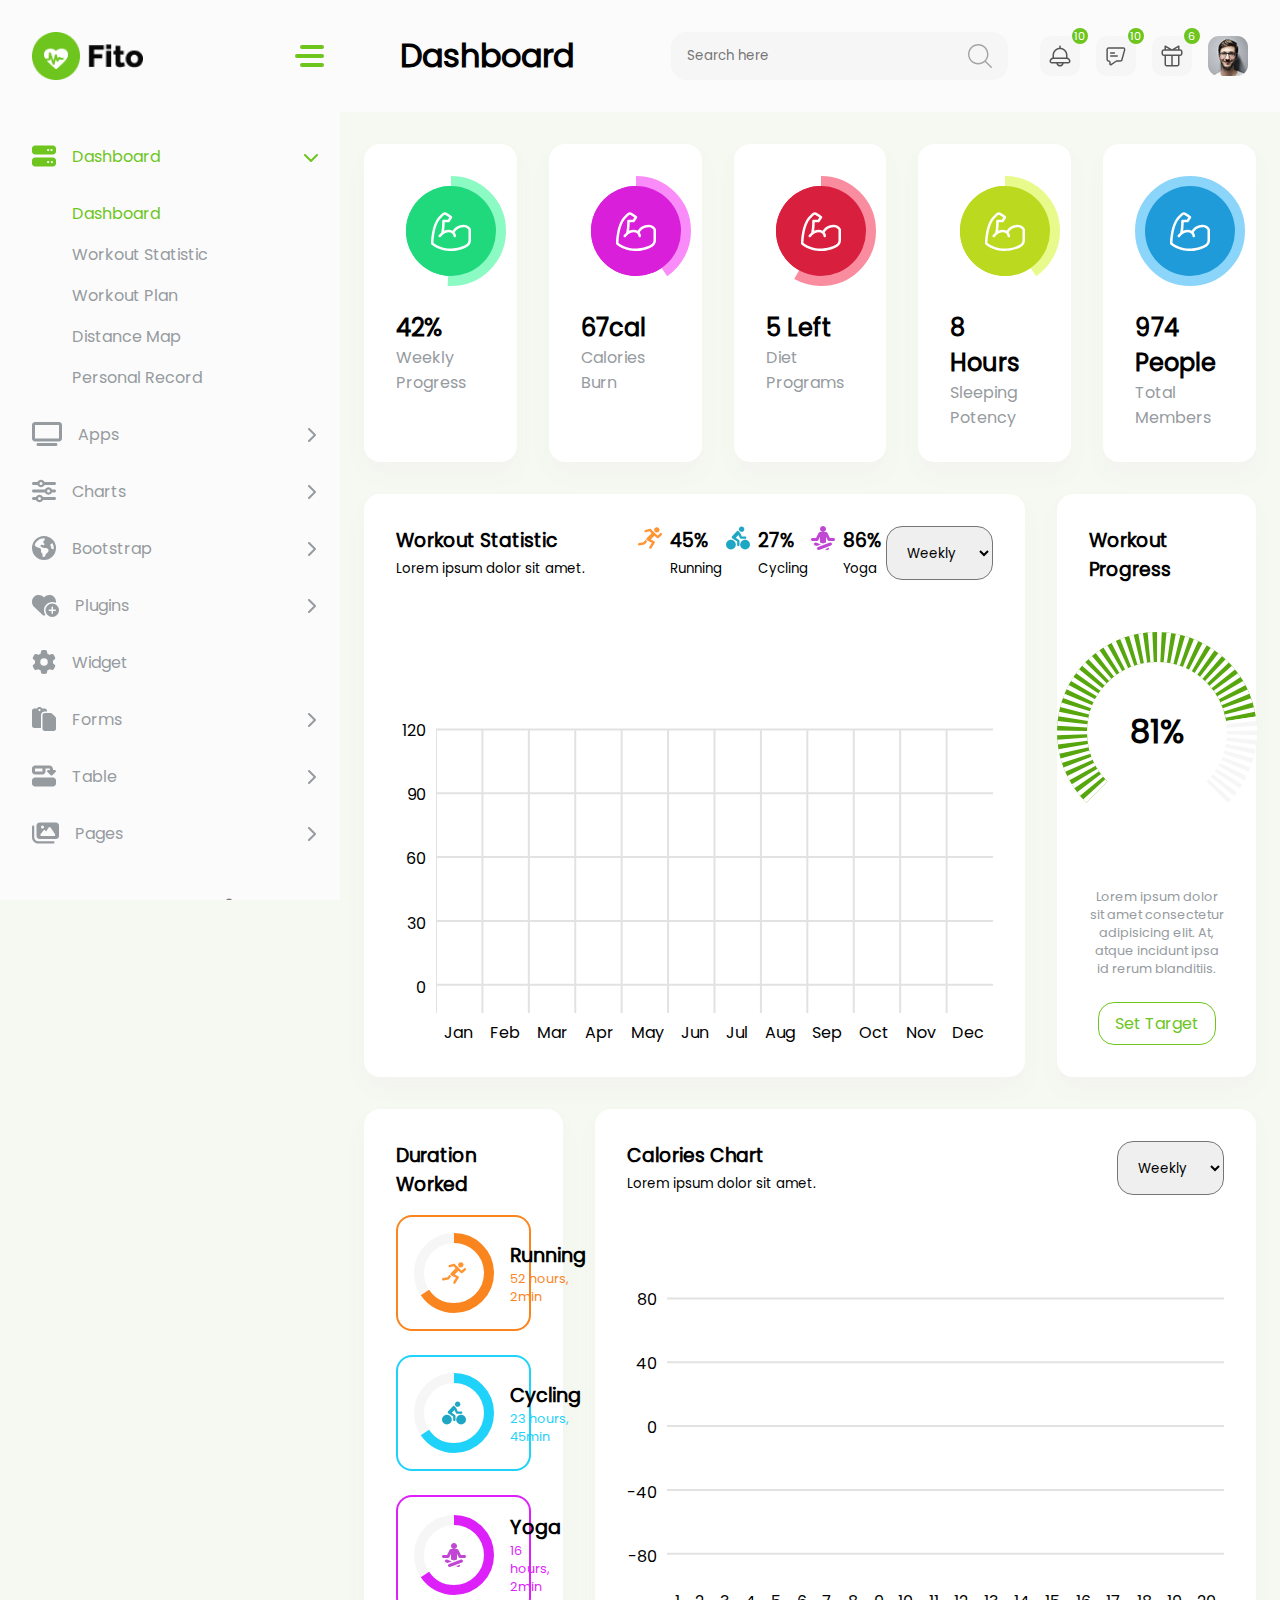
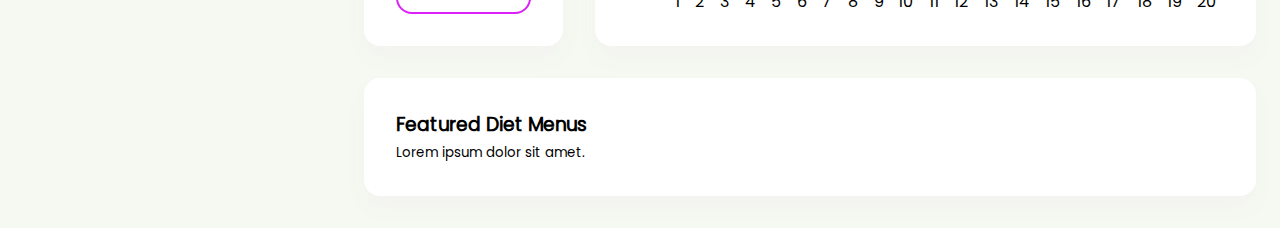
==== index.html @ cdbe14d0 "first commit" ====
<!DOCTYPE html>
<html lang="en">

<head>
    <meta charset="UTF-8">
    <meta name="viewport" content="width=device-width, initial-scale=1.0">
    <title>Dashboard</title>

    <link rel="stylesheet" href="/css/css_variables.css">
    <link rel="stylesheet" href="/css/styles.css">
    <link rel="stylesheet" href="/css/single_class_styles.css">
    <link rel="stylesheet" href="/css/side_menu.css">
    <link rel="stylesheet" href="/css/header.css">
    <link rel="stylesheet" href="/css/header_menus.css">
    <link rel="stylesheet" href="/css/chatbox.css">
    <link rel="stylesheet" href="/css/dashboard.css">
    <link rel="stylesheet" href="/css/small_card.css">
    <link rel="stylesheet" href="/css/long_card.css">
    <link rel="stylesheet" href="/css/progress_circle.css">
    <link rel="stylesheet" href="/css/grid.css">

    <link rel="stylesheet" href="https://cdnjs.cloudflare.com/ajax/libs/font-awesome/4.7.0/css/font-awesome.min.css">

    <link rel="shortcut icon" href="/images/logo.png" type="image/png">

    <script src="/js/script.js"></script>
</head>

<body>
    <div class="main">
        <div class="nav__header">
            <div class="header__logo">
                <img src="/images/logo.png" alt="">
                <img src="/images/logo-text.png" alt="">
            </div>
            <div class="nav__btn" id="nav__btn" onclick="toggleNavBtn()">
                <span class="navBtn__line"></span>
                <span class="navBtn__line"></span>
                <span class="navBtn__line"></span>
            </div>

        </div>

        <div class="side__menu scrollable__container" id="side__menu">
            <ul>
                <li class="menu__item active" id="menu__item1">
                    <button class="">
                        <div class="left">
                            <svg class="menu__itemIcon" xmlns="http://www.w3.org/2000/svg"
                                viewBox="0 0 512 512"><!--! Font Awesome Free 6.4.0 by @fontawesome - https://fontawesome.com License - https://fontawesome.com/license (Commercial License) Copyright 2023 Fonticons, Inc. -->
                                <path
                                    d="M64 32C28.7 32 0 60.7 0 96v64c0 35.3 28.7 64 64 64H448c35.3 0 64-28.7 64-64V96c0-35.3-28.7-64-64-64H64zm280 72a24 24 0 1 1 0 48 24 24 0 1 1 0-48zm48 24a24 24 0 1 1 48 0 24 24 0 1 1 -48 0zM64 288c-35.3 0-64 28.7-64 64v64c0 35.3 28.7 64 64 64H448c35.3 0 64-28.7 64-64V352c0-35.3-28.7-64-64-64H64zm280 72a24 24 0 1 1 0 48 24 24 0 1 1 0-48zm56 24a24 24 0 1 1 48 0 24 24 0 1 1 -48 0z"
                                    fill="currentColor" />
                            </svg>
                            <div class="nav__text">Dashboard</div>
                        </div>
                        <svg class="arrow__icon" xmlns="http://www.w3.org/2000/svg"
                            viewBox="0 0 320 512"><!--! Font Awesome Free 6.4.0 by @fontawesome - https://fontawesome.com License - https://fontawesome.com/license (Commercial License) Copyright 2023 Fonticons, Inc. -->
                            <path
                                d="M310.6 233.4c12.5 12.5 12.5 32.8 0 45.3l-192 192c-12.5 12.5-32.8 12.5-45.3 0s-12.5-32.8 0-45.3L242.7 256 73.4 86.6c-12.5-12.5-12.5-32.8 0-45.3s32.8-12.5 45.3 0l192 192z"
                                fill="currentColor" />
                        </svg>
                    </button>
                    <div class="sub__menu">
                        <a href="" class="active">dashboard</a>
                        <a href="" class="">Workout Statistic</a>
                        <a href="" class="">Workout plan</a>
                        <a href="" class="">distance map</a>
                        <a href="" class="">personal record</a>
                    </div>
                </li>
                <li class="menu__item">
                    <button>
                        <div class="left">
                            <svg class="menu__itemIcon" xmlns="http://www.w3.org/2000/svg" height="1em"
                                viewBox="0 0 640 512"><!--! Font Awesome Free 6.4.0 by @fontawesome - https://fontawesome.com License - https://fontawesome.com/license (Commercial License) Copyright 2023 Fonticons, Inc. -->
                                <path
                                    d="M64 64V352H576V64H64zM0 64C0 28.7 28.7 0 64 0H576c35.3 0 64 28.7 64 64V352c0 35.3-28.7 64-64 64H64c-35.3 0-64-28.7-64-64V64zM128 448H512c17.7 0 32 14.3 32 32s-14.3 32-32 32H128c-17.7 0-32-14.3-32-32s14.3-32 32-32z"
                                    fill="currentColor" />
                            </svg>
                            <div class="nav__text">Apps</div>
                        </div>
                        <svg class="arrow__icon" xmlns="http://www.w3.org/2000/svg"
                            viewBox="0 0 320 512"><!--! Font Awesome Free 6.4.0 by @fontawesome - https://fontawesome.com License - https://fontawesome.com/license (Commercial License) Copyright 2023 Fonticons, Inc. -->
                            <path
                                d="M310.6 233.4c12.5 12.5 12.5 32.8 0 45.3l-192 192c-12.5 12.5-32.8 12.5-45.3 0s-12.5-32.8 0-45.3L242.7 256 73.4 86.6c-12.5-12.5-12.5-32.8 0-45.3s32.8-12.5 45.3 0l192 192z"
                                fill="currentColor" />
                        </svg>
                    </button>
                    <div class="sub__menu">
                        <a href="" class="">dashboard</a>
                        <a href="" class="">Workout Statistic</a>
                        <a href="" class="">Workout plan</a>
                        <a href="" class="">distance map</a>
                        <a href="" class="">personal record</a>
                    </div>
                </li>
                <li class="menu__item">
                    <button>
                        <div class="left">
                            <svg class="menu__itemIcon" xmlns="http://www.w3.org/2000/svg" height="1em"
                                viewBox="0 0 512 512"><!--! Font Awesome Free 6.4.0 by @fontawesome - https://fontawesome.com License - https://fontawesome.com/license (Commercial License) Copyright 2023 Fonticons, Inc. -->
                                <path
                                    d="M0 416c0 17.7 14.3 32 32 32l54.7 0c12.3 28.3 40.5 48 73.3 48s61-19.7 73.3-48L480 448c17.7 0 32-14.3 32-32s-14.3-32-32-32l-246.7 0c-12.3-28.3-40.5-48-73.3-48s-61 19.7-73.3 48L32 384c-17.7 0-32 14.3-32 32zm128 0a32 32 0 1 1 64 0 32 32 0 1 1 -64 0zM320 256a32 32 0 1 1 64 0 32 32 0 1 1 -64 0zm32-80c-32.8 0-61 19.7-73.3 48L32 224c-17.7 0-32 14.3-32 32s14.3 32 32 32l246.7 0c12.3 28.3 40.5 48 73.3 48s61-19.7 73.3-48l54.7 0c17.7 0 32-14.3 32-32s-14.3-32-32-32l-54.7 0c-12.3-28.3-40.5-48-73.3-48zM192 128a32 32 0 1 1 0-64 32 32 0 1 1 0 64zm73.3-64C253 35.7 224.8 16 192 16s-61 19.7-73.3 48L32 64C14.3 64 0 78.3 0 96s14.3 32 32 32l86.7 0c12.3 28.3 40.5 48 73.3 48s61-19.7 73.3-48L480 128c17.7 0 32-14.3 32-32s-14.3-32-32-32L265.3 64z"
                                    fill="currentColor" />
                            </svg>
                            <div class="nav__text">Charts</div>
                        </div>
                        <svg class="arrow__icon" xmlns="http://www.w3.org/2000/svg"
                            viewBox="0 0 320 512"><!--! Font Awesome Free 6.4.0 by @fontawesome - https://fontawesome.com License - https://fontawesome.com/license (Commercial License) Copyright 2023 Fonticons, Inc. -->
                            <path
                                d="M310.6 233.4c12.5 12.5 12.5 32.8 0 45.3l-192 192c-12.5 12.5-32.8 12.5-45.3 0s-12.5-32.8 0-45.3L242.7 256 73.4 86.6c-12.5-12.5-12.5-32.8 0-45.3s32.8-12.5 45.3 0l192 192z"
                                fill="currentColor" />
                        </svg>
                    </button>
                    <div class="sub__menu">
                        <a href="" class="">dashboard</a>
                        <a href="" class="">Workout Statistic</a>
                        <a href="" class="">Workout plan</a>
                        <a href="" class="">distance map</a>
                        <a href="" class="">personal record</a>
                    </div>
                </li>
                <li class="menu__item">
                    <button>
                        <div class="left">
                            <svg class="menu__itemIcon" xmlns="http://www.w3.org/2000/svg" height="1em"
                                viewBox="0 0 512 512"><!--! Font Awesome Free 6.4.0 by @fontawesome - https://fontawesome.com License - https://fontawesome.com/license (Commercial License) Copyright 2023 Fonticons, Inc. -->
                                <path
                                    d="M57.7 193l9.4 16.4c8.3 14.5 21.9 25.2 38 29.8L163 255.7c17.2 4.9 29 20.6 29 38.5v39.9c0 11 6.2 21 16 25.9s16 14.9 16 25.9v39c0 15.6 14.9 26.9 29.9 22.6c16.1-4.6 28.6-17.5 32.7-33.8l2.8-11.2c4.2-16.9 15.2-31.4 30.3-40l8.1-4.6c15-8.5 24.2-24.5 24.2-41.7v-8.3c0-12.7-5.1-24.9-14.1-33.9l-3.9-3.9c-9-9-21.2-14.1-33.9-14.1H257c-11.1 0-22.1-2.9-31.8-8.4l-34.5-19.7c-4.3-2.5-7.6-6.5-9.2-11.2c-3.2-9.6 1.1-20 10.2-24.5l5.9-3c6.6-3.3 14.3-3.9 21.3-1.5l23.2 7.7c8.2 2.7 17.2-.4 21.9-7.5c4.7-7 4.2-16.3-1.2-22.8l-13.6-16.3c-10-12-9.9-29.5 .3-41.3l15.7-18.3c8.8-10.3 10.2-25 3.5-36.7l-2.4-4.2c-3.5-.2-6.9-.3-10.4-.3C163.1 48 84.4 108.9 57.7 193zM464 256c0-36.8-9.6-71.4-26.4-101.5L412 164.8c-15.7 6.3-23.8 23.8-18.5 39.8l16.9 50.7c3.5 10.4 12 18.3 22.6 20.9l29.1 7.3c1.2-9 1.8-18.2 1.8-27.5zM0 256a256 256 0 1 1 512 0A256 256 0 1 1 0 256z"
                                    fill="currentColor" />
                            </svg>
                            <div class="nav__text">Bootstrap</div>
                        </div>
                        <svg class="arrow__icon" xmlns="http://www.w3.org/2000/svg"
                            viewBox="0 0 320 512"><!--! Font Awesome Free 6.4.0 by @fontawesome - https://fontawesome.com License - https://fontawesome.com/license (Commercial License) Copyright 2023 Fonticons, Inc. -->
                            <path
                                d="M310.6 233.4c12.5 12.5 12.5 32.8 0 45.3l-192 192c-12.5 12.5-32.8 12.5-45.3 0s-12.5-32.8 0-45.3L242.7 256 73.4 86.6c-12.5-12.5-12.5-32.8 0-45.3s32.8-12.5 45.3 0l192 192z"
                                fill="currentColor" />
                        </svg>
                    </button>
                    <div class="sub__menu">
                        <a href="" class="">dashboard</a>
                        <a href="" class="">Workout Statistic</a>
                        <a href="" class="">Workout plan</a>
                        <a href="" class="">distance map</a>
                        <a href="" class="">personal record</a>
                    </div>
                </li>
                <li class="menu__item">
                    <button>
                        <div class="left">
                            <svg class="menu__itemIcon" xmlns="http://www.w3.org/2000/svg" height="1em"
                                viewBox="0 0 576 512"><!--! Font Awesome Free 6.4.0 by @fontawesome - https://fontawesome.com License - https://fontawesome.com/license (Commercial License) Copyright 2023 Fonticons, Inc. -->
                                <path
                                    d="M47.6 300.4L228.3 469.1c7.5 7 17.4 10.9 27.7 10.9s20.2-3.9 27.7-10.9l2.6-2.4C267.2 438.6 256 404.6 256 368c0-97.2 78.8-176 176-176c28.3 0 55 6.7 78.7 18.5c.9-6.5 1.3-13 1.3-19.6v-5.8c0-69.9-50.5-129.5-119.4-141C347 36.5 300.6 51.4 268 84L256 96 244 84c-32.6-32.6-79-47.5-124.6-39.9C50.5 55.6 0 115.2 0 185.1v5.8c0 41.5 17.2 81.2 47.6 109.5zM432 512a144 144 0 1 0 0-288 144 144 0 1 0 0 288zm16-208v48h48c8.8 0 16 7.2 16 16s-7.2 16-16 16H448v48c0 8.8-7.2 16-16 16s-16-7.2-16-16V384H368c-8.8 0-16-7.2-16-16s7.2-16 16-16h48V304c0-8.8 7.2-16 16-16s16 7.2 16 16z"
                                    fill="currentColor" />
                            </svg>
                            <div class="nav__text">Plugins</div>
                        </div>
                        <svg class="arrow__icon" xmlns="http://www.w3.org/2000/svg"
                            viewBox="0 0 320 512"><!--! Font Awesome Free 6.4.0 by @fontawesome - https://fontawesome.com License - https://fontawesome.com/license (Commercial License) Copyright 2023 Fonticons, Inc. -->
                            <path
                                d="M310.6 233.4c12.5 12.5 12.5 32.8 0 45.3l-192 192c-12.5 12.5-32.8 12.5-45.3 0s-12.5-32.8 0-45.3L242.7 256 73.4 86.6c-12.5-12.5-12.5-32.8 0-45.3s32.8-12.5 45.3 0l192 192z"
                                fill="currentColor" />
                        </svg>
                    </button>
                    <div class="sub__menu">
                        <a href="" class="">dashboard</a>
                        <a href="" class="">Workout Statistic</a>
                        <a href="" class="">Workout plan</a>
                        <a href="" class="">distance map</a>
                        <a href="" class="">personal record</a>
                    </div>
                </li>
                <li class="menu__item">
                    <button>
                        <div class="left">
                            <svg class="menu__itemIcon" xmlns="http://www.w3.org/2000/svg" height="1em"
                                viewBox="0 0 512 512"><!--! Font Awesome Free 6.4.0 by @fontawesome - https://fontawesome.com License - https://fontawesome.com/license (Commercial License) Copyright 2023 Fonticons, Inc. -->
                                <path
                                    d="M495.9 166.6c3.2 8.7 .5 18.4-6.4 24.6l-43.3 39.4c1.1 8.3 1.7 16.8 1.7 25.4s-.6 17.1-1.7 25.4l43.3 39.4c6.9 6.2 9.6 15.9 6.4 24.6c-4.4 11.9-9.7 23.3-15.8 34.3l-4.7 8.1c-6.6 11-14 21.4-22.1 31.2c-5.9 7.2-15.7 9.6-24.5 6.8l-55.7-17.7c-13.4 10.3-28.2 18.9-44 25.4l-12.5 57.1c-2 9.1-9 16.3-18.2 17.8c-13.8 2.3-28 3.5-42.5 3.5s-28.7-1.2-42.5-3.5c-9.2-1.5-16.2-8.7-18.2-17.8l-12.5-57.1c-15.8-6.5-30.6-15.1-44-25.4L83.1 425.9c-8.8 2.8-18.6 .3-24.5-6.8c-8.1-9.8-15.5-20.2-22.1-31.2l-4.7-8.1c-6.1-11-11.4-22.4-15.8-34.3c-3.2-8.7-.5-18.4 6.4-24.6l43.3-39.4C64.6 273.1 64 264.6 64 256s.6-17.1 1.7-25.4L22.4 191.2c-6.9-6.2-9.6-15.9-6.4-24.6c4.4-11.9 9.7-23.3 15.8-34.3l4.7-8.1c6.6-11 14-21.4 22.1-31.2c5.9-7.2 15.7-9.6 24.5-6.8l55.7 17.7c13.4-10.3 28.2-18.9 44-25.4l12.5-57.1c2-9.1 9-16.3 18.2-17.8C227.3 1.2 241.5 0 256 0s28.7 1.2 42.5 3.5c9.2 1.5 16.2 8.7 18.2 17.8l12.5 57.1c15.8 6.5 30.6 15.1 44 25.4l55.7-17.7c8.8-2.8 18.6-.3 24.5 6.8c8.1 9.8 15.5 20.2 22.1 31.2l4.7 8.1c6.1 11 11.4 22.4 15.8 34.3zM256 336a80 80 0 1 0 0-160 80 80 0 1 0 0 160z"
                                    fill="currentColor" />
                            </svg>
                            <div class="nav__text">Widget</div>
                        </div>
                    </button>
                </li>
                <li class="menu__item">
                    <button>
                        <div class="left">
                            <svg class="menu__itemIcon" xmlns="http://www.w3.org/2000/svg" height="1em"
                                viewBox="0 0 512 512"><!--! Font Awesome Free 6.4.0 by @fontawesome - https://fontawesome.com License - https://fontawesome.com/license (Commercial License) Copyright 2023 Fonticons, Inc. -->
                                <path
                                    d="M160 0c-23.7 0-44.4 12.9-55.4 32H48C21.5 32 0 53.5 0 80V400c0 26.5 21.5 48 48 48H192V176c0-44.2 35.8-80 80-80h48V80c0-26.5-21.5-48-48-48H215.4C204.4 12.9 183.7 0 160 0zM272 128c-26.5 0-48 21.5-48 48V448v16c0 26.5 21.5 48 48 48H464c26.5 0 48-21.5 48-48V243.9c0-12.7-5.1-24.9-14.1-33.9l-67.9-67.9c-9-9-21.2-14.1-33.9-14.1H320 272zM160 40a24 24 0 1 1 0 48 24 24 0 1 1 0-48z"
                                    fill="currentColor" />
                            </svg>
                            <div class="nav__text">Forms</div>
                        </div>
                        <svg class="arrow__icon" xmlns="http://www.w3.org/2000/svg"
                            viewBox="0 0 320 512"><!--! Font Awesome Free 6.4.0 by @fontawesome - https://fontawesome.com License - https://fontawesome.com/license (Commercial License) Copyright 2023 Fonticons, Inc. -->
                            <path
                                d="M310.6 233.4c12.5 12.5 12.5 32.8 0 45.3l-192 192c-12.5 12.5-32.8 12.5-45.3 0s-12.5-32.8 0-45.3L242.7 256 73.4 86.6c-12.5-12.5-12.5-32.8 0-45.3s32.8-12.5 45.3 0l192 192z"
                                fill="currentColor" />
                        </svg>
                    </button>
                    <div class="sub__menu">
                        <a href="" class="">dashboard</a>
                        <a href="" class="">Workout Statistic</a>
                        <a href="" class="">Workout plan</a>
                        <a href="" class="">distance map</a>
                        <a href="" class="">personal record</a>
                    </div>
                </li>
                <li class="menu__item">
                    <button>
                        <div class="left">
                            <svg class="menu__itemIcon" xmlns="http://www.w3.org/2000/svg" height="1em"
                                viewBox="0 0 512 512"><!--! Font Awesome Free 6.4.0 by @fontawesome - https://fontawesome.com License - https://fontawesome.com/license (Commercial License) Copyright 2023 Fonticons, Inc. -->
                                <path
                                    d="M512 416l0-64c0-35.3-28.7-64-64-64L64 288c-35.3 0-64 28.7-64 64l0 64c0 35.3 28.7 64 64 64l384 0c35.3 0 64-28.7 64-64zM64 160l0-64 144 0 16 0 0 64L64 160zm224 0l0-64 80 0c8.8 0 16 7.2 16 16l0 16-38.1 0c-21.4 0-32.1 25.9-17 41L399 239c9.4 9.4 24.6 9.4 33.9 0L503 169c15.1-15.1 4.4-41-17-41L448 128l0-16c0-44.2-35.8-80-80-80L224 32l-16 0L64 32C28.7 32 0 60.7 0 96l0 64c0 35.3 28.7 64 64 64l160 0c35.3 0 64-28.7 64-64z"
                                    fill="currentColor" />
                            </svg>
                            <div class="nav__text">Table</div>
                        </div>
                        <svg class="arrow__icon" xmlns="http://www.w3.org/2000/svg"
                            viewBox="0 0 320 512"><!--! Font Awesome Free 6.4.0 by @fontawesome - https://fontawesome.com License - https://fontawesome.com/license (Commercial License) Copyright 2023 Fonticons, Inc. -->
                            <path
                                d="M310.6 233.4c12.5 12.5 12.5 32.8 0 45.3l-192 192c-12.5 12.5-32.8 12.5-45.3 0s-12.5-32.8 0-45.3L242.7 256 73.4 86.6c-12.5-12.5-12.5-32.8 0-45.3s32.8-12.5 45.3 0l192 192z"
                                fill="currentColor" />
                        </svg>
                    </button>
                    <div class="sub__menu">
                        <a href="" class="">dashboard</a>
                        <a href="" class="">Workout Statistic</a>
                        <a href="" class="">Workout plan</a>
                        <a href="" class="">distance map</a>
                        <a href="" class="">personal record</a>
                    </div>
                </li>
                <li class="menu__item">
                    <button>
                        <div class="left">
                            <svg class="menu__itemIcon" xmlns="http://www.w3.org/2000/svg" height="1em"
                                viewBox="0 0 576 512"><!--! Font Awesome Free 6.4.0 by @fontawesome - https://fontawesome.com License - https://fontawesome.com/license (Commercial License) Copyright 2023 Fonticons, Inc. -->
                                <path
                                    d="M160 32c-35.3 0-64 28.7-64 64V320c0 35.3 28.7 64 64 64H512c35.3 0 64-28.7 64-64V96c0-35.3-28.7-64-64-64H160zM396 138.7l96 144c4.9 7.4 5.4 16.8 1.2 24.6S480.9 320 472 320H328 280 200c-9.2 0-17.6-5.3-21.6-13.6s-2.9-18.2 2.9-25.4l64-80c4.6-5.7 11.4-9 18.7-9s14.2 3.3 18.7 9l17.3 21.6 56-84C360.5 132 368 128 376 128s15.5 4 20 10.7zM192 128a32 32 0 1 1 64 0 32 32 0 1 1 -64 0zM48 120c0-13.3-10.7-24-24-24S0 106.7 0 120V344c0 75.1 60.9 136 136 136H456c13.3 0 24-10.7 24-24s-10.7-24-24-24H136c-48.6 0-88-39.4-88-88V120z"
                                    fill="currentColor" />
                            </svg>
                            <div class="nav__text">Pages</div>
                        </div>
                        <svg class="arrow__icon" xmlns="http://www.w3.org/2000/svg"
                            viewBox="0 0 320 512"><!--! Font Awesome Free 6.4.0 by @fontawesome - https://fontawesome.com License - https://fontawesome.com/license (Commercial License) Copyright 2023 Fonticons, Inc. -->
                            <path
                                d="M310.6 233.4c12.5 12.5 12.5 32.8 0 45.3l-192 192c-12.5 12.5-32.8 12.5-45.3 0s-12.5-32.8 0-45.3L242.7 256 73.4 86.6c-12.5-12.5-12.5-32.8 0-45.3s32.8-12.5 45.3 0l192 192z"
                                fill="currentColor" />
                        </svg>
                    </button>
                    <div class="sub__menu">
                        <a href="" class="">dashboard</a>
                        <a href="" class="">Workout Statistic</a>
                        <a href="" class="">Workout plan</a>
                        <a href="" class="">distance map</a>
                        <a href="" class="">personal record</a>
                    </div>
                </li>
            </ul>
            <script>
                document.querySelectorAll('.menu__item button').forEach((x, i) => {
                    x.addEventListener('click', () => {
                        document.querySelectorAll('.menu__item').forEach((y, j) => {
                            if (j != i) {
                                y.classList.remove('active')
                            }
                        })
                        x.parentElement.classList.toggle('active')
                    })
                })
            </script>
            <div class="side__menuOther">
                <div class="decorated__card">
                    <div class="card__title">
                        Start Plan Your Workout
                    </div>
                    <div class="card__cta">
                        <div class="cta__text">Check schedule</div>
                        <svg xmlns="http://www.w3.org/2000/svg" height="1em"
                            viewBox="0 0 256 512"><!--! Font Awesome Free 6.4.0 by @fontawesome - https://fontawesome.com License - https://fontawesome.com/license (Commercial License) Copyright 2023 Fonticons, Inc. -->
                            <path
                                d="M246.6 278.6c12.5-12.5 12.5-32.8 0-45.3l-128-128c-9.2-9.2-22.9-11.9-34.9-6.9s-19.8 16.6-19.8 29.6l0 256c0 12.9 7.8 24.6 19.8 29.6s25.7 2.2 34.9-6.9l128-128z"
                                fill="currentColor" />
                        </svg>
                    </div>
                    <img class="shape1" src="/images/shape1.png" alt="">
                    <img class="shape2" src="/images/shape2.svg" alt="">
                    <img class="gym-vector" src="/images/gym-vector.png" alt="">
                </div>
            </div>
            <div class="side__menuFooter">
                <div class="footer__text">
                    <strong>Fito Dashboard</strong><br>
                    ©All Rights Reserved<br><br>
                    by <a href="https://me.aftersite.lk">Aftersite</a>
                </div>
            </div>
        </div>  
        <script>
            function toggleNavBtn() {
                document.getElementById("nav__btn").classList.toggle("active");
                document.getElementById("side__menu").classList.toggle("active");
            }
        </script>

        <div class="chatbox" id="chatbox">
            <div class="chatbox__back" onclick="toggleChatBox()"></div>
            <div class="chatbox__front">
                <div class="chatbox__header">
                    <div class="item" onclick="selectChatBoxMenu('notes__btnBody', 3)" id="chatbox__headerBtn3">notes
                    </div>
                    <div class="item" onclick="selectChatBoxMenu('alerts__btnBody', 2)" id="chatbox__headerBtn2">alters
                    </div>
                    <div class="item active" onclick="selectChatBoxMenu('chat__btnBody', 1)" id="chatbox__headerBtn1">
                        chat</div>
                </div>
                <div class="chatbox__body active" id="chat__btnBody">
                    <div class="top">
                        <div class="chatbox__title">Chat List</div>
                        <div class="chatbox__sub">Show All</div>
                        <div class="plus__icon">
                            <div class="">
                                <svg class="" xmlns="http://www.w3.org/2000/svg" height="1em"
                                    viewBox="0 0 448 512"><!--! Font Awesome Free 6.4.0 by @fontawesome - https://fontawesome.com License - https://fontawesome.com/license (Commercial License) Copyright 2023 Fonticons, Inc. -->
                                    <path
                                        d="M256 80c0-17.7-14.3-32-32-32s-32 14.3-32 32V224H48c-17.7 0-32 14.3-32 32s14.3 32 32 32H192V432c0 17.7 14.3 32 32 32s32-14.3 32-32V288H400c17.7 0 32-14.3 32-32s-14.3-32-32-32H256V80z"
                                        fill="currentColor" />
                                </svg>
                            </div>
                        </div>
                        <div class="more__icon">
                            <div class="">
                                <svg class="" xmlns="http://www.w3.org/2000/svg" height="1em"
                                    viewBox="0 0 448 512"><!--! Font Awesome Free 6.4.0 by @fontawesome - https://fontawesome.com License - https://fontawesome.com/license (Commercial License) Copyright 2023 Fonticons, Inc. -->
                                    <path
                                        d="M8 256a56 56 0 1 1 112 0A56 56 0 1 1 8 256zm160 0a56 56 0 1 1 112 0 56 56 0 1 1 -112 0zm216-56a56 56 0 1 1 0 112 56 56 0 1 1 0-112z"
                                        fill="currentColor" />
                                </svg>
                            </div>
                        </div>
                    </div>
                    <div class="content scrollable__container">
                        <div class="group">A</div>
                        <div class="list">
                            <div class="item" style="--dot-color: green;">
                                <div class="left">
                                    <div class="item__icon">
                                        <img src="/images/1.7c3d5aa9189e7755c470.jpg" alt="">
                                    </div>
                                </div>
                                <div class="right">
                                    <div class="item__title">Archie Parke</div>
                                    <div class="item__time">Archie Parke is online</div>
                                </div>
                            </div>
                            <div class="item" style="--dot-color: green;">
                                <div class="left">
                                    <div class="item__icon">
                                        <img src="/images/1.7c3d5aa9189e7755c470.jpg" alt="">
                                    </div>
                                </div>
                                <div class="right">
                                    <div class="item__title">Archie Parke</div>
                                    <div class="item__time">Archie Parke is online</div>
                                </div>
                            </div>
                            <div class="item" style="--dot-color: red;">
                                <div class="left">
                                    <div class="item__icon">
                                        <img src="/images/1.7c3d5aa9189e7755c470.jpg" alt="">
                                    </div>
                                </div>
                                <div class="right">
                                    <div class="item__title">Archie Parke</div>
                                    <div class="item__time">Archie Parke is online</div>
                                </div>
                            </div>
                            <div class="item" style="--dot-color: red;">
                                <div class="left">
                                    <div class="item__icon">
                                        <img src="/images/1.7c3d5aa9189e7755c470.jpg" alt="">
                                    </div>
                                </div>
                                <div class="right">
                                    <div class="item__title">Archie Parke</div>
                                    <div class="item__time">Archie Parke is online</div>
                                </div>
                            </div>
                            <div class="item" style="--dot-color: green;">
                                <div class="left">
                                    <div class="item__icon">
                                        <img src="/images/1.7c3d5aa9189e7755c470.jpg" alt="">
                                    </div>
                                </div>
                                <div class="right">
                                    <div class="item__title">Archie Parke</div>
                                    <div class="item__time">Archie Parke is online</div>
                                </div>
                            </div>
                            <div class="item" style="--dot-color: red;">
                                <div class="left">
                                    <div class="item__icon">
                                        <img src="/images/1.7c3d5aa9189e7755c470.jpg" alt="">
                                    </div>
                                </div>
                                <div class="right">
                                    <div class="item__title">Archie Parke</div>
                                    <div class="item__time">Archie Parke is online</div>
                                </div>
                            </div>
                        </div>
                        <div class="group">B</div>
                        <div class="list">
                            <div class="item" style="--dot-color: green;">
                                <div class="left">
                                    <div class="item__icon">
                                        <img src="/images/1.7c3d5aa9189e7755c470.jpg" alt="">
                                    </div>
                                </div>
                                <div class="right">
                                    <div class="item__title">Bashid Parke</div>
                                    <div class="item__time">Bashid Parke is offline</div>
                                </div>
                            </div>
                            <div class="item" style="--dot-color: green;">
                                <div class="left">
                                    <div class="item__icon">
                                        <img src="/images/1.7c3d5aa9189e7755c470.jpg" alt="">
                                    </div>
                                </div>
                                <div class="right">
                                    <div class="item__title">Bashid Parke</div>
                                    <div class="item__time">Bashid Parke is offline</div>
                                </div>
                            </div>
                            <div class="item" style="--dot-color: red;">
                                <div class="left">
                                    <div class="item__icon">
                                        <img src="/images/1.7c3d5aa9189e7755c470.jpg" alt="">
                                    </div>
                                </div>
                                <div class="right">
                                    <div class="item__title">Bashid Parke</div>
                                    <div class="item__time">Bashid Parke is offline</div>
                                </div>
                            </div>
                        </div>
                        <div class="group">D</div>
                        <div class="list">
                            <div class="item" style="--dot-color: green;">
                                <div class="left">
                                    <div class="item__icon">
                                        <img src="/images/1.7c3d5aa9189e7755c470.jpg" alt="">
                                    </div>
                                </div>
                                <div class="right">
                                    <div class="item__title">Dashid Parke</div>
                                    <div class="item__time">Dashid Parke is offline</div>
                                </div>
                            </div>
                            <div class="item" style="--dot-color: green;">
                                <div class="left">
                                    <div class="item__icon">
                                        <img src="/images/1.7c3d5aa9189e7755c470.jpg" alt="">
                                    </div>
                                </div>
                                <div class="right">
                                    <div class="item__title">Dashid Parke</div>
                                    <div class="item__time">Dashid Parke is offline</div>
                                </div>
                            </div>
                            <div class="item" style="--dot-color: red;">
                                <div class="left">
                                    <div class="item__icon">
                                        <img src="/images/1.7c3d5aa9189e7755c470.jpg" alt="">
                                    </div>
                                </div>
                                <div class="right">
                                    <div class="item__title">Dashid Parke</div>
                                    <div class="item__time">Dashid Parke is offline</div>
                                </div>
                            </div>
                        </div>
                        <div class="group">E</div>
                        <div class="list">
                            <div class="item" style="--dot-color: green;">
                                <div class="left">
                                    <div class="item__icon">
                                        <img src="/images/1.7c3d5aa9189e7755c470.jpg" alt="">
                                    </div>
                                </div>
                                <div class="right">
                                    <div class="item__title">Dashid Parke</div>
                                    <div class="item__time">Dashid Parke is offline</div>
                                </div>
                            </div>
                            <div class="item" style="--dot-color: green;">
                                <div class="left">
                                    <div class="item__icon">
                                        <img src="/images/1.7c3d5aa9189e7755c470.jpg" alt="">
                                    </div>
                                </div>
                                <div class="right">
                                    <div class="item__title">Dashid Parke</div>
                                    <div class="item__time">Dashid Parke is offline</div>
                                </div>
                            </div>
                            <div class="item" style="--dot-color: red;">
                                <div class="left">
                                    <div class="item__icon">
                                        <img src="/images/1.7c3d5aa9189e7755c470.jpg" alt="">
                                    </div>
                                </div>
                                <div class="right">
                                    <div class="item__title">Dashid Parke</div>
                                    <div class="item__time">Dashid Parke is offline</div>
                                </div>
                            </div>
                        </div>
                    </div>
                </div>
                <div class="chatbox__body" id="alerts__btnBody">
                    <div class="top">
                        <div class="chatbox__title">Notifications</div>
                        <div class="chatbox__sub">Show All</div>
                        <div class="plus__icon">
                            <div class="">
                                <svg class="" xmlns="http://www.w3.org/2000/svg" height="1em"
                                    viewBox="0 0 448 512"><!--! Font Awesome Free 6.4.0 by @fontawesome - https://fontawesome.com License - https://fontawesome.com/license (Commercial License) Copyright 2023 Fonticons, Inc. -->
                                    <path
                                        d="M256 80c0-17.7-14.3-32-32-32s-32 14.3-32 32V224H48c-17.7 0-32 14.3-32 32s14.3 32 32 32H192V432c0 17.7 14.3 32 32 32s32-14.3 32-32V288H400c17.7 0 32-14.3 32-32s-14.3-32-32-32H256V80z"
                                        fill="currentColor" />
                                </svg>
                            </div>
                        </div>
                        <div class="more__icon">
                            <div class="">
                                <svg class="" xmlns="http://www.w3.org/2000/svg" height="1em"
                                    viewBox="0 0 448 512"><!--! Font Awesome Free 6.4.0 by @fontawesome - https://fontawesome.com License - https://fontawesome.com/license (Commercial License) Copyright 2023 Fonticons, Inc. -->
                                    <path
                                        d="M8 256a56 56 0 1 1 112 0A56 56 0 1 1 8 256zm160 0a56 56 0 1 1 112 0 56 56 0 1 1 -112 0zm216-56a56 56 0 1 1 0 112 56 56 0 1 1 0-112z"
                                        fill="currentColor" />
                                </svg>
                            </div>
                        </div>
                    </div>
                    <div class="content scrollable__container">
                        <div class="group">sever status</div>
                        <div class="list">
                            <div class="item" style="--dot-color: green;">
                                <div class="left">
                                    <div class="item__icon">
                                        <span>kk</span>
                                    </div>
                                </div>
                                <div class="right">
                                    <div class="item__title">Archie Parke</div>
                                    <div class="item__time">Archie Parke is online</div>
                                </div>
                            </div>
                        </div>
                        <div class="group">social</div>
                        <div class="list">
                            <div class="item" style="--dot-color: green;">
                                <div class="left">
                                    <div class="item__icon">
                                        <span>ru</span>
                                    </div>
                                </div>
                                <div class="right">
                                    <div class="item__title">Bashid Parke</div>
                                    <div class="item__time">Bashid Parke is offline</div>
                                </div>
                            </div>
                            <div class="item" style="--dot-color: green;">
                                <div class="left">
                                    <div class="item__icon">
                                        <img src="/images/1.7c3d5aa9189e7755c470.jpg" alt="">
                                    </div>
                                </div>
                                <div class="right">
                                    <div class="item__title">Bashid Parke</div>
                                    <div class="item__time">Bashid Parke is offline</div>
                                </div>
                            </div>
                            <div class="item" style="--dot-color: red;">
                                <div class="left">
                                    <div class="item__icon">
                                        <img src="/images/1.7c3d5aa9189e7755c470.jpg" alt="">
                                    </div>
                                </div>
                                <div class="right">
                                    <div class="item__title">Bashid Parke</div>
                                    <div class="item__time">Bashid Parke is offline</div>
                                </div>
                            </div>
                        </div>
                        <div class="group">sever status</div>
                        <div class="list">
                            <div class="item" style="--dot-color: green;">
                                <div class="left">
                                    <div class="item__icon">
                                        <span>mu</span>
                                    </div>
                                </div>
                                <div class="right">
                                    <div class="item__title">Dashid Parke</div>
                                    <div class="item__time">Dashid Parke is offline</div>
                                </div>
                            </div>
                            <div class="item" style="--dot-color: green;">
                                <div class="left">
                                    <div class="item__icon">
                                        <span>au</span>
                                    </div>
                                </div>
                                <div class="right">
                                    <div class="item__title">Dashid Parke</div>
                                    <div class="item__time">Dashid Parke is offline</div>
                                </div>
                            </div>
                        </div>
                    </div>
                </div>
                <div class="chatbox__body" id="notes__btnBody">
                    <div class="top">
                        <div class="chatbox__title">Nots</div>
                        <div class="chatbox__sub">Show All</div>
                        <div class="plus__icon">
                            <div class="">
                                <svg class="" xmlns="http://www.w3.org/2000/svg" height="1em"
                                    viewBox="0 0 448 512"><!--! Font Awesome Free 6.4.0 by @fontawesome - https://fontawesome.com License - https://fontawesome.com/license (Commercial License) Copyright 2023 Fonticons, Inc. -->
                                    <path
                                        d="M256 80c0-17.7-14.3-32-32-32s-32 14.3-32 32V224H48c-17.7 0-32 14.3-32 32s14.3 32 32 32H192V432c0 17.7 14.3 32 32 32s32-14.3 32-32V288H400c17.7 0 32-14.3 32-32s-14.3-32-32-32H256V80z"
                                        fill="currentColor" />
                                </svg>
                            </div>
                        </div>
                        <div class="more__icon">
                            <div class="">
                                <svg class="" xmlns="http://www.w3.org/2000/svg" height="1em"
                                    viewBox="0 0 448 512"><!--! Font Awesome Free 6.4.0 by @fontawesome - https://fontawesome.com License - https://fontawesome.com/license (Commercial License) Copyright 2023 Fonticons, Inc. -->
                                    <path
                                        d="M8 256a56 56 0 1 1 112 0A56 56 0 1 1 8 256zm160 0a56 56 0 1 1 112 0 56 56 0 1 1 -112 0zm216-56a56 56 0 1 1 0 112 56 56 0 1 1 0-112z"
                                        fill="currentColor" />
                                </svg>
                            </div>
                        </div>
                    </div>
                    <div class="content scrollable__container">
                        <div class="list">
                            <div class="item" style="--dot-color: green;">
                                <div class="left">
                                    <div class="item__icon">
                                        <img src="/images/1.7c3d5aa9189e7755c470.jpg" alt="">
                                    </div>
                                </div>
                                <div class="right">
                                    <div class="item__title">Archie Parke</div>
                                    <div class="item__time">Archie Parke is online</div>
                                </div>
                            </div>
                            <div class="item" style="--dot-color: green;">
                                <div class="left">
                                    <div class="item__icon">
                                        <img src="/images/1.7c3d5aa9189e7755c470.jpg" alt="">
                                    </div>
                                </div>
                                <div class="right">
                                    <div class="item__title">Archie Parke</div>
                                    <div class="item__time">Archie Parke is online</div>
                                </div>
                            </div>
                            <div class="item" style="--dot-color: red;">
                                <div class="left">
                                    <div class="item__icon">
                                        <img src="/images/1.7c3d5aa9189e7755c470.jpg" alt="">
                                    </div>
                                </div>
                                <div class="right">
                                    <div class="item__title">Archie Parke</div>
                                    <div class="item__time">Archie Parke is online</div>
                                </div>
                            </div>
                            <div class="item" style="--dot-color: red;">
                                <div class="left">
                                    <div class="item__icon">
                                        <img src="/images/1.7c3d5aa9189e7755c470.jpg" alt="">
                                    </div>
                                </div>
                                <div class="right">
                                    <div class="item__title">Archie Parke</div>
                                    <div class="item__time">Archie Parke is online</div>
                                </div>
                            </div>
                            <div class="item" style="--dot-color: green;">
                                <div class="left">
                                    <div class="item__icon">
                                        <img src="/images/1.7c3d5aa9189e7755c470.jpg" alt="">
                                    </div>
                                </div>
                                <div class="right">
                                    <div class="item__title">Archie Parke</div>
                                    <div class="item__time">Archie Parke is online</div>
                                </div>
                            </div>
                            <div class="item" style="--dot-color: red;">
                                <div class="left">
                                    <div class="item__icon">
                                        <img src="/images/1.7c3d5aa9189e7755c470.jpg" alt="">
                                    </div>
                                </div>
                                <div class="right">
                                    <div class="item__title">Archie Parke</div>
                                    <div class="item__time">Archie Parke is online</div>
                                </div>
                            </div>
                        </div>
                    </div>
                </div>
            </div>
        </div>
        <script>
            function toggleChatBox() {
                document.getElementById("chatbox").classList.toggle("active")
            }

            function selectChatBoxMenu(id, btnId) {
                document.querySelectorAll(".chatbox__body").forEach((x) => {
                    x.classList.remove('active');
                })
                document.querySelectorAll(".chatbox__header .item").forEach((x) => {
                    x.classList.remove("active")
                })
                document.getElementById(`chatbox__headerBtn${btnId}`).classList.add("active")

                document.getElementById(id).classList.add("active");
            }
        </script>

        <div class="body">
            <div class="body__wrapper">
                <div class="col col-md-6 col-xl-2-4">
                    <div class="card small__card">
                        <div class="progress__circle" style="--theme-color: 150;">
                            <svg class="circle" height="110" width="110">
                                <circle cx="55" cy="55" r="45" stroke-width="20" stroke="hwb(var(--theme-color) 55% 2%)"
                                    fill="hwb(var(--theme-color) 12% 10%)" stroke-dasharray="314"
                                    stroke-dashoffset="170" style="transform: rotateZ(-90deg); transform-origin: 50%;">
                                </circle>
                                <circle cx="55" cy="55" r="45" fill="hwb(var(--theme-color) 12% 10%)"></circle>
                            </svg>
                            <div class="icon">
                                <svg width="40" height="40" viewBox="0 0 40 40" fill="none"
                                    xmlns="http://www.w3.org/2000/svg">
                                    <path
                                        d="M39.9353 18.3544C39.8731 18.1666 38.3337 13.75 32.5 13.75C25.9703 13.75 22.8666 17.9659 21.795 19.8719C20.6306 19.1822 19.1838 18.75 17.5 18.75C15.7922 18.75 14.35 19.1375 13.1275 19.7072C13.5697 16.695 13.6987 13.1119 13.7353 11.25H17.5C17.9175 11.25 18.3081 11.0413 18.54 10.6934L21.04 6.94344C21.4075 6.39156 21.2806 5.64813 20.7494 5.25031C18.3166 3.42531 15.1269 1.25 13.75 1.25C11.6137 1.25 6.95688 6.24344 5.16469 9.38C0.0584378 18.3153 0 31.925 0 32.5C0 32.8797 0.172188 33.2391 0.46875 33.4759C7.56469 39.1522 15.7519 40 20 40C23.3716 40 29.9756 39.4391 36.3306 35.6834C38.5938 34.3456 40 31.8706 40 29.2244V18.75C40 18.6156 39.9781 18.4822 39.9353 18.3544ZM37.5 29.2244C37.5 30.9912 36.565 32.6419 35.0584 33.5316C29.2162 36.9844 23.1166 37.5 20 37.5C16.9178 37.5 9.15156 36.9453 2.51094 31.8981C2.58406 29.19 3.14094 17.96 7.33531 10.62C9.09187 7.54813 12.7112 4.16312 13.7722 3.76562C14.4606 3.96406 16.4566 5.23219 18.2972 6.55125L16.8309 8.75H12.5C11.8091 8.75 11.25 9.30969 11.25 10C11.25 10.0822 11.2344 17.9659 10.185 21.6878C9.46375 22.3391 8.88656 22.9872 8.43125 23.4994C8.2175 23.7403 8.02969 23.9522 7.86594 24.1166C7.3775 24.605 7.3775 25.3959 7.86594 25.8841C8.35437 26.3722 9.14531 26.3725 9.63344 25.8841C9.82625 25.6913 10.0472 25.4441 10.3 25.1603C11.6003 23.6975 13.7756 21.25 17.5 21.25C20.5884 21.25 22.5 23.1966 22.5 25C22.5 25.6903 23.0591 26.25 23.75 26.25C24.4409 26.25 25 25.6903 25 25C25 23.8181 24.5506 22.6022 23.7313 21.5581C24.1503 20.66 26.5119 16.25 32.5 16.25C35.99 16.25 37.2228 18.39 37.5 18.9922V29.2244Z"
                                        fill="white"></path>
                                </svg>
                            </div>
                        </div>
                        <div class="big__text">42%</div>
                        <div class="sub__text">Weekly Progress</div>
                    </div>
                </div>
                <div class="col col-sm-6 col-md-6 col-xl-2-4">
                    <div class="card small__card">
                        <div class="progress__circle" style="--theme-color: 300;">
                            <svg class="circle" height="110" width="110">
                                <circle cx="55" cy="55" r="45" stroke-width="20" stroke="hwb(var(--theme-color) 55% 2%)"
                                    fill="hwb(var(--theme-color) 12% 10%)" stroke-dasharray="314"
                                    stroke-dashoffset="200" style="transform: rotateZ(-90deg); transform-origin: 50%;">
                                </circle>
                                <circle cx="55" cy="55" r="45" fill="hwb(var(--theme-color) 12% 10%)"></circle>
                            </svg>
                            <div class="icon">
                                <svg width="40" height="40" viewBox="0 0 40 40" fill="none"
                                    xmlns="http://www.w3.org/2000/svg">
                                    <path
                                        d="M39.9353 18.3544C39.8731 18.1666 38.3337 13.75 32.5 13.75C25.9703 13.75 22.8666 17.9659 21.795 19.8719C20.6306 19.1822 19.1838 18.75 17.5 18.75C15.7922 18.75 14.35 19.1375 13.1275 19.7072C13.5697 16.695 13.6987 13.1119 13.7353 11.25H17.5C17.9175 11.25 18.3081 11.0413 18.54 10.6934L21.04 6.94344C21.4075 6.39156 21.2806 5.64813 20.7494 5.25031C18.3166 3.42531 15.1269 1.25 13.75 1.25C11.6137 1.25 6.95688 6.24344 5.16469 9.38C0.0584378 18.3153 0 31.925 0 32.5C0 32.8797 0.172188 33.2391 0.46875 33.4759C7.56469 39.1522 15.7519 40 20 40C23.3716 40 29.9756 39.4391 36.3306 35.6834C38.5938 34.3456 40 31.8706 40 29.2244V18.75C40 18.6156 39.9781 18.4822 39.9353 18.3544ZM37.5 29.2244C37.5 30.9912 36.565 32.6419 35.0584 33.5316C29.2162 36.9844 23.1166 37.5 20 37.5C16.9178 37.5 9.15156 36.9453 2.51094 31.8981C2.58406 29.19 3.14094 17.96 7.33531 10.62C9.09187 7.54813 12.7112 4.16312 13.7722 3.76562C14.4606 3.96406 16.4566 5.23219 18.2972 6.55125L16.8309 8.75H12.5C11.8091 8.75 11.25 9.30969 11.25 10C11.25 10.0822 11.2344 17.9659 10.185 21.6878C9.46375 22.3391 8.88656 22.9872 8.43125 23.4994C8.2175 23.7403 8.02969 23.9522 7.86594 24.1166C7.3775 24.605 7.3775 25.3959 7.86594 25.8841C8.35437 26.3722 9.14531 26.3725 9.63344 25.8841C9.82625 25.6913 10.0472 25.4441 10.3 25.1603C11.6003 23.6975 13.7756 21.25 17.5 21.25C20.5884 21.25 22.5 23.1966 22.5 25C22.5 25.6903 23.0591 26.25 23.75 26.25C24.4409 26.25 25 25.6903 25 25C25 23.8181 24.5506 22.6022 23.7313 21.5581C24.1503 20.66 26.5119 16.25 32.5 16.25C35.99 16.25 37.2228 18.39 37.5 18.9922V29.2244Z"
                                        fill="white"></path>
                                </svg>
                            </div>
                        </div>
                        <div class="big__text">67cal</div>
                        <div class="sub__text">Calories Burn</div>
                    </div>
                </div>
                <div class="col col-sm-6 col-md-4 col-xl-2-4">
                    <div class="card small__card">
                        <div class="progress__circle" style="--theme-color: 350;">
                            <svg class="circle" height="110" width="110">
                                <circle cx="55" cy="55" r="45" stroke-width="20" stroke="hwb(var(--theme-color) 55% 2%)"
                                    fill="hwb(var(--theme-color) 12% 10%)" stroke-dasharray="314"
                                    stroke-dashoffset="150" style="transform: rotateZ(-90deg); transform-origin: 50%;">
                                </circle>
                                <circle cx="55" cy="55" r="45" fill="hwb(var(--theme-color) 12% 10%)"></circle>
                            </svg>
                            <div class="icon">
                                <svg width="40" height="40" viewBox="0 0 40 40" fill="none"
                                    xmlns="http://www.w3.org/2000/svg">
                                    <path
                                        d="M39.9353 18.3544C39.8731 18.1666 38.3337 13.75 32.5 13.75C25.9703 13.75 22.8666 17.9659 21.795 19.8719C20.6306 19.1822 19.1838 18.75 17.5 18.75C15.7922 18.75 14.35 19.1375 13.1275 19.7072C13.5697 16.695 13.6987 13.1119 13.7353 11.25H17.5C17.9175 11.25 18.3081 11.0413 18.54 10.6934L21.04 6.94344C21.4075 6.39156 21.2806 5.64813 20.7494 5.25031C18.3166 3.42531 15.1269 1.25 13.75 1.25C11.6137 1.25 6.95688 6.24344 5.16469 9.38C0.0584378 18.3153 0 31.925 0 32.5C0 32.8797 0.172188 33.2391 0.46875 33.4759C7.56469 39.1522 15.7519 40 20 40C23.3716 40 29.9756 39.4391 36.3306 35.6834C38.5938 34.3456 40 31.8706 40 29.2244V18.75C40 18.6156 39.9781 18.4822 39.9353 18.3544ZM37.5 29.2244C37.5 30.9912 36.565 32.6419 35.0584 33.5316C29.2162 36.9844 23.1166 37.5 20 37.5C16.9178 37.5 9.15156 36.9453 2.51094 31.8981C2.58406 29.19 3.14094 17.96 7.33531 10.62C9.09187 7.54813 12.7112 4.16312 13.7722 3.76562C14.4606 3.96406 16.4566 5.23219 18.2972 6.55125L16.8309 8.75H12.5C11.8091 8.75 11.25 9.30969 11.25 10C11.25 10.0822 11.2344 17.9659 10.185 21.6878C9.46375 22.3391 8.88656 22.9872 8.43125 23.4994C8.2175 23.7403 8.02969 23.9522 7.86594 24.1166C7.3775 24.605 7.3775 25.3959 7.86594 25.8841C8.35437 26.3722 9.14531 26.3725 9.63344 25.8841C9.82625 25.6913 10.0472 25.4441 10.3 25.1603C11.6003 23.6975 13.7756 21.25 17.5 21.25C20.5884 21.25 22.5 23.1966 22.5 25C22.5 25.6903 23.0591 26.25 23.75 26.25C24.4409 26.25 25 25.6903 25 25C25 23.8181 24.5506 22.6022 23.7313 21.5581C24.1503 20.66 26.5119 16.25 32.5 16.25C35.99 16.25 37.2228 18.39 37.5 18.9922V29.2244Z"
                                        fill="white"></path>
                                </svg>
                            </div>
                        </div>
                        <div class="big__text">5 Left</div>
                        <div class="sub__text">Diet Programs</div>
                    </div>
                </div>
                <div class="col col-sm-6 col-md-4 col-xl-2-4">
                    <div class="card small__card">
                        <div class="progress__circle" style="--theme-color: 70;">
                            <svg class="circle" height="110" width="110">
                                <circle cx="55" cy="55" r="45" stroke-width="20" stroke="hwb(var(--theme-color) 55% 2%)"
                                    fill="hwb(var(--theme-color) 12% 10%)" stroke-dasharray="314"
                                    stroke-dashoffset="200" style="transform: rotateZ(-90deg); transform-origin: 50%;">
                                </circle>
                                <circle cx="55" cy="55" r="45" fill="hwb(var(--theme-color) 12% 10%)"></circle>
                            </svg>
                            <div class="icon">
                                <svg width="40" height="40" viewBox="0 0 40 40" fill="none"
                                    xmlns="http://www.w3.org/2000/svg">
                                    <path
                                        d="M39.9353 18.3544C39.8731 18.1666 38.3337 13.75 32.5 13.75C25.9703 13.75 22.8666 17.9659 21.795 19.8719C20.6306 19.1822 19.1838 18.75 17.5 18.75C15.7922 18.75 14.35 19.1375 13.1275 19.7072C13.5697 16.695 13.6987 13.1119 13.7353 11.25H17.5C17.9175 11.25 18.3081 11.0413 18.54 10.6934L21.04 6.94344C21.4075 6.39156 21.2806 5.64813 20.7494 5.25031C18.3166 3.42531 15.1269 1.25 13.75 1.25C11.6137 1.25 6.95688 6.24344 5.16469 9.38C0.0584378 18.3153 0 31.925 0 32.5C0 32.8797 0.172188 33.2391 0.46875 33.4759C7.56469 39.1522 15.7519 40 20 40C23.3716 40 29.9756 39.4391 36.3306 35.6834C38.5938 34.3456 40 31.8706 40 29.2244V18.75C40 18.6156 39.9781 18.4822 39.9353 18.3544ZM37.5 29.2244C37.5 30.9912 36.565 32.6419 35.0584 33.5316C29.2162 36.9844 23.1166 37.5 20 37.5C16.9178 37.5 9.15156 36.9453 2.51094 31.8981C2.58406 29.19 3.14094 17.96 7.33531 10.62C9.09187 7.54813 12.7112 4.16312 13.7722 3.76562C14.4606 3.96406 16.4566 5.23219 18.2972 6.55125L16.8309 8.75H12.5C11.8091 8.75 11.25 9.30969 11.25 10C11.25 10.0822 11.2344 17.9659 10.185 21.6878C9.46375 22.3391 8.88656 22.9872 8.43125 23.4994C8.2175 23.7403 8.02969 23.9522 7.86594 24.1166C7.3775 24.605 7.3775 25.3959 7.86594 25.8841C8.35437 26.3722 9.14531 26.3725 9.63344 25.8841C9.82625 25.6913 10.0472 25.4441 10.3 25.1603C11.6003 23.6975 13.7756 21.25 17.5 21.25C20.5884 21.25 22.5 23.1966 22.5 25C22.5 25.6903 23.0591 26.25 23.75 26.25C24.4409 26.25 25 25.6903 25 25C25 23.8181 24.5506 22.6022 23.7313 21.5581C24.1503 20.66 26.5119 16.25 32.5 16.25C35.99 16.25 37.2228 18.39 37.5 18.9922V29.2244Z"
                                        fill="white"></path>
                                </svg>
                            </div>
                        </div>
                        <div class="big__text">8 Hours</div>
                        <div class="sub__text">Sleeping Potency</div>
                    </div>
                </div>
                <div class="col col-sm-6 col-md-4 col-xl-2-4">
                    <div class="card small__card">
                        <div class="progress__circle" style="--theme-color: 200;">
                            <svg class="circle" height="110" width="110">
                                <circle cx="55" cy="55" r="45" stroke-width="20" stroke="hwb(var(--theme-color) 55% 2%)"
                                    fill="hwb(var(--theme-color) 12% 10%)" stroke-dasharray="314" stroke-dashoffset=""
                                    style="transform: rotateZ(-90deg); transform-origin: 50%;"></circle>
                                <circle cx="55" cy="55" r="45" fill="hwb(var(--theme-color) 12% 10%)"></circle>
                            </svg>
                            <div class="icon">
                                <svg width="40" height="40" viewBox="0 0 40 40" fill="none"
                                    xmlns="http://www.w3.org/2000/svg">
                                    <path
                                        d="M39.9353 18.3544C39.8731 18.1666 38.3337 13.75 32.5 13.75C25.9703 13.75 22.8666 17.9659 21.795 19.8719C20.6306 19.1822 19.1838 18.75 17.5 18.75C15.7922 18.75 14.35 19.1375 13.1275 19.7072C13.5697 16.695 13.6987 13.1119 13.7353 11.25H17.5C17.9175 11.25 18.3081 11.0413 18.54 10.6934L21.04 6.94344C21.4075 6.39156 21.2806 5.64813 20.7494 5.25031C18.3166 3.42531 15.1269 1.25 13.75 1.25C11.6137 1.25 6.95688 6.24344 5.16469 9.38C0.0584378 18.3153 0 31.925 0 32.5C0 32.8797 0.172188 33.2391 0.46875 33.4759C7.56469 39.1522 15.7519 40 20 40C23.3716 40 29.9756 39.4391 36.3306 35.6834C38.5938 34.3456 40 31.8706 40 29.2244V18.75C40 18.6156 39.9781 18.4822 39.9353 18.3544ZM37.5 29.2244C37.5 30.9912 36.565 32.6419 35.0584 33.5316C29.2162 36.9844 23.1166 37.5 20 37.5C16.9178 37.5 9.15156 36.9453 2.51094 31.8981C2.58406 29.19 3.14094 17.96 7.33531 10.62C9.09187 7.54813 12.7112 4.16312 13.7722 3.76562C14.4606 3.96406 16.4566 5.23219 18.2972 6.55125L16.8309 8.75H12.5C11.8091 8.75 11.25 9.30969 11.25 10C11.25 10.0822 11.2344 17.9659 10.185 21.6878C9.46375 22.3391 8.88656 22.9872 8.43125 23.4994C8.2175 23.7403 8.02969 23.9522 7.86594 24.1166C7.3775 24.605 7.3775 25.3959 7.86594 25.8841C8.35437 26.3722 9.14531 26.3725 9.63344 25.8841C9.82625 25.6913 10.0472 25.4441 10.3 25.1603C11.6003 23.6975 13.7756 21.25 17.5 21.25C20.5884 21.25 22.5 23.1966 22.5 25C22.5 25.6903 23.0591 26.25 23.75 26.25C24.4409 26.25 25 25.6903 25 25C25 23.8181 24.5506 22.6022 23.7313 21.5581C24.1503 20.66 26.5119 16.25 32.5 16.25C35.99 16.25 37.2228 18.39 37.5 18.9922V29.2244Z"
                                        fill="white"></path>
                                </svg>
                            </div>
                        </div>
                        <div class="big__text">974 People</div>
                        <div class="sub__text">Total Members</div>
                    </div>
                </div>
                <div class="col col-xl-9">
                    <div class="card long__card">
                        <div class="card__header">
                            <div class="left">
                                <h3>Workout Statistic</h3>
                                <small>Lorem ipsum dolor sit amet.</small>
                            </div>
                            <div class="icon__value">
                                <svg class="mr-2 mt-1" width="24" height="24" viewBox="0 0 24 24" fill="none"
                                    xmlns="http://www.w3.org/2000/svg">
                                    <g clip-path="url(#clip4)">
                                        <path
                                            d="M0.988941 17.074C0.32826 17.2006 -0.1046 17.8385 0.021967 18.4992C0.133346 19.0814 0.644678 19.4864 1.21676 19.4864C1.2927 19.4864 1.37117 19.4788 1.44712 19.4636L6.45918 18.5017C6.74522 18.446 7.00089 18.2916 7.18315 18.0638L9.33479 15.3502L8.61591 14.9832C8.08433 14.7148 7.71473 14.2288 7.58816 13.639L5.55802 16.1982L0.988941 17.074Z"
                                            fill="#FF9432" data-darkreader-inline-fill=""
                                            style="--darkreader-inline-fill: #ff993d;"></path>
                                        <path
                                            d="M18.84 6.493C20.3135 6.493 21.508 5.29848 21.508 3.82496C21.508 2.35144 20.3135 1.15692 18.84 1.15692C17.3664 1.15692 16.1719 2.35144 16.1719 3.82496C16.1719 5.29848 17.3664 6.493 18.84 6.493Z"
                                            fill="#FF9432" data-darkreader-inline-fill=""
                                            style="--darkreader-inline-fill: #ff993d;"></path>
                                        <path
                                            d="M13.0179 3.15671C12.7369 2.86813 12.4762 2.75422 12.1902 2.75422C12.0864 2.75422 11.9826 2.76941 11.8712 2.79472L7.29202 3.88067C6.65918 4.03002 6.26936 4.66539 6.4187 5.29569C6.5478 5.8374 7.02876 6.20192 7.56287 6.20192C7.65403 6.20192 7.74513 6.19179 7.83628 6.16901L11.7371 5.24507C11.9902 5.52605 13.2584 6.90057 13.4888 7.14358C11.8763 8.86996 10.2638 10.5938 8.65135 12.3202C8.62604 12.3481 8.60328 12.3759 8.58047 12.4037C8.10964 13.0036 8.25395 13.9453 8.96273 14.3022L13.9064 16.826L11.3396 20.985C10.9878 21.5571 11.165 22.3063 11.7371 22.6607C11.937 22.7848 12.1573 22.843 12.375 22.843C12.7825 22.843 13.1824 22.638 13.4128 22.2658L16.6732 16.9829C16.8529 16.6918 16.901 16.34 16.8073 16.0134C16.7137 15.6843 16.4884 15.411 16.1821 15.2565L12.8331 13.5529L16.3543 9.7863L19.0122 12.0392C19.2324 12.2265 19.5032 12.3176 19.7716 12.3176C20.0601 12.3176 20.3487 12.2113 20.574 12.0038L23.6243 9.16106C24.1002 8.71808 24.128 7.97386 23.685 7.49797C23.4521 7.24989 23.1382 7.12333 22.8243 7.12333C22.5383 7.12333 22.2497 7.22711 22.0244 7.43721L19.7412 9.56101C19.7386 9.56354 14.0178 4.1819 13.0179 3.15671Z"
                                            fill="#FF9432" data-darkreader-inline-fill=""
                                            style="--darkreader-inline-fill: #ff993d;"></path>
                                    </g>
                                    <defs>
                                        <clipPath id="clip4">
                                            <rect width="24" height="24" fill="white" data-darkreader-inline-fill=""
                                                style="--darkreader-inline-fill: #e8e6e3;"></rect>
                                        </clipPath>
                                    </defs>
                                </svg>
                                <div>
                                    <h3>45%</h3>
                                    <small>Running</small>
                                </div>
                            </div>
                            <div class="icon__value">
                                <svg class="mr-2 mt-1" width="24" height="24" viewBox="0 0 24 24" fill="none"
                                    xmlns="http://www.w3.org/2000/svg">
                                    <path
                                        d="M10.8586 5.22599L5.87121 10.5543C5.50758 11.0846 5.64394 11.8068 6.17172 12.1679L11.1945 15.6098V18.9558C11.1945 19.5921 11.6995 20.125 12.3359 20.1376C12.9874 20.1477 13.5177 19.625 13.5177 18.976V15.0013C13.5177 14.6174 13.3283 14.2588 13.0126 14.0442L9.79041 11.8346L12.5025 8.95836L13.8914 12.1225C14.0758 12.5442 14.4949 12.817 14.9546 12.817H19.1844C19.8207 12.817 20.3536 12.3119 20.3662 11.6755C20.3763 11.024 19.8536 10.4937 19.2046 10.4937H15.7172C15.2576 9.44824 14.7677 8.41288 14.3409 7.35228C14.1237 6.81693 14.0025 6.5846 13.6036 6.21592C13.5227 6.14016 12.9596 5.62501 12.4571 5.16541C11.995 4.74619 11.2828 4.77397 10.8586 5.22599Z"
                                        fill="#1EA7C5" data-darkreader-inline-fill=""
                                        style="--darkreader-inline-fill: #49c8e3;"></path>
                                    <path
                                        d="M15.6162 5.80681C17.0861 5.80681 18.2778 4.61517 18.2778 3.1452C18.2778 1.67523 17.0861 0.483582 15.6162 0.483582C14.1462 0.483582 12.9545 1.67523 12.9545 3.1452C12.9545 4.61517 14.1462 5.80681 15.6162 5.80681Z"
                                        fill="#1EA7C5" data-darkreader-inline-fill=""
                                        style="--darkreader-inline-fill: #49c8e3;"></path>
                                    <path
                                        d="M4.89899 23.5164C7.60463 23.5164 9.79798 21.3231 9.79798 18.6174C9.79798 15.9118 7.60463 13.7184 4.89899 13.7184C2.19335 13.7184 0 15.9118 0 18.6174C0 21.3231 2.19335 23.5164 4.89899 23.5164Z"
                                        fill="#1EA7C5" data-darkreader-inline-fill=""
                                        style="--darkreader-inline-fill: #49c8e3;"></path>
                                    <path
                                        d="M19.101 23.5164C21.8066 23.5164 24 21.3231 24 18.6174C24 15.9118 21.8066 13.7184 19.101 13.7184C16.3954 13.7184 14.202 15.9118 14.202 18.6174C14.202 21.3231 16.3954 23.5164 19.101 23.5164Z"
                                        fill="#1EA7C5" data-darkreader-inline-fill=""
                                        style="--darkreader-inline-fill: #49c8e3;"></path>
                                </svg>
                                <div>
                                    <h3>27%</h3>
                                    <small>Cycling</small>
                                </div>
                            </div>
                            <div class="icon__value">
                                <svg class="mr-2 mt-1" width="24" height="24" viewBox="0 0 24 24" fill="none"
                                    xmlns="http://www.w3.org/2000/svg">
                                    <g clip-path="url(#clip5)">
                                        <path
                                            d="M11.9997 5.9999C13.6566 5.9999 14.9997 4.65677 14.9997 2.99995C14.9997 1.34312 13.6566 0 11.9997 0C10.3429 0 8.9998 1.34312 8.9998 2.99995C8.9998 4.65677 10.3429 5.9999 11.9997 5.9999Z"
                                            fill="#C046D3" data-darkreader-inline-fill=""
                                            style="--darkreader-inline-fill: #c554d6;"></path>
                                        <path
                                            d="M17.8305 21.8297L14.1361 23.2153L15.9733 23.9042C16.764 24.1978 17.6171 23.791 17.9046 23.0261C18.0577 22.618 18.0124 22.1905 17.8305 21.8297Z"
                                            fill="#C046D3" data-darkreader-inline-fill=""
                                            style="--darkreader-inline-fill: #c554d6;"></path>
                                        <path
                                            d="M5.02677 16.5949C4.25263 16.3078 3.3869 16.6974 3.09543 17.473C2.80467 18.2486 3.19799 19.1128 3.97354 19.4043L5.5918 20.0111L9.86412 18.4088L5.02677 16.5949Z"
                                            fill="#C046D3" data-darkreader-inline-fill=""
                                            style="--darkreader-inline-fill: #c554d6;"></path>
                                        <path
                                            d="M20.9045 17.473C20.613 16.6974 19.7473 16.3078 18.9732 16.5949L6.97345 21.0948C6.19781 21.3863 5.80453 22.2505 6.0953 23.0262C6.38278 23.7908 7.23572 24.198 8.02664 23.9043L20.0264 19.4044C20.8021 19.1129 21.1953 18.2487 20.9045 17.473Z"
                                            fill="#C046D3" data-darkreader-inline-fill=""
                                            style="--darkreader-inline-fill: #c554d6;"></path>
                                        <path
                                            d="M22.4998 11.9998H18.9271L16.3417 6.82899C16.073 6.29213 15.5265 5.98627 14.9632 5.99991L11.9997 5.9999L9.03663 5.99991C8.47343 5.98627 7.92757 6.29217 7.65828 6.82899L5.07289 11.9998H1.50022C0.671898 11.9998 0.000274658 12.6714 0.000274658 13.4997C0.000274658 14.328 0.671898 14.9997 1.50022 14.9997H6.00012C6.56848 14.9997 7.08776 14.6789 7.34187 14.1706L9.00002 10.8543V16.483L11.9999 17.6079L14.9999 16.4827V10.8543L16.6581 14.1706C16.9122 14.6789 17.4315 14.9997 17.9998 14.9997H22.4997C23.328 14.9997 23.9997 14.328 23.9997 13.4997C23.9997 12.6714 23.3281 11.9998 22.4998 11.9998Z"
                                            fill="#C046D3" data-darkreader-inline-fill=""
                                            style="--darkreader-inline-fill: #c554d6;"></path>
                                    </g>
                                    <defs>
                                        <clipPath id="clip5">
                                            <rect width="24" height="24" fill="white" data-darkreader-inline-fill=""
                                                style="--darkreader-inline-fill: #e8e6e3;"></rect>
                                        </clipPath>
                                    </defs>
                                </svg>
                                <div>
                                    <h3>86%</h3>
                                    <small>Yoga</small>
                                </div>
                            </div>
                            <select name="period" id="">
                                <option value="" selected>Weekly</option>
                                <option value="">Monthly</option>
                                <option value="">Yearly</option>
                                <option value="">Daily</option>
                            </select>
                        </div>
                        <div class="chart">
                            <div class="vertical__f">
                                <span>120</span>
                                <span>90</span>
                                <span>60</span>
                                <span>30</span>
                                <span>0</span>
                            </div>
                            <div class="chart__box" style="--no-c: 12;" id="chart__box">
                                <svg id="chart" height="315px" width="100%">
                                    <g id="table_lines_group" style="transform: translateY(calc(100% / 10));"></g>
                                </svg>
                                <script>
                                    let chart_box = document.getElementById('chart__box');
                                    let width = chart_box.offsetWidth;
                                    let height = chart_box.offsetHeight;
                                    let svg = document.getElementById('chart');
                                    let no_c_h = 12;
                                    let no_c_v = 5;
                                    let line_gap = width / no_c_h;
                                    let line_gap_v = height / no_c_v;
                                    let table_lines_group = document.getElementById('table_lines_group');
                                    
                                    createVLines(no_c_h, table_lines_group, height, line_gap)
                                    createHLines(no_c_v, table_lines_group, width, line_gap_v)



                                </script>
                            </div>
                            <div class="horizontal__f">
                                <div>
                                    <span>Jan</span>
                                    <span>Feb</span>
                                    <span>Mar</span>
                                    <span>Apr</span>
                                    <span>May</span>
                                    <span>Jun</span>
                                    <span>Jul</span>
                                    <span>Aug</span>
                                    <span>Sep</span>
                                    <span>Oct</span>
                                    <span>Nov</span>
                                    <span>Dec</span>
                                </div>

                            </div>
                        </div>
                    </div>
                </div>
                <div class="col col-md-6 col-xl-3">
                    <div class="card card__style3">
                        <h3>Workout Progress</h3>
                        <div class="card__body">
                            <div class="progress">
                                <div class="progress__circle2" style="--theme-color: 91;">
                                    <svg class="circle" height="200" width="200">
                                        <circle cx="100" cy="100" r="85" stroke-width="30" stroke="var(--color-grey)"
                                            fill="transparent" stroke-dasharray="400, 400"
                                            style="transform: rotateZ(135deg); transform-origin: 50%;">
                                        </circle>
                                        <circle cx="100" cy="100" r="85" stroke-width="30"
                                            stroke="hwb(var(--theme-color) 5% 35%)" fill="transparent"
                                            stroke-dasharray="400" stroke-dashoffset="80"
                                            style="transform: rotateZ(135deg); transform-origin: 50%;">
                                        </circle>
                                        <circle cx="100" cy="100" r="85" stroke-width="30" stroke="#fff"
                                            fill="transparent" stroke-dasharray="4, 4" stroke-dashoffset="80"
                                            style="transform: rotateZ(135deg); transform-origin: 50%;">
                                        </circle>
                                    </svg>
                                    <div class="icon">
                                        81%
                                    </div>
                                </div>
                            </div>
                            <div class="card__des">Lorem ipsum dolor sit amet consectetur adipisicing elit. At, atque
                                incidunt ipsa id rerum blanditiis.</div>
                            <div class="btn btn__outline">Set Target</div>
                        </div>
                    </div>
                </div>
                <div class="col col-md-6 col-xl-3">
                    <div class="card card__style3">
                        <h3>Duration Worked</h3>
                        <div class="card__body">
                            <div class="small__progressCard"
                                style="--card-color: 28; border: solid 2px hwb(var(--card-color) 12% 2%);">
                                <div class="progress__circle2" style="--theme-color: var(--card-color);">
                                    <svg class="circle" height="80" width="80">
                                        <circle cx="40" cy="40" r="35" stroke-width="10" stroke="var(--color-grey)"
                                            fill="transparent"
                                            style="transform: rotateZ(-90deg); transform-origin: 50%;">
                                        </circle>
                                        <circle cx="40" cy="40" r="35" stroke-width="10"
                                            stroke="hwb(var(--theme-color) 12% 2%)" fill="transparent"
                                            stroke-dasharray="314" stroke-dashoffset="170"
                                            style="transform: rotateZ(-90deg); transform-origin: 50%;">
                                        </circle>

                                    </svg>
                                    <div class="icon">
                                        <svg width="24" height="24" viewBox="0 0 24 24" fill="none"
                                            xmlns="http://www.w3.org/2000/svg">
                                            <g clip-path="url(#clip6)">
                                                <path
                                                    d="M0.988926 17.074C0.328245 17.2006 -0.104616 17.8385 0.0219518 18.4992C0.133331 19.0814 0.644663 19.4864 1.21675 19.4864C1.29269 19.4864 1.37116 19.4788 1.4471 19.4636L6.45917 18.5017C6.74521 18.446 7.00087 18.2916 7.18313 18.0638L9.33478 15.3502L8.6159 14.9832C8.08432 14.7148 7.71471 14.2288 7.58815 13.639L5.55801 16.1982L0.988926 17.074Z"
                                                    fill="#FF9432" data-darkreader-inline-fill=""
                                                    style="--darkreader-inline-fill: hwb(28 24% 0%);"></path>
                                                <path
                                                    d="M18.84 6.493C20.3135 6.493 21.508 5.29848 21.508 3.82496C21.508 2.35144 20.3135 1.15692 18.84 1.15692C17.3664 1.15692 16.1719 2.35144 16.1719 3.82496C16.1719 5.29848 17.3664 6.493 18.84 6.493Z"
                                                    fill="#FF9432" data-darkreader-inline-fill=""
                                                    style="--darkreader-inline-fill: #ff993d;"></path>
                                                <path
                                                    d="M13.0179 3.15671C12.7369 2.86813 12.4762 2.75422 12.1902 2.75422C12.0863 2.75422 11.9826 2.76941 11.8712 2.79472L7.292 3.88067C6.65917 4.03002 6.26934 4.66539 6.41869 5.29569C6.54779 5.8374 7.02874 6.20192 7.56286 6.20192C7.65401 6.20192 7.74511 6.19179 7.83627 6.16901L11.7371 5.24507C11.9902 5.52605 13.2584 6.90057 13.4888 7.14358C11.8763 8.86996 10.2638 10.5938 8.65134 12.3202C8.62602 12.3481 8.60326 12.3759 8.58046 12.4037C8.10963 13.0036 8.25394 13.9453 8.96272 14.3022L13.9064 16.826L11.3396 20.985C10.9878 21.5571 11.165 22.3063 11.737 22.6607C11.937 22.7848 12.1572 22.843 12.3749 22.843C12.7825 22.843 13.1824 22.638 13.4128 22.2658L16.6732 16.9829C16.8529 16.6918 16.901 16.34 16.8073 16.0134C16.7137 15.6843 16.4884 15.411 16.1821 15.2565L12.8331 13.5529L16.3542 9.7863L19.0122 12.0392C19.2324 12.2265 19.5032 12.3176 19.7716 12.3176C20.0601 12.3176 20.3487 12.2113 20.574 12.0038L23.6242 9.16106C24.1002 8.71808 24.128 7.97386 23.685 7.49797C23.4521 7.24989 23.1382 7.12333 22.8243 7.12333C22.5383 7.12333 22.2497 7.22711 22.0244 7.43721L19.7412 9.56101C19.7386 9.56354 14.0178 4.1819 13.0179 3.15671Z"
                                                    fill="#FF9432" data-darkreader-inline-fill=""
                                                    style="--darkreader-inline-fill: #ff993d;"></path>
                                            </g>
                                            <defs>
                                                <clipPath id="clip6">
                                                    <rect width="24" height="24"></rect>
                                                </clipPath>
                                            </defs>
                                        </svg>
                                    </div>
                                </div>
                                <div>
                                    <div class="progress__title">Running</div>
                                    <div class="time">52 hours, 2min</div>
                                </div>
                            </div>
                            <div class="small__progressCard"
                                style="--card-color: 191; border: solid 2px hwb(var(--card-color) 12% 2%);">
                                <div class="progress__circle2" style="--theme-color: var(--card-color);">
                                    <svg class="circle" height="80" width="80">
                                        <circle cx="40" cy="40" r="35" stroke-width="10" stroke="var(--color-grey)"
                                            fill="transparent"
                                            style="transform: rotateZ(-90deg); transform-origin: 50%;">
                                        </circle>
                                        <circle cx="40" cy="40" r="35" stroke-width="10"
                                            stroke="hwb(var(--theme-color) 12% 2%)" fill="transparent"
                                            stroke-dasharray="314" stroke-dashoffset="170"
                                            style="transform: rotateZ(-90deg); transform-origin: 50%;">
                                        </circle>

                                    </svg>
                                    <div class="icon">
                                        <svg width="24" height="24" viewBox="0 0 24 24" fill="none"
                                            xmlns="http://www.w3.org/2000/svg">
                                            <path
                                                d="M10.8586 5.22596L5.87121 10.5542C5.50758 11.0845 5.64394 11.8068 6.17172 12.1679L11.1945 15.6098V18.9558C11.1945 19.5921 11.6995 20.125 12.3359 20.1376C12.9874 20.1477 13.5177 19.6249 13.5177 18.976V15.0012C13.5177 14.6174 13.3283 14.2588 13.0126 14.0442L9.79041 11.8346L12.5025 8.95833L13.8914 12.1225C14.0758 12.5442 14.4949 12.8169 14.9546 12.8169H19.1844C19.8207 12.8169 20.3536 12.3119 20.3662 11.6755C20.3763 11.024 19.8536 10.4937 19.2046 10.4937H15.7172C15.2576 9.44821 14.7677 8.41285 14.3409 7.35225C14.1237 6.81689 14.0025 6.58457 13.6036 6.21588C13.5227 6.14013 12.9596 5.62498 12.4571 5.16538C11.995 4.74616 11.2828 4.77394 10.8586 5.22596Z"
                                                fill="#1EA7C5" data-darkreader-inline-fill=""
                                                style="--darkreader-inline-fill: #49c8e3;"></path>
                                            <path
                                                d="M15.6162 5.80678C17.0861 5.80678 18.2778 4.61514 18.2778 3.14517C18.2778 1.6752 17.0861 0.483551 15.6162 0.483551C14.1462 0.483551 12.9545 1.6752 12.9545 3.14517C12.9545 4.61514 14.1462 5.80678 15.6162 5.80678Z"
                                                fill="#1EA7C5" data-darkreader-inline-fill=""
                                                style="--darkreader-inline-fill: #49c8e3;"></path>
                                            <path
                                                d="M4.89899 23.5164C7.60463 23.5164 9.79798 21.323 9.79798 18.6174C9.79798 15.9117 7.60463 13.7184 4.89899 13.7184C2.19335 13.7184 0 15.9117 0 18.6174C0 21.323 2.19335 23.5164 4.89899 23.5164Z"
                                                fill="#1EA7C5" data-darkreader-inline-fill=""
                                                style="--darkreader-inline-fill: hwb(191 29% 11%);"></path>
                                            <path
                                                d="M19.101 23.5164C21.8066 23.5164 24 21.323 24 18.6174C24 15.9117 21.8066 13.7184 19.101 13.7184C16.3954 13.7184 14.202 15.9117 14.202 18.6174C14.202 21.323 16.3954 23.5164 19.101 23.5164Z"
                                                fill="#1EA7C5" data-darkreader-inline-fill=""
                                                style="--darkreader-inline-fill: #49c8e3;"></path>
                                        </svg>
                                    </div>
                                </div>
                                <div>
                                    <div class="progress__title">Cycling</div>
                                    <div class="time">23 hours, 45min</div>
                                </div>
                            </div>
                            <div class="small__progressCard"
                                style="--card-color: 292; border: solid 2px hwb(var(--card-color) 12% 2%);">
                                <div class="progress__circle2" style="--theme-color: var(--card-color);">
                                    <svg class="circle" height="80" width="80">
                                        <circle cx="40" cy="40" r="35" stroke-width="10" stroke="var(--color-grey)"
                                            fill="transparent"
                                            style="transform: rotateZ(-90deg); transform-origin: 50%;">
                                        </circle>
                                        <circle cx="40" cy="40" r="35" stroke-width="10"
                                            stroke="hwb(var(--theme-color) 12% 2%)" fill="transparent"
                                            stroke-dasharray="314" stroke-dashoffset="170"
                                            style="transform: rotateZ(-90deg); transform-origin: 50%;">
                                        </circle>

                                    </svg>
                                    <div class="icon">
                                        <svg width="24" height="24" viewBox="0 0 24 24" fill="none"
                                            xmlns="http://www.w3.org/2000/svg">
                                            <g clip-path="url(#clip7)">
                                                <path
                                                    d="M11.9997 5.9999C13.6566 5.9999 14.9997 4.65677 14.9997 2.99995C14.9997 1.34312 13.6566 0 11.9997 0C10.3429 0 8.9998 1.34312 8.9998 2.99995C8.9998 4.65677 10.3429 5.9999 11.9997 5.9999Z"
                                                    fill="#C046D3" data-darkreader-inline-fill=""
                                                    style="--darkreader-inline-fill: #c554d6;"></path>
                                                <path
                                                    d="M17.8305 21.8297L14.1361 23.2153L15.9733 23.9042C16.764 24.1978 17.6171 23.791 17.9046 23.0261C18.0577 22.618 18.0124 22.1905 17.8305 21.8297Z"
                                                    fill="#C046D3" data-darkreader-inline-fill=""
                                                    style="--darkreader-inline-fill: #c554d6;"></path>
                                                <path
                                                    d="M5.02677 16.5949C4.25263 16.3078 3.3869 16.6974 3.09543 17.473C2.80467 18.2486 3.19799 19.1128 3.97354 19.4043L5.5918 20.0111L9.86412 18.4088L5.02677 16.5949Z"
                                                    fill="#C046D3" data-darkreader-inline-fill=""
                                                    style="--darkreader-inline-fill: hwb(292 33% 16%);"></path>
                                                <path
                                                    d="M20.9045 17.473C20.613 16.6974 19.7473 16.3078 18.9732 16.5949L6.97345 21.0948C6.19781 21.3863 5.80453 22.2505 6.0953 23.0262C6.38278 23.7908 7.23572 24.198 8.02664 23.9043L20.0264 19.4044C20.8021 19.1129 21.1953 18.2487 20.9045 17.473Z"
                                                    fill="#C046D3" data-darkreader-inline-fill=""
                                                    style="--darkreader-inline-fill: #c554d6;"></path>
                                                <path
                                                    d="M22.4998 11.9998H18.9271L16.3417 6.82899C16.073 6.29213 15.5265 5.98627 14.9632 5.99991L11.9997 5.9999L9.03663 5.99991C8.47343 5.98627 7.92757 6.29217 7.65828 6.82899L5.07289 11.9998H1.50022C0.671898 11.9998 0.000274658 12.6714 0.000274658 13.4997C0.000274658 14.328 0.671898 14.9997 1.50022 14.9997H6.00012C6.56848 14.9997 7.08776 14.6789 7.34187 14.1706L9.00002 10.8543V16.483L11.9999 17.6079L14.9999 16.4827V10.8543L16.6581 14.1706C16.9122 14.6789 17.4315 14.9997 17.9998 14.9997H22.4997C23.328 14.9997 23.9997 14.328 23.9997 13.4997C23.9997 12.6714 23.3281 11.9998 22.4998 11.9998Z"
                                                    fill="#C046D3" data-darkreader-inline-fill=""
                                                    style="--darkreader-inline-fill: #c554d6;"></path>
                                            </g>
                                            <defs>
                                                <clipPath id="clip7">
                                                    <rect width="24" height="24" fill="white"
                                                        data-darkreader-inline-fill=""
                                                        style="--darkreader-inline-fill: #e8e6e3;"></rect>
                                                </clipPath>
                                            </defs>
                                        </svg>
                                    </div>
                                </div>
                                <div>
                                    <div class="progress__title">Yoga</div>
                                    <div class="time">16 hours, 2min</div>
                                </div>
                            </div>
                        </div>
                    </div>
                </div>
                <div class="col col-xl-9">
                    <div class="card long__card">
                        <div class="card__header">
                            <div class="left">
                                <h3>Calories Chart</h3>
                                <small>Lorem ipsum dolor sit amet.</small>
                            </div>
                            <select name="period" id="">
                                <option value="" selected>Weekly</option>
                                <option value="">Monthly</option>
                                <option value="">Yearly</option>
                                <option value="">Daily</option>
                            </select>
                        </div>
                        <div class="chart">
                            <div class="vertical__f">
                                <span>80</span>
                                <span>40</span>
                                <span>0</span>
                                <span>-40</span>
                                <span>-80</span>
                            </div>
                            <div class="chart__box" style="--no-c: 12;" id="chart__box2">
                                <svg id="chart2" height="315px" width="100%">
                                    <g class="table_lines_group" style="transform: translateY(calc(100% / 10));"></g>
                                </svg>
                                <script>
                                    chart_box = document.getElementById('chart__box2');
                                    width = chart_box.offsetWidth;
                                    height = chart_box.offsetHeight;
                                    svg = document.getElementById('chart2');
                                    no_c_h = 20;
                                    no_c_v = 5;
                                    line_gap = width / no_c_h;
                                    line_gap_v = height / no_c_v;
                                    table_lines_group = document.querySelector('#chart2 .table_lines_group');

                                    createHLines(no_c_v, table_lines_group, width, line_gap_v);



                                </script>
                            </div>
                            <div class="horizontal__f" id="chart2_horizontal_f">
                                <div></div>
                            </div>
                            <script>
                                var h = document.querySelector('#chart2_horizontal_f div');

                                for (let i = 1; i <= 20; i++) {
                                    n = document.createElement('span');
                                    n.innerHTML = i;
                                    h.appendChild(n);
                                }
                            </script>
                        </div>
                    </div>
                </div>
                <div class="col">
                    <div class="card long__card">
                        <div class="card__header">
                            <div class="left">
                                <h3>Featured Diet Menus</h3>
                                <small>Lorem ipsum dolor sit amet.</small>
                            </div>
                        </div>
                    </div>
                </div>

            </div>
        </div>

        <div class="header">
            <div class="header__title">Dashboard</div>
            <div class="header__controls">
                <div class="header__search">
                    <input type="search" name="search" id="" placeholder="Search here">
                    <div class="icon__btn">
                        <svg width="20" height="20" viewBox="0 0 24 24" fill="none" xmlns="http://www.w3.org/2000/svg">
                            <path
                                d="M23.7871 22.7761L17.9548 16.9437C19.5193 15.145 20.4665 12.7982 20.4665 10.2333C20.4665 4.58714 15.8741 0 10.2333 0C4.58714 0 0 4.59246 0 10.2333C0 15.8741 4.59246 20.4665 10.2333 20.4665C12.7982 20.4665 15.145 19.5193 16.9437 17.9548L22.7761 23.7871C22.9144 23.9255 23.1007 24 23.2816 24C23.4625 24 23.6488 23.9308 23.7871 23.7871C24.0639 23.5104 24.0639 23.0528 23.7871 22.7761ZM1.43149 10.2333C1.43149 5.38004 5.38004 1.43681 10.2279 1.43681C15.0812 1.43681 19.0244 5.38537 19.0244 10.2333C19.0244 15.0812 15.0812 19.035 10.2279 19.035C5.38004 19.035 1.43149 15.0865 1.43149 10.2333Z"
                                fill="#A4A4A4"></path>
                        </svg>
                    </div>
                </div>
                <div class="header__btns">
                    <div class="icon__btn" id="header__floatingCard1"
                        onclick="toggleHeaderFloatingCard('header__floatingCard1')">
                        <div class="notification__no">10</div>
                        <svg width="28" height="28" viewBox="0 0 28 28" fill="none" xmlns="http://www.w3.org/2000/svg">
                            <path
                                d="M22.75 15.8385V13.0463C22.7471 10.8855 21.9385 8.80353 20.4821 7.20735C19.0258 5.61116 17.0264 4.61555 14.875 4.41516V2.625C14.875 2.39294 14.7828 2.17038 14.6187 2.00628C14.4546 1.84219 14.2321 1.75 14 1.75C13.7679 1.75 13.5454 1.84219 13.3813 2.00628C13.2172 2.17038 13.125 2.39294 13.125 2.625V4.41534C10.9736 4.61572 8.97429 5.61131 7.51794 7.20746C6.06159 8.80361 5.25291 10.8855 5.25 13.0463V15.8383C4.26257 16.0412 3.37529 16.5784 2.73774 17.3593C2.10019 18.1401 1.75134 19.1169 1.75 20.125C1.75076 20.821 2.02757 21.4882 2.51969 21.9803C3.01181 22.4724 3.67904 22.7492 4.375 22.75H9.71346C9.91521 23.738 10.452 24.6259 11.2331 25.2636C12.0142 25.9013 12.9916 26.2497 14 26.2497C15.0084 26.2497 15.9858 25.9013 16.7669 25.2636C17.548 24.6259 18.0848 23.738 18.2865 22.75H23.625C24.321 22.7492 24.9882 22.4724 25.4803 21.9803C25.9724 21.4882 26.2492 20.821 26.25 20.125C26.2486 19.117 25.8998 18.1402 25.2622 17.3594C24.6247 16.5786 23.7374 16.0414 22.75 15.8385ZM7 13.0463C7.00232 11.2113 7.73226 9.45223 9.02974 8.15474C10.3272 6.85726 12.0863 6.12732 13.9212 6.125H14.0788C15.9137 6.12732 17.6728 6.85726 18.9703 8.15474C20.2677 9.45223 20.9977 11.2113 21 13.0463V15.75H7V13.0463ZM14 24.5C13.4589 24.4983 12.9316 24.3292 12.4905 24.0159C12.0493 23.7026 11.716 23.2604 11.5363 22.75H16.4637C16.284 23.2604 15.9507 23.7026 15.5095 24.0159C15.0684 24.3292 14.5411 24.4983 14 24.5ZM23.625 21H4.375C4.14298 20.9999 3.9205 20.9076 3.75644 20.7436C3.59237 20.5795 3.50014 20.357 3.5 20.125C3.50076 19.429 3.77757 18.7618 4.26969 18.2697C4.76181 17.7776 5.42904 17.5008 6.125 17.5H21.875C22.571 17.5008 23.2382 17.7776 23.7303 18.2697C24.2224 18.7618 24.4992 19.429 24.5 20.125C24.4999 20.357 24.4076 20.5795 24.2436 20.7436C24.0795 20.9076 23.857 20.9999 23.625 21Z"
                                fill="#555555"></path>
                        </svg>
                        <div class="header__floatingCard" style="right: auto;">
                            <div class="notifications scrollable__container">
                                <div class="item">
                                    <div class="left">
                                        <div class="item__icon">
                                            <img src="/images/1.7c3d5aa9189e7755c470.jpg" alt="">
                                        </div>
                                    </div>
                                    <div class="right">
                                        <div class="item__title">Dr sultads Send you Photo</div>
                                        <div class="item__time">29 July 2023 - 02:26 PM</div>
                                    </div>
                                </div>
                                <div class="item" style="--icon-color: 189;">
                                    <div class="left">
                                        <div class="item__icon">
                                            <span>kg</span>
                                        </div>
                                    </div>
                                    <div class="right">
                                        <div class="item__title">Resport created successfully</div>
                                        <div class="item__time">29 July 2023 - 02:26 PM</div>
                                    </div>
                                </div>
                                <div class="item" style="--icon-color: 150;">
                                    <div class="left">
                                        <div class="item__icon">
                                            <i class="fa fa-home"></i>
                                        </div>
                                    </div>
                                    <div class="right">
                                        <div class="item__title">Reminder : Treatment Time!</div>
                                        <div class="item__time">29 July 2023 - 02:26 PM</div>
                                    </div>
                                </div>
                                <div class="item">
                                    <div class="left">
                                        <div class="item__icon">
                                            <img src="/images/1.7c3d5aa9189e7755c470.jpg" alt="">
                                        </div>
                                    </div>
                                    <div class="right">
                                        <div class="item__title">Dr sultads Send you Photo</div>
                                        <div class="item__time">29 July 2023 - 02:26 PM</div>
                                    </div>
                                </div>
                                <div class="item" style="--icon-color: 100;">
                                    <div class="left">
                                        <div class="item__icon">
                                            <span>kg</span>
                                        </div>
                                    </div>
                                    <div class="right">
                                        <div class="item__title">Resport created successfully</div>
                                        <div class="item__time">29 July 2023 - 02:26 PM</div>
                                    </div>
                                </div>
                                <div class="item" style="--icon-color: 300;">
                                    <div class="left">
                                        <div class="item__icon">
                                            <i class="fa fa-home"></i>
                                        </div>
                                    </div>
                                    <div class="right">
                                        <div class="item__title">Reminder : Treatment Time!</div>
                                        <div class="item__time">29 July 2023 - 02:26 PM</div>
                                    </div>
                                </div>
                            </div>
                            <div class="card__footer">
                                <div class="text">
                                    See all notifications
                                </div>
                            </div>
                        </div>
                    </div>
                    <div class="icon__btn" id="chatbox__btn" onclick="toggleChatBox()">
                        <div class="notification__no">10</div>
                        <svg width="28" height="28" viewBox="0 0 28 28" fill="none" xmlns="http://www.w3.org/2000/svg">
                            <path
                                d="M22.4605 3.84888H5.31688C4.64748 3.84961 4.00571 4.11586 3.53237 4.58919C3.05903 5.06253 2.79279 5.7043 2.79205 6.3737V18.1562C2.79279 18.8256 3.05903 19.4674 3.53237 19.9407C4.00571 20.4141 4.64748 20.6803 5.31688 20.6811C5.54005 20.6812 5.75404 20.7699 5.91184 20.9277C6.06964 21.0855 6.15836 21.2995 6.15849 21.5227V23.3168C6.15849 23.6215 6.24118 23.9204 6.39774 24.1818C6.5543 24.4431 6.77886 24.6571 7.04747 24.8009C7.31608 24.9446 7.61867 25.0128 7.92298 24.9981C8.22729 24.9834 8.52189 24.8863 8.77539 24.7173L14.6173 20.8224C14.7554 20.7299 14.918 20.6807 15.0842 20.6811H19.187C19.7383 20.68 20.2743 20.4994 20.7137 20.1664C21.1531 19.8335 21.4721 19.3664 21.6222 18.8359L24.8966 7.05011C24.9999 6.67481 25.0152 6.28074 24.9414 5.89856C24.8675 5.51637 24.7064 5.15639 24.4707 4.84663C24.235 4.53687 23.931 4.28568 23.5823 4.11263C23.2336 3.93957 22.8497 3.84931 22.4605 3.84888ZM23.2733 6.60304L20.0006 18.3847C19.95 18.5614 19.8432 18.7168 19.6964 18.8275C19.5496 18.9381 19.3708 18.9979 19.187 18.9978H15.0842C14.5856 18.9972 14.0981 19.1448 13.6837 19.4219L7.84171 23.3168V21.5227C7.84097 20.8533 7.57473 20.2115 7.10139 19.7382C6.62805 19.2648 5.98628 18.9986 5.31688 18.9978C5.09371 18.9977 4.87972 18.909 4.72192 18.7512C4.56412 18.5934 4.4754 18.3794 4.47527 18.1562V6.3737C4.4754 6.15054 4.56412 5.93655 4.72192 5.77874C4.87972 5.62094 5.09371 5.53223 5.31688 5.5321H22.4605C22.5905 5.53243 22.7188 5.56277 22.8353 5.62076C22.9517 5.67875 23.0532 5.76283 23.1318 5.86646C23.2105 5.97008 23.2642 6.09045 23.2887 6.21821C23.3132 6.34597 23.308 6.47766 23.2733 6.60304Z"
                                fill="#555555"></path>
                            <path
                                d="M7.84173 11.4233H12.0498C12.273 11.4233 12.4871 11.3347 12.6449 11.1768C12.8027 11.019 12.8914 10.8049 12.8914 10.5817C12.8914 10.3585 12.8027 10.1444 12.6449 9.98661C12.4871 9.82878 12.273 9.74011 12.0498 9.74011H7.84173C7.61852 9.74011 7.40446 9.82878 7.24662 9.98661C7.08879 10.1444 7.00012 10.3585 7.00012 10.5817C7.00012 10.8049 7.08879 11.019 7.24662 11.1768C7.40446 11.3347 7.61852 11.4233 7.84173 11.4233Z"
                                fill="#555555"></path>
                            <path
                                d="M15.4162 13.1066H7.84173C7.61852 13.1066 7.40446 13.1952 7.24662 13.3531C7.08879 13.5109 7.00012 13.725 7.00012 13.9482C7.00012 14.1714 7.08879 14.3855 7.24662 14.5433C7.40446 14.7011 7.61852 14.7898 7.84173 14.7898H15.4162C15.6394 14.7898 15.8535 14.7011 16.0113 14.5433C16.1692 14.3855 16.2578 14.1714 16.2578 13.9482C16.2578 13.725 16.1692 13.5109 16.0113 13.3531C15.8535 13.1952 15.6394 13.1066 15.4162 13.1066Z"
                                fill="#555555"></path>
                        </svg>
                    </div>
                    <div class="icon__btn" id="header__floatingCard3"
                        onclick="toggleHeaderFloatingCard('header__floatingCard3')">
                        <div class="notification__no">6</div>
                        <svg width="28" height="28" viewBox="0 0 28 28" fill="none" xmlns="http://www.w3.org/2000/svg">
                            <path
                                d="M23.625 6.12506H22.75V2.62506C22.75 2.47268 22.7102 2.32295 22.6345 2.19068C22.5589 2.05841 22.45 1.94819 22.3186 1.87093C22.1873 1.79367 22.0381 1.75205 21.8857 1.75019C21.7333 1.74832 21.5831 1.78629 21.4499 1.86031L14 5.99915L6.55007 1.86031C6.41688 1.78629 6.26667 1.74832 6.11431 1.75019C5.96194 1.75205 5.8127 1.79367 5.68136 1.87093C5.55002 1.94819 5.44113 2.05841 5.36547 2.19068C5.28981 2.32295 5.25001 2.47268 5.25 2.62506V6.12506H4.375C3.67904 6.12582 3.01181 6.40263 2.51969 6.89475C2.02757 7.38687 1.75076 8.0541 1.75 8.75006V11.3751C1.75076 12.071 2.02757 12.7383 2.51969 13.2304C3.01181 13.7225 3.67904 13.9993 4.375 14.0001H5.25V23.6251C5.25076 24.321 5.52757 24.9882 6.01969 25.4804C6.51181 25.9725 7.17904 26.2493 7.875 26.2501H20.125C20.821 26.2493 21.4882 25.9725 21.9803 25.4804C22.4724 24.9882 22.7492 24.321 22.75 23.6251V14.0001H23.625C24.321 13.9993 24.9882 13.7225 25.4803 13.2304C25.9724 12.7383 26.2492 12.071 26.25 11.3751V8.75006C26.2492 8.0541 25.9724 7.38687 25.4803 6.89475C24.9882 6.40263 24.321 6.12582 23.625 6.12506ZM21 6.12506H17.3769L21 4.11256V6.12506ZM7 4.11256L10.6231 6.12506H7V4.11256ZM7 23.6251V14.0001H13.125V24.5001H7.875C7.64303 24.4998 7.42064 24.4075 7.25661 24.2434C7.09258 24.0794 7.0003 23.857 7 23.6251ZM21 23.6251C20.9997 23.857 20.9074 24.0794 20.7434 24.2434C20.5794 24.4075 20.357 24.4998 20.125 24.5001H14.875V14.0001H21V23.6251ZM24.5 11.3751C24.4997 11.607 24.4074 11.8294 24.2434 11.9934C24.0794 12.1575 23.857 12.2498 23.625 12.2501H4.375C4.14303 12.2498 3.92064 12.1575 3.75661 11.9934C3.59258 11.8294 3.5003 11.607 3.5 11.3751V8.75006C3.5003 8.51809 3.59258 8.2957 3.75661 8.13167C3.92064 7.96764 4.14303 7.87536 4.375 7.87506H23.625C23.857 7.87536 24.0794 7.96764 24.2434 8.13167C24.4074 8.2957 24.4997 8.51809 24.5 8.75006V11.3751Z"
                                fill="#555555"></path>
                        </svg>
                        <div class="header__floatingCard" x-placement="bottom-end">
                            <div class="payments__timeline scrollable__container">
                                <div class="item" style="--item-color: 345;">
                                    <div class="item__box">
                                        <div class="item__time">10 minutes ago</div>
                                        <div class="item__title">Youtube, a video-sharing website, goes live
                                            <span>$500</span>
                                        </div>
                                        <div class="item__circle">
                                            <div class="circle__big">
                                                <div class="circle__small"></div>
                                            </div>
                                        </div>
                                    </div>
                                </div>
                                <div class="item" style="--item-color: 145;">
                                    <div class="item__box">
                                        <div class="item__time">20 minutes ago</div>
                                        <div class="item__title">New order placed <span>#XF-2356</span></div>
                                        <div class="item__des">Lorem ipsum dolor sit amet, consectetur adipisicing...
                                        </div>
                                        <div class="item__circle">
                                            <div class="circle__big">
                                                <div class="circle__small"></div>
                                            </div>
                                        </div>
                                    </div>
                                </div>
                                <div class="item" style="--item-color: 100;">
                                    <div class="item__box">
                                        <div class="item__time">30 minutes ago</div>
                                        <div class="item__title">John just bought your product
                                            <span>Sell $250</span>
                                        </div>
                                        <div class="item__circle">
                                            <div class="circle__big">
                                                <div class="circle__small"></div>
                                            </div>
                                        </div>
                                    </div>
                                </div>
                                <div class="item" style="--item-color: 205;">
                                    <div class="item__box">
                                        <div class="item__time">10 minutes ago</div>
                                        <div class="item__title">StumbleUpon is acquired by eBay</div>
                                        <div class="item__circle">
                                            <div class="circle__big">
                                                <div class="circle__small"></div>
                                            </div>
                                        </div>
                                    </div>
                                </div>
                                <div class="item" style="--item-color: 55;">
                                    <div class="item__box">
                                        <div class="item__time">45 minutes ago</div>
                                        <div class="item__title">Mashable, a news website and blog, goes live</div>
                                        <div class="item__circle">
                                            <div class="circle__big">
                                                <div class="circle__small"></div>
                                            </div>
                                        </div>
                                    </div>
                                </div>
                                <div class="item" style="--item-color: 300;">
                                    <div class="item__box">
                                        <div class="item__time">50 minutes ago</div>
                                        <div class="item__title">Youtube, a video-sharing website, goes live
                                            <span>$500</span>
                                        </div>
                                        <div class="item__des">Lorem ipsum dolor sit amet, consectetur adipisicing...
                                        </div>
                                        <div class="item__circle">
                                            <div class="circle__big">
                                                <div class="circle__small"></div>
                                            </div>
                                        </div>
                                    </div>
                                </div>
                            </div>
                        </div>
                    </div>

                    <div class="icon__btn" id="header__floatingCard4"
                        onclick="toggleHeaderFloatingCard('header__floatingCard4')">
                        <img src="/images/17.d7f4d163bf65c49b1ee9.jpg" alt="">
                        <div class="header__floatingCard small">
                            <div class="profile__iconMenu">
                                <div class="item" style="--item-color: blue;">
                                    <svg xmlns="http://www.w3.org/2000/svg" height="1em"
                                        viewBox="0 0 448 512"><!--! Font Awesome Free 6.4.0 by @fontawesome - https://fontawesome.com License - https://fontawesome.com/license (Commercial License) Copyright 2023 Fonticons, Inc. -->
                                        <path
                                            d="M224 256A128 128 0 1 0 224 0a128 128 0 1 0 0 256zm-45.7 48C79.8 304 0 383.8 0 482.3C0 498.7 13.3 512 29.7 512H418.3c16.4 0 29.7-13.3 29.7-29.7C448 383.8 368.2 304 269.7 304H178.3z"
                                            fill="currentColor" />
                                    </svg>
                                    <div class="item__text">Profile</div>
                                </div>
                                <div class="item" style="--item-color: green;">
                                    <svg xmlns="http://www.w3.org/2000/svg" height="1em"
                                        viewBox="0 0 512 512"><!--! Font Awesome Free 6.4.0 by @fontawesome - https://fontawesome.com License - https://fontawesome.com/license (Commercial License) Copyright 2023 Fonticons, Inc. -->
                                        <path
                                            d="M121 32C91.6 32 66 52 58.9 80.5L1.9 308.4C.6 313.5 0 318.7 0 323.9V416c0 35.3 28.7 64 64 64H448c35.3 0 64-28.7 64-64V323.9c0-5.2-.6-10.4-1.9-15.5l-57-227.9C446 52 420.4 32 391 32H121zm0 64H391l48 192H387.8c-12.1 0-23.2 6.8-28.6 17.7l-14.3 28.6c-5.4 10.8-16.5 17.7-28.6 17.7H195.8c-12.1 0-23.2-6.8-28.6-17.7l-14.3-28.6c-5.4-10.8-16.5-17.7-28.6-17.7H73L121 96z"
                                            fill="currentColor" />
                                    </svg>
                                    <div class="item__text">Inbox</div>
                                </div>
                                <a href="/login.html" class="item" style="--item-color: red;">
                                    <svg xmlns="http://www.w3.org/2000/svg" height="1em"
                                        viewBox="0 0 512 512"><!--! Font Awesome Free 6.4.0 by @fontawesome - https://fontawesome.com License - https://fontawesome.com/license (Commercial License) Copyright 2023 Fonticons, Inc. -->
                                        <path
                                            d="M502.6 278.6c12.5-12.5 12.5-32.8 0-45.3l-128-128c-12.5-12.5-32.8-12.5-45.3 0s-12.5 32.8 0 45.3L402.7 224 192 224c-17.7 0-32 14.3-32 32s14.3 32 32 32l210.7 0-73.4 73.4c-12.5 12.5-12.5 32.8 0 45.3s32.8 12.5 45.3 0l128-128zM160 96c17.7 0 32-14.3 32-32s-14.3-32-32-32L96 32C43 32 0 75 0 128L0 384c0 53 43 96 96 96l64 0c17.7 0 32-14.3 32-32s-14.3-32-32-32l-64 0c-17.7 0-32-14.3-32-32l0-256c0-17.7 14.3-32 32-32l64 0z"
                                            fill="currentColor" />
                                    </svg>
                                    <div class="item__text">Logout</div>
                                </a>
                            </div>
                        </div>
                    </div>
                </div>
                <script>
                    function toggleHeaderFloatingCard(id) {
                        document.querySelector(`#${id} .header__floatingCard`).classList.toggle("active");
                    }
                </script>
            </div>
        </div>
    </div>

</body>

</html>
---- css/css_variables.css ----
:root {
  --color-1: #6EC51E;
  --color-2: #f5f9f1;
  --color-grey: #f6f6f6;
  --color-grey-1: #e2e2e2;
  --color-grey-2: #969ba0;
  --color-bg: #fbfbfb;
  --shadow: 0 12px 23px 0 rgba(192,70,211,.04);
  --inner-shadow: inset 0 12px 23px 0 rgba(192,70,211,.04);
}/*# sourceMappingURL=css_variables.css.map */
---- css/styles.css ----
@font-face {
  font-family: poppins;
  src: url("/fonts/Poppins-Regular.ttf");
}
* {
  margin: 0;
  padding: 0;
  box-sizing: border-box;
  font-family: poppins;
}

body {
  display: flex;
  width: 100%;
  height: 100%;
  min-height: 100vh;
}
body .main {
  display: flex;
  width: 100%;
  height: 100%;
  min-height: 100vh;
  background-color: var(--color-2);
}/*# sourceMappingURL=styles.css.map */
---- css/single_class_styles.css ----
@font-face {
  font-family: poppins;
  src: url("/fonts/Poppins-Regular.ttf");
}
.row {
  width: 100%;
  display: flex;
  flex-wrap: wrap;
}

.container {
  width: 100%;
  height: 100%;
  min-height: 100vh;
  display: flex;
  align-items: center;
  justify-content: center;
}

.scrollable__container {
  overflow: auto;
}
.scrollable__container::-webkit-scrollbar {
  width: 5px;
}
.scrollable__container::-webkit-scrollbar-thumb {
  background-color: var(--color-grey);
  width: 3px;
  border-radius: 1rem;
}

.icon__btn {
  display: flex;
  align-items: center;
  justify-content: center;
  height: 2.5rem;
  width: 2.5rem;
  position: relative;
  border-radius: 0.7rem;
  background-color: var(--color-grey);
  cursor: pointer;
}
.icon__btn svg {
  height: 1.5rem;
  width: 1.5rem;
}
.icon__btn img {
  border-radius: 0.7rem;
  height: 100%;
  width: 100%;
  -o-object-fit: cover;
     object-fit: cover;
}
.icon__btn .notification__no {
  display: flex;
  align-items: center;
  justify-content: center;
  color: #fff;
  position: absolute;
  top: -0.5rem;
  right: -0.5rem;
  height: 1rem;
  width: 1rem;
  font-size: 0.7rem;
  border-radius: 50%;
  background-color: var(--color-1);
}

.card {
  display: flex;
  flex-direction: column;
  align-items: flex-start;
  justify-content: flex-start;
  padding-inline: 2rem;
  padding-block: 2rem;
  background-color: #fff;
  border-radius: 1rem;
  box-shadow: var(--shadow);
  width: 100%;
  height: 100%;
}

select {
  padding-inline: 1rem;
  padding-right: 1rem !important;
  border-radius: 1rem;
  outline: none;
}
select option {
  padding-block: 0.5rem;
}

a {
  text-decoration: none;
}

.btn {
  display: flex;
  align-items: center;
  justify-content: center;
  padding-inline: 1rem;
  padding-block: 0.5rem;
  border-radius: 1rem;
  border: none;
  background-color: var(--color-1);
  color: #fff;
  font-size: 1rem;
  text-decoration: none;
  cursor: pointer;
}
.btn.btn__primary:hover {
  background-color: #fff;
  border: 1px solid var(--color-1);
  color: var(--color-1);
}
.btn.btn__outline {
  background-color: transparent;
  color: var(--color-1);
  border: solid 1px var(--color-1);
}
.btn.btn__outline:hover {
  background-color: var(--color-1);
  border: none;
  color: #fff;
}/*# sourceMappingURL=single_class_styles.css.map */
---- css/side_menu.css ----
@font-face {
  font-family: poppins;
  src: url("/fonts/Poppins-Regular.ttf");
}
.side__menu {
  position: fixed;
  top: 7rem;
  bottom: 0;
  transform: translateX(-340px);
  left: 0;
  z-index: 12;
  width: 100%;
  max-width: 340px;
  background-color: var(--color-bg);
  display: flex;
  flex-direction: column;
  overflow: auto;
  padding-block: 1rem;
  padding-bottom: 2rem;
}
.side__menu.active {
  transition: transform 0.3s ease-out;
  transform: translateX(0);
}
.side__menu ul {
  text-decoration: none;
}
.side__menu ul li a,
.side__menu ul li > div,
.side__menu ul li button {
  width: 100%;
  outline: none;
  border: none;
  cursor: pointer;
  text-decoration: none;
  display: flex;
  align-items: center;
  justify-content: space-between;
  padding-block: 1rem;
  padding-inline: 1.5rem;
  padding-left: 2rem;
  color: var(--color-grey-2);
  background-color: transparent;
}
.side__menu ul li a .left,
.side__menu ul li > div .left,
.side__menu ul li button .left {
  display: flex;
}
.side__menu ul li a .left > * + *,
.side__menu ul li > div .left > * + *,
.side__menu ul li button .left > * + * {
  margin-left: 1rem;
}
.side__menu ul li a .left .nav__text,
.side__menu ul li > div .left .nav__text,
.side__menu ul li button .left .nav__text {
  font-size: 1rem;
}
.side__menu ul li a .left .menu__itemIcon,
.side__menu ul li > div .left .menu__itemIcon,
.side__menu ul li button .left .menu__itemIcon {
  height: 1.5rem;
}
.side__menu ul li a .arrow__icon,
.side__menu ul li > div .arrow__icon,
.side__menu ul li button .arrow__icon {
  height: 1rem;
}
.side__menu ul li .sub__menu {
  width: 100%;
  display: none;
  flex-direction: column;
}
.side__menu ul li .sub__menu > * + * {
  margin-top: 1rem;
}
.side__menu ul li .sub__menu > a {
  width: 100%;
  font-size: 1rem;
  padding: 0;
  padding-left: 2.5rem;
  text-transform: capitalize;
}
.side__menu ul li.active a,
.side__menu ul li.active > div,
.side__menu ul li.active button {
  color: var(--color-1);
}
.side__menu ul li.active a .arrow__icon,
.side__menu ul li.active > div .arrow__icon,
.side__menu ul li.active button .arrow__icon {
  transform: rotateZ(90deg);
}
.side__menu ul li.active .sub__menu {
  display: flex;
}
.side__menu ul li.active .sub__menu > a {
  color: var(--color-grey-2);
}
.side__menu ul li.active .sub__menu > a.active {
  color: var(--color-1);
}
.side__menu .side__menuOther {
  width: 100%;
  padding-top: 4rem;
  padding-inline: 2rem;
  display: flex;
  align-items: center;
}
.side__menu .side__menuOther .decorated__card {
  position: relative;
  background-image: linear-gradient(45deg, #5061ff, #31ceff);
  border-radius: 1rem;
  padding-top: 4rem;
  padding-left: 2rem;
  padding-bottom: 2rem;
  color: #fff;
  width: 100%;
  max-width: 250px;
}
.side__menu .side__menuOther .decorated__card > * + * {
  margin-top: 1rem;
}
.side__menu .side__menuOther .decorated__card .card__title {
  font-size: 1.5rem;
  max-width: 10ch;
}
.side__menu .side__menuOther .decorated__card .card__cta {
  display: flex;
  align-items: center;
  font-size: 1rem;
  cursor: pointer;
}
.side__menu .side__menuOther .decorated__card .card__cta .cta__text {
  margin-right: 1rem;
}
.side__menu .side__menuOther .decorated__card .gym-vector {
  position: absolute;
  top: -4rem;
  right: 0;
}
.side__menu .side__menuOther .decorated__card .shape1,
.side__menu .side__menuOther .decorated__card .shape2 {
  position: absolute;
}
.side__menu .side__menuOther .decorated__card .shape2 {
  bottom: 1rem;
  right: 1rem;
}
.side__menu .side__menuOther .decorated__card .shape1 {
  top: 0.5rem;
  left: 0.5rem;
}
.side__menu .side__menuFooter {
  width: 100%;
  padding-top: 4rem;
  padding-inline: 2rem;
  display: flex;
  align-items: center;
}

@media (min-width: 1200px) {
  .side__menu {
    transform: translateX(0);
  }
}/*# sourceMappingURL=side_menu.css.map */
---- css/header.css ----
@font-face {
  font-family: poppins;
  src: url("/fonts/Poppins-Regular.ttf");
}
.nav__header {
  position: fixed;
  display: flex;
  align-items: center;
  justify-content: space-between;
  top: 0;
  left: 0;
  z-index: 13;
  padding-inline: 2rem;
  height: 7rem;
  background-color: var(--color-bg);
}
.nav__header > * + * {
  margin-left: 1rem;
}
.nav__header .header__logo {
  display: flex;
  align-items: center;
  cursor: pointer;
}
.nav__header .header__logo > * + * {
  margin-left: 0.5rem;
}
.nav__header .header__logo img {
  width: auto;
  height: 3rem;
  -o-object-fit: contain;
     object-fit: contain;
}
.nav__header .header__logo :last-child {
  display: none;
  height: 1.5rem;
}
.nav__header .nav__btn {
  display: flex;
  flex-direction: column;
  align-items: flex-end;
  cursor: pointer;
}
.nav__header .nav__btn > * + * {
  margin-top: 0.3rem;
}
.nav__header .nav__btn .navBtn__line {
  height: 4px;
  width: 1.5rem;
  border-radius: 0.5rem;
  background-color: var(--color-1);
  transition: all 0.3s ease-out;
}
.nav__header .nav__btn :nth-child(2) {
  width: 1.8rem;
}
.nav__header .nav__btn.active .navBtn__line {
  height: 2px;
  width: 1.5rem;
  border-radius: 0;
}
.nav__header .nav__btn.active :nth-child(2) {
  border-top-right-radius: 50%;
  border-bottom-right-radius: 50%;
}
.nav__header .nav__btn.active :first-child,
.nav__header .nav__btn.active :last-child {
  transform-origin: 100;
  width: 0.6rem;
}
.nav__header .nav__btn.active :first-child {
  transform: translateY(2px) rotateZ(45deg);
}
.nav__header .nav__btn.active :last-child {
  transform: translateY(-2px) rotateZ(-45deg);
}

.header {
  position: fixed;
  display: flex;
  align-items: center;
  justify-content: flex-end;
  top: 0;
  right: 0;
  left: 9.5rem;
  height: 7rem;
  z-index: 12;
  padding-inline: 2rem;
  background-color: var(--color-bg);
}
.header .header__title {
  display: none;
  font-weight: 700;
  font-size: 2rem;
  margin-left: 2rem;
}
.header .header__controls {
  display: flex;
  align-items: center;
  justify-content: flex-end;
}
.header .header__controls > * + * {
  margin-left: 2rem;
}
.header .header__controls .header__search {
  display: flex;
  align-items: center;
  border-radius: 1rem;
  background-color: var(--color-grey);
  display: none;
  padding-right: 0.5rem;
}
.header .header__controls .header__search input {
  border: none;
  height: 3rem;
  padding-inline: 1rem;
  outline: none;
  background-color: var(--color-grey);
  border-radius: 1rem;
}
.header .header__controls .header__btns {
  display: flex;
}
.header .header__controls .header__btns > * + * {
  margin-left: 1rem;
}
.header .header__controls .header__btns .icon__btn {
  position: relative;
}

@media (min-width: 500px) {
  .header {
    justify-content: space-between;
  }
  .header .header__title {
    display: flex;
  }
}
@media (min-width: 1200px) {
  .nav__header {
    width: 340px;
  }
  .nav__header .header__logo :last-child {
    display: flex;
  }
  .nav__header .nav__btn {
    transform: translateX(1rem);
  }
  .header {
    left: 21rem;
  }
  .header .header__controls .header__search {
    display: flex;
  }
}/*# sourceMappingURL=header.css.map */
---- css/header_menus.css ----
@font-face {
  font-family: poppins;
  src: url("/fonts/Poppins-Regular.ttf");
}
.header__floatingCard {
  display: none;
  position: absolute;
  top: 0;
  right: 0;
  left: auto;
  bottom: auto;
  z-index: 1005;
  width: 300px;
  max-width: 300px;
  background-color: #fff;
  min-height: 200px;
  max-height: 420px;
  border-radius: 1rem;
  transform: translateY(4rem);
  flex-direction: column;
  -webkit-user-select: none;
     -moz-user-select: none;
          user-select: none;
  cursor: default;
}
.header__floatingCard.active {
  display: flex;
}
.header__floatingCard .card__footer {
  display: flex;
  width: 100%;
  align-items: center;
  justify-content: center;
  padding-block: 1rem;
  border-top: solid var(--color-grey) 1px;
  cursor: pointer;
}
.header__floatingCard.small {
  min-height: unset;
  width: unset;
}

.notifications {
  width: 100%;
  display: flex;
  flex-direction: column;
}
.notifications .item {
  margin-inline: 1rem;
  padding-block: 1rem;
  display: flex;
  flex-wrap: wrap;
  border-bottom: 1px solid var(--color-grey);
  --icon-color: 189;
}
.notifications .item .left {
  width: 20%;
}
.notifications .item .left .item__icon {
  display: flex;
  align-items: center;
  justify-content: center;
  height: 2.5rem;
  width: 2.5rem;
  overflow: hidden;
  border-radius: 0.7rem;
  background-color: hwb(var(--icon-color) 85% 2%);
  color: hwb(var(--icon-color) 12% 23%);
}
.notifications .item .left .item__icon img {
  height: 100%;
  width: 100%;
  -o-object-fit: cover;
     object-fit: cover;
}
.notifications .item .left .item__icon span {
  font-size: 1rem;
  text-transform: uppercase;
  font-weight: 700;
}
.notifications .item .left .item__icon i {
  font-size: 1rem;
}
.notifications .item .right {
  width: 80%;
  display: flex;
  flex-direction: column;
  align-items: flex-start;
  justify-content: center;
}
.notifications .item .right .item__title {
  font-size: 0.9rem;
  font-weight: 500;
}
.notifications .item .right .item__time {
  font-weight: 300;
  font-size: 0.7rem;
}

.payments__timeline {
  width: 100%;
  display: flex;
  flex-direction: column;
  padding: 1rem;
}
.payments__timeline .item {
  --item-color: 345;
}
.payments__timeline .item .item__box {
  position: relative;
  padding-inline: 1rem;
  padding-block: 1rem;
  margin-block: 0.5rem;
  margin-left: 3rem;
  border-left: solid hwb(var(--item-color) 16% 15%) 5px;
}
.payments__timeline .item .item__box::before {
  content: "";
  position: absolute;
  top: 1rem;
  left: -0.8rem;
  border-left: 0.4rem solid transparent;
  border-right: 0.4rem solid transparent;
  border-top: 0.4rem solid hwb(var(--item-color) 16% 15%);
  transform: rotateZ(90deg);
}
.payments__timeline .item .item__box::after {
  content: "";
  position: absolute;
  top: 0;
  bottom: -1rem;
  left: -2.15rem;
  width: 0.25rem;
  background-color: var(--color-grey-1);
  transform: translateY(1rem);
}
.payments__timeline .item .item__box .item__circle {
  position: absolute;
  top: 0.6rem;
  left: -2.6rem;
  z-index: 2;
  display: flex;
  align-items: center;
  justify-content: center;
}
.payments__timeline .item .item__box .item__circle .circle__big {
  display: flex;
  align-items: center;
  justify-content: center;
  padding: 0.3rem;
  border-radius: 50%;
  border: 1px solid hwb(var(--item-color) 65% 5%);
  background-color: #fff;
}
.payments__timeline .item .item__box .item__circle .circle__big .circle__small {
  width: 0.5rem;
  height: 0.5rem;
  border-radius: 50%;
  background-color: hwb(var(--item-color) 16% 15%);
}
.payments__timeline .item .item__box .item__time {
  font-size: 0.7rem;
  font-weight: 300;
  margin-bottom: 0.2rem;
  color: var(--color-grey-2);
}
.payments__timeline .item .item__box .item__title {
  font-size: 0.9rem;
  font-weight: 500;
  margin-bottom: 0.2rem;
}
.payments__timeline .item .item__box .item__title span {
  color: hwb(var(--item-color) 16% 15%);
  font-weight: 600;
}
.payments__timeline .item .item__box .item__des {
  font-size: 0.7rem;
  font-weight: 300;
  color: var(--color-grey-2);
}
.payments__timeline :last-child .item__box::after {
  background-color: transparent;
}

.profile__iconMenu {
  display: flex;
  flex-direction: column;
  padding-block: 1rem;
  width: 200px;
}
.profile__iconMenu .item {
  padding-inline: 1.5rem;
  padding-left: 2rem;
  padding-block: 0.5rem;
  cursor: pointer;
  display: flex;
  align-items: center;
  justify-content: flex-start;
  --item-color: blue;
}
.profile__iconMenu .item > * + * {
  margin-left: 0.5rem;
}
.profile__iconMenu .item svg {
  height: 1rem;
  width: auto;
  color: var(--item-color);
}
.profile__iconMenu .item .item__text {
  font-size: 0.9rem;
  color: var(--color-grey-2);
}
.profile__iconMenu .item:hover {
  background-color: var(--color-grey);
}/*# sourceMappingURL=header_menus.css.map */
---- css/chatbox.css ----
@font-face {
  font-family: poppins;
  src: url("/fonts/Poppins-Regular.ttf");
}
.chatbox .chatbox__back {
  position: fixed;
  transform: translateX(100%);
  top: 0;
  bottom: 0;
  left: 0;
  right: 0;
  z-index: 1000;
  transition: transform 0.2s ease-out;
  background-color: rgba(0, 0, 0, 0.1);
  cursor: pointer;
}
.chatbox .chatbox__front {
  position: fixed;
  transform: translateX(340px);
  top: 0;
  bottom: 0;
  right: 0;
  z-index: 1001;
  transition: transform 0.3s ease-in;
  background-color: #fff;
  width: 100%;
  max-width: 70vw;
  height: 100vh;
  max-height: 100vh;
}
.chatbox .chatbox__front .chatbox__header {
  width: 100%;
  display: flex;
  height: 6rem;
  justify-content: center;
  align-items: flex-end;
  background-color: var(--color-1);
  color: #fff;
}
.chatbox .chatbox__front .chatbox__header .item {
  padding-bottom: 1rem;
  padding-inline: 1rem;
  text-transform: uppercase;
  font-size: 1.1rem;
  cursor: pointer;
}
.chatbox .chatbox__front .chatbox__header .item.active, .chatbox .chatbox__front .chatbox__header .item:active {
  border-bottom: 2px solid #fff;
}
.chatbox .chatbox__front .chatbox__body {
  width: 100%;
  display: none;
  flex-direction: column;
  height: 100%;
  padding-bottom: 6rem;
  justify-content: flex-start;
}
.chatbox .chatbox__front .chatbox__body.active {
  display: flex;
}
.chatbox .chatbox__front .chatbox__body .top {
  width: 100%;
  display: flex;
  flex-direction: column;
  align-items: center;
  justify-content: center;
  padding-block: 1.5rem;
  background-color: #fff;
  position: relative;
}
.chatbox .chatbox__front .chatbox__body .top .chatbox__title {
  font-weight: 500;
}
.chatbox .chatbox__front .chatbox__body .top .chatbox__sub {
  color: var(--color-grey-2);
  font-size: 0.7rem;
}
.chatbox .chatbox__front .chatbox__body .top .plus__icon,
.chatbox .chatbox__front .chatbox__body .top .more__icon {
  position: absolute;
  top: 0;
  bottom: 0;
  display: flex;
  align-items: center;
  justify-content: center;
  padding-inline: 1rem;
}
.chatbox .chatbox__front .chatbox__body .top .plus__icon > *,
.chatbox .chatbox__front .chatbox__body .top .more__icon > * {
  height: 2rem;
  width: 2rem;
  background-color: var(--color-grey);
  border-radius: 0.5rem;
  display: flex;
  align-items: center;
  justify-content: center;
}
.chatbox .chatbox__front .chatbox__body .top .plus__icon > * svg,
.chatbox .chatbox__front .chatbox__body .top .more__icon > * svg {
  height: 1rem;
  width: 1rem;
}
.chatbox .chatbox__front .chatbox__body .top .plus__icon {
  left: 0;
}
.chatbox .chatbox__front .chatbox__body .top .more__icon {
  right: 0;
}
.chatbox .chatbox__front .chatbox__body .content {
  width: 100%;
  display: flex;
  flex-direction: column;
  background-color: #fff;
}
.chatbox .chatbox__front .chatbox__body .content .group {
  width: 100%;
  display: flex;
  align-items: center;
  justify-content: flex-start;
  padding-inline: 1rem;
  padding-block: 0.5rem;
  font-weight: 700;
  background-color: var(--color-2);
}
.chatbox .chatbox__front .chatbox__body .content .list {
  width: 100%;
  display: flex;
  flex-direction: column;
}
.chatbox .chatbox__front .chatbox__body .content .list .item {
  width: 100%;
  padding-inline: 1rem;
  padding-block: 0.5rem;
  display: flex;
  flex-wrap: wrap;
  border-bottom: 1px solid var(--color-grey);
  border-top: 1px solid var(--color-grey);
  --dot-color: green;
}
.chatbox .chatbox__front .chatbox__body .content .list .item .left {
  width: 20%;
}
.chatbox .chatbox__front .chatbox__body .content .list .item .left .item__icon {
  display: flex;
  align-items: center;
  justify-content: center;
  height: 2.5rem;
  width: 2.5rem;
  border-radius: 0.7rem;
  position: relative;
}
.chatbox .chatbox__front .chatbox__body .content .list .item .left .item__icon img {
  height: 100%;
  width: 100%;
  -o-object-fit: cover;
     object-fit: cover;
  border-radius: 50%;
}
.chatbox .chatbox__front .chatbox__body .content .list .item .left .item__icon::after {
  content: "";
  position: absolute;
  bottom: 0.1rem;
  right: 0.1rem;
  height: 0.5rem;
  width: 0.5rem;
  border-radius: 50%;
  background-color: var(--dot-color);
  border: 1px solid #fff;
}
.chatbox .chatbox__front .chatbox__body .content .list .item .right {
  width: 80%;
  display: flex;
  flex-direction: column;
  align-items: flex-start;
  justify-content: center;
}
.chatbox .chatbox__front .chatbox__body .content .list .item .right .item__title {
  font-size: 0.9rem;
  font-weight: 500;
}
.chatbox .chatbox__front .chatbox__body .content .list .item .right .item__time {
  font-weight: 300;
  font-size: 0.7rem;
}
.chatbox.active .chatbox__back,
.chatbox.active .chatbox__front {
  transform: translateX(0);
}

@media (min-width: 500px) {
  .chatbox .chatbox__front {
    max-width: 340px;
  }
}/*# sourceMappingURL=chatbox.css.map */
---- css/dashboard.css ----
@font-face {
  font-family: poppins;
  src: url("/fonts/Poppins-Regular.ttf");
}
.body {
  height: 100%;
  min-height: 100vh;
  background-color: var(--color-2);
  padding-top: 7rem;
}
.body .body__wrapper {
  width: 100%;
  padding-inline: 0.5rem;
  padding-block: 1rem;
  display: flex;
  flex-wrap: wrap;
}

.card__style3 {
  height: 100%;
  justify-content: flex-start;
}
.card__style3 h3 {
  padding-bottom: 1rem;
}
.card__style3 .card__body {
  width: 100%;
  display: flex;
  flex-direction: column;
  align-items: center;
  justify-content: center;
}
.card__style3 .card__body > * + * {
  margin-top: 1.5rem;
}
.card__style3 .card__body .card__des {
  text-align: center;
  font-size: 0.8rem;
  color: var(--color-grey-2);
  max-width: 65ch;
}
.card__style3 .card__body .small__progressCard {
  width: 100%;
  padding-inline: 1rem;
  padding-block: 1rem;
  display: flex;
  align-items: center;
  border-radius: 1rem;
}
.card__style3 .card__body .small__progressCard > * + * {
  margin-left: 1rem;
}
.card__style3 .card__body .small__progressCard > * .progress__title {
  font-size: 1.2rem;
  font-weight: 600;
}
.card__style3 .card__body .small__progressCard > * .time {
  color: hwb(var(--card-color) 12% 2%);
  font-size: 0.8rem;
}
.card__style3 .card__body .progress {
  padding-block: 2rem;
}

@media (min-width: 1200px) {
  .body {
    margin-left: 340px;
  }
}/*# sourceMappingURL=dashboard.css.map */
---- css/small_card.css ----
@font-face {
  font-family: poppins;
  src: url("/fonts/Poppins-Regular.ttf");
}
.small__card {
  --theme-color: 100;
  width: 100%;
}
.small__card .big__text {
  margin-top: 1.5rem;
  font-size: 1.5rem;
  font-weight: 600;
}
.small__card .sub__text {
  color: var(--color-grey-2);
}/*# sourceMappingURL=small_card.css.map */
---- css/long_card.css ----
@font-face {
  font-family: poppins;
  src: url("/fonts/Poppins-Regular.ttf");
}
.long__card {
  justify-content: space-between;
}
.long__card > * + * {
  margin-top: 2rem;
}
.long__card .card__header {
  width: 100%;
  display: flex;
  flex-wrap: wrap;
  justify-content: space-between;
}
.long__card .card__header .left {
  width: 40%;
}
.long__card .card__header .icon__value {
  display: flex;
}
.long__card .card__header .icon__value > * + * {
  margin-left: 0.5rem;
}
.long__card .chart {
  width: 100%;
  display: flex;
  flex-wrap: wrap;
}
.long__card .chart .vertical__f {
  width: 30px;
  display: flex;
  align-items: flex-end;
  flex-direction: column;
  justify-content: space-around;
  margin-right: 10px;
}
.long__card .chart .chart__box {
  width: calc(100% - 40px);
}
.long__card .chart .horizontal__f {
  width: 100%;
  display: flex;
  align-items: center;
  justify-content: flex-end;
}
.long__card .chart .horizontal__f > div {
  width: calc(100% - 40px);
  display: flex;
  justify-content: space-around;
  align-items: center;
}/*# sourceMappingURL=long_card.css.map */
---- css/progress_circle.css ----
@font-face {
  font-family: poppins;
  src: url("/fonts/Poppins-Regular.ttf");
}
.progress__circle {
  display: flex;
  position: relative;
}
.progress__circle svg.circle {
  z-index: 10;
}
.progress__circle svg.circle circle {
  fill: hwb(var(--theme-color) 12% 15%);
}
.progress__circle .icon {
  position: absolute;
  top: 0;
  bottom: 0;
  left: 0;
  right: 0;
  display: flex;
  align-items: center;
  justify-content: center;
  z-index: 11;
}
.progress__circle2 {
  display: flex;
  position: relative;
}
.progress__circle2 svg.circle {
  z-index: 10;
}
.progress__circle2 .icon {
  position: absolute;
  top: 0;
  bottom: 0;
  left: 0;
  right: 0;
  display: flex;
  align-items: center;
  justify-content: center;
  z-index: 11;
  font-size: 2rem;
  font-weight: 600;
}/*# sourceMappingURL=progress_circle.css.map */
---- css/grid.css ----
@font-face {
  font-family: poppins;
  src: url("/fonts/Poppins-Regular.ttf");
}
.col {
  width: 100%;
  padding: 1rem;
}

.col-1 {
  width: 8.3333333333%;
}

.col-2 {
  width: 16.6666666667%;
}

.col-2-4 {
  width: 20%;
}

.col-3 {
  width: 25%;
}

.col-4 {
  width: 33.3333333333%;
}

.col-5 {
  width: 41.6666666667%;
}

.col-6 {
  width: 50%;
}

.col-7 {
  width: 58.3333333333%;
}

.col-8 {
  width: 66.6666666667%;
}

.col-9 {
  width: 75%;
}

.col-10 {
  width: 83.3333333333%;
}

.col-11 {
  width: 91.6666666667%;
}

.col-12 {
  width: 100%;
}

@media (min-width: 500px) {
  .col-sm {
    width: 100%;
  }
  .col-sm-1 {
    width: 8.3333333333%;
  }
  .col-sm-2 {
    width: 16.6666666667%;
  }
  .col-sm-2-4 {
    width: 20%;
  }
  .col-sm-3 {
    width: 25%;
  }
  .col-sm-4 {
    width: 33.3333333333%;
  }
  .col-sm-5 {
    width: 41.6666666667%;
  }
  .col-sm-6 {
    width: 50%;
  }
  .col-sm-7 {
    width: 58.3333333333%;
  }
  .col-sm-8 {
    width: 66.6666666667%;
  }
  .col-sm-9 {
    width: 75%;
  }
  .col-sm-10 {
    width: 83.3333333333%;
  }
  .col-sm-11 {
    width: 91.6666666667%;
  }
  .col-sm-12 {
    width: 100%;
  }
}
@media (min-width: 768px) {
  .col-md {
    width: 100%;
  }
  .col-md-1 {
    width: 8.3333333333%;
  }
  .col-md-2 {
    width: 16.6666666667%;
  }
  .col-md-2-4 {
    width: 20%;
  }
  .col-md-3 {
    width: 25%;
  }
  .col-md-4 {
    width: 33.3333333333%;
  }
  .col-md-5 {
    width: 41.6666666667%;
  }
  .col-md-6 {
    width: 50%;
  }
  .col-md-7 {
    width: 58.3333333333%;
  }
  .col-md-8 {
    width: 66.6666666667%;
  }
  .col-md-9 {
    width: 75%;
  }
  .col-md-10 {
    width: 83.3333333333%;
  }
  .col-md-11 {
    width: 91.6666666667%;
  }
  .col-md-12 {
    width: 100%;
  }
}
@media (min-width: 900px) {
  .col-lg {
    width: 100%;
  }
  .col-lg-1 {
    width: 8.3333333333%;
  }
  .col-lg-2 {
    width: 16.6666666667%;
  }
  .col-lg-2-4 {
    width: 20%;
  }
  .col-lg-3 {
    width: 25%;
  }
  .col-lg-4 {
    width: 33.3333333333%;
  }
  .col-lg-5 {
    width: 41.6666666667%;
  }
  .col-lg-6 {
    width: 50%;
  }
  .col-lg-7 {
    width: 58.3333333333%;
  }
  .col-lg-8 {
    width: 66.6666666667%;
  }
  .col-lg-9 {
    width: 75%;
  }
  .col-lg-10 {
    width: 83.3333333333%;
  }
  .col-lg-11 {
    width: 91.6666666667%;
  }
  .col-lg-12 {
    width: 100%;
  }
}
@media (min-width: 1200px) {
  .col-xl {
    width: 100%;
  }
  .col-xl-1 {
    width: 8.3333333333%;
  }
  .col-xl-2 {
    width: 16.6666666667%;
  }
  .col-xl-2-4 {
    width: 20%;
  }
  .col-xl-3 {
    width: 25%;
  }
  .col-xl-4 {
    width: 33.3333333333%;
  }
  .col-xl-5 {
    width: 41.6666666667%;
  }
  .col-xl-6 {
    width: 50%;
  }
  .col-xl-7 {
    width: 58.3333333333%;
  }
  .col-xl-8 {
    width: 66.6666666667%;
  }
  .col-xl-9 {
    width: 75%;
  }
  .col-xl-10 {
    width: 83.3333333333%;
  }
  .col-xl-11 {
    width: 91.6666666667%;
  }
  .col-xl-12 {
    width: 100%;
  }
}
@media (min-width: 1400px) {
  .col-xxl {
    width: 100%;
  }
  .col-xxl-1 {
    width: 8.3333333333%;
  }
  .col-xxl-2 {
    width: 16.6666666667%;
  }
  .col-xxl-2-4 {
    width: 20%;
  }
  .col-xxl-3 {
    width: 25%;
  }
  .col-xxl-4 {
    width: 33.3333333333%;
  }
  .col-xxl-5 {
    width: 41.6666666667%;
  }
  .col-xxl-6 {
    width: 50%;
  }
  .col-xxl-7 {
    width: 58.3333333333%;
  }
  .col-xxl-8 {
    width: 66.6666666667%;
  }
  .col-xxl-9 {
    width: 75%;
  }
  .col-xxl-10 {
    width: 83.3333333333%;
  }
  .col-xxl-11 {
    width: 91.6666666667%;
  }
  .col-xxl-12 {
    width: 100%;
  }
}/*# sourceMappingURL=grid.css.map */
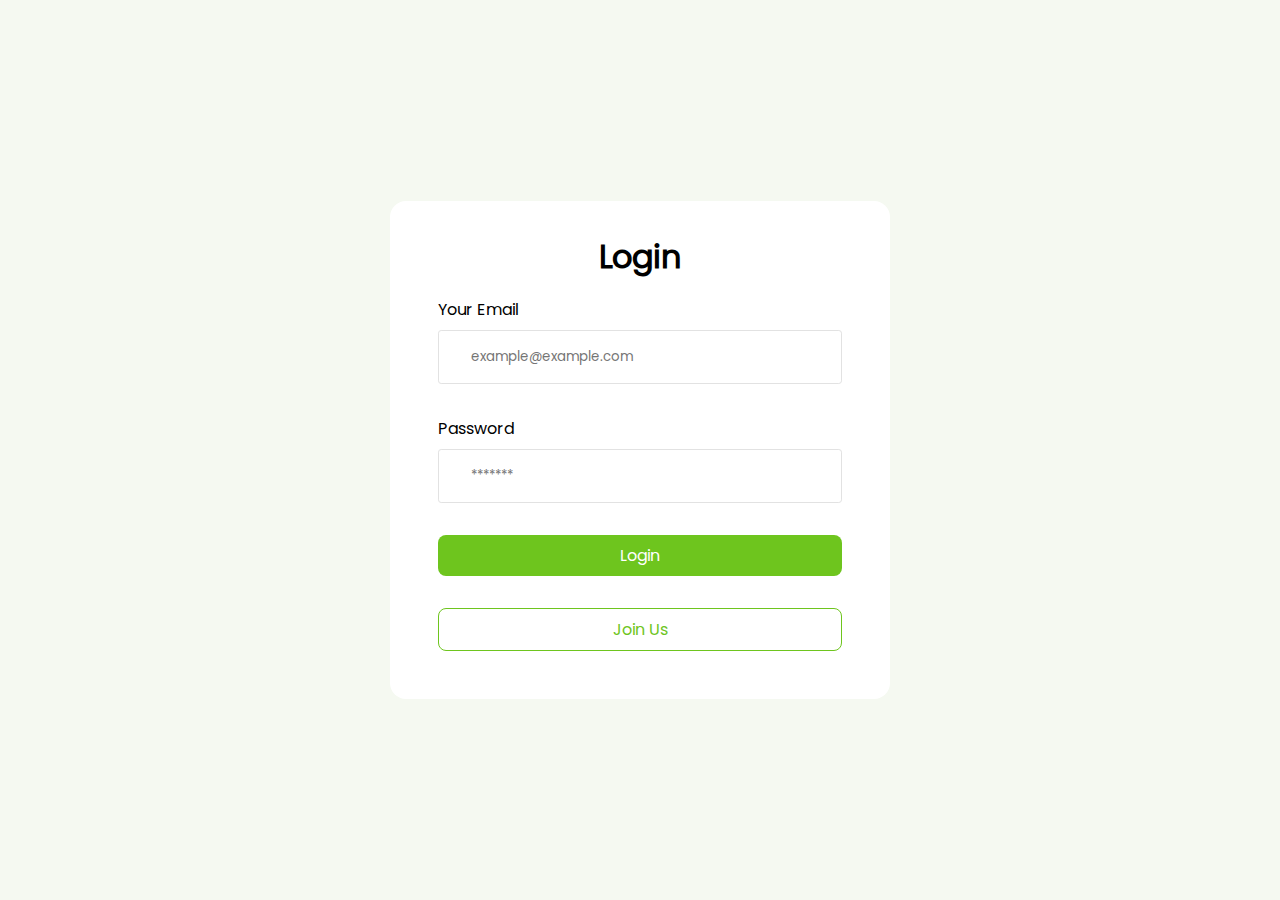
==== commit d513183a: "changed dashboard and login file names" ====
--- a/index.html
+++ b/index.html
@@ -4,1519 +4,55 @@
 <head>
     <meta charset="UTF-8">
     <meta name="viewport" content="width=device-width, initial-scale=1.0">
-    <title>Dashboard</title>
+    <title>Fito | Login</title>
 
     <link rel="stylesheet" href="/css/css_variables.css">
     <link rel="stylesheet" href="/css/styles.css">
     <link rel="stylesheet" href="/css/single_class_styles.css">
-    <link rel="stylesheet" href="/css/side_menu.css">
-    <link rel="stylesheet" href="/css/header.css">
-    <link rel="stylesheet" href="/css/header_menus.css">
-    <link rel="stylesheet" href="/css/chatbox.css">
-    <link rel="stylesheet" href="/css/dashboard.css">
-    <link rel="stylesheet" href="/css/small_card.css">
-    <link rel="stylesheet" href="/css/long_card.css">
-    <link rel="stylesheet" href="/css/progress_circle.css">
+    <link rel="stylesheet" href="/css/forms.css">
     <link rel="stylesheet" href="/css/grid.css">
-
-    <link rel="stylesheet" href="https://cdnjs.cloudflare.com/ajax/libs/font-awesome/4.7.0/css/font-awesome.min.css">
 
     <link rel="shortcut icon" href="/images/logo.png" type="image/png">
 
-    <script src="/js/script.js"></script>
+    <script src="/js/validations.js"></script>
 </head>
 
 <body>
     <div class="main">
-        <div class="nav__header">
-            <div class="header__logo">
-                <img src="/images/logo.png" alt="">
-                <img src="/images/logo-text.png" alt="">
-            </div>
-            <div class="nav__btn" id="nav__btn" onclick="toggleNavBtn()">
-                <span class="navBtn__line"></span>
-                <span class="navBtn__line"></span>
-                <span class="navBtn__line"></span>
-            </div>
-
-        </div>
-
-        <div class="side__menu scrollable__container" id="side__menu">
-            <ul>
-                <li class="menu__item active" id="menu__item1">
-                    <button class="">
-                        <div class="left">
-                            <svg class="menu__itemIcon" xmlns="http://www.w3.org/2000/svg"
-                                viewBox="0 0 512 512"><!--! Font Awesome Free 6.4.0 by @fontawesome - https://fontawesome.com License - https://fontawesome.com/license (Commercial License) Copyright 2023 Fonticons, Inc. -->
-                                <path
-                                    d="M64 32C28.7 32 0 60.7 0 96v64c0 35.3 28.7 64 64 64H448c35.3 0 64-28.7 64-64V96c0-35.3-28.7-64-64-64H64zm280 72a24 24 0 1 1 0 48 24 24 0 1 1 0-48zm48 24a24 24 0 1 1 48 0 24 24 0 1 1 -48 0zM64 288c-35.3 0-64 28.7-64 64v64c0 35.3 28.7 64 64 64H448c35.3 0 64-28.7 64-64V352c0-35.3-28.7-64-64-64H64zm280 72a24 24 0 1 1 0 48 24 24 0 1 1 0-48zm56 24a24 24 0 1 1 48 0 24 24 0 1 1 -48 0z"
-                                    fill="currentColor" />
-                            </svg>
-                            <div class="nav__text">Dashboard</div>
-                        </div>
-                        <svg class="arrow__icon" xmlns="http://www.w3.org/2000/svg"
-                            viewBox="0 0 320 512"><!--! Font Awesome Free 6.4.0 by @fontawesome - https://fontawesome.com License - https://fontawesome.com/license (Commercial License) Copyright 2023 Fonticons, Inc. -->
-                            <path
-                                d="M310.6 233.4c12.5 12.5 12.5 32.8 0 45.3l-192 192c-12.5 12.5-32.8 12.5-45.3 0s-12.5-32.8 0-45.3L242.7 256 73.4 86.6c-12.5-12.5-12.5-32.8 0-45.3s32.8-12.5 45.3 0l192 192z"
-                                fill="currentColor" />
-                        </svg>
-                    </button>
-                    <div class="sub__menu">
-                        <a href="" class="active">dashboard</a>
-                        <a href="" class="">Workout Statistic</a>
-                        <a href="" class="">Workout plan</a>
-                        <a href="" class="">distance map</a>
-                        <a href="" class="">personal record</a>
-                    </div>
-                </li>
-                <li class="menu__item">
-                    <button>
-                        <div class="left">
-                            <svg class="menu__itemIcon" xmlns="http://www.w3.org/2000/svg" height="1em"
-                                viewBox="0 0 640 512"><!--! Font Awesome Free 6.4.0 by @fontawesome - https://fontawesome.com License - https://fontawesome.com/license (Commercial License) Copyright 2023 Fonticons, Inc. -->
-                                <path
-                                    d="M64 64V352H576V64H64zM0 64C0 28.7 28.7 0 64 0H576c35.3 0 64 28.7 64 64V352c0 35.3-28.7 64-64 64H64c-35.3 0-64-28.7-64-64V64zM128 448H512c17.7 0 32 14.3 32 32s-14.3 32-32 32H128c-17.7 0-32-14.3-32-32s14.3-32 32-32z"
-                                    fill="currentColor" />
-                            </svg>
-                            <div class="nav__text">Apps</div>
-                        </div>
-                        <svg class="arrow__icon" xmlns="http://www.w3.org/2000/svg"
-                            viewBox="0 0 320 512"><!--! Font Awesome Free 6.4.0 by @fontawesome - https://fontawesome.com License - https://fontawesome.com/license (Commercial License) Copyright 2023 Fonticons, Inc. -->
-                            <path
-                                d="M310.6 233.4c12.5 12.5 12.5 32.8 0 45.3l-192 192c-12.5 12.5-32.8 12.5-45.3 0s-12.5-32.8 0-45.3L242.7 256 73.4 86.6c-12.5-12.5-12.5-32.8 0-45.3s32.8-12.5 45.3 0l192 192z"
-                                fill="currentColor" />
-                        </svg>
-                    </button>
-                    <div class="sub__menu">
-                        <a href="" class="">dashboard</a>
-                        <a href="" class="">Workout Statistic</a>
-                        <a href="" class="">Workout plan</a>
-                        <a href="" class="">distance map</a>
-                        <a href="" class="">personal record</a>
-                    </div>
-                </li>
-                <li class="menu__item">
-                    <button>
-                        <div class="left">
-                            <svg class="menu__itemIcon" xmlns="http://www.w3.org/2000/svg" height="1em"
-                                viewBox="0 0 512 512"><!--! Font Awesome Free 6.4.0 by @fontawesome - https://fontawesome.com License - https://fontawesome.com/license (Commercial License) Copyright 2023 Fonticons, Inc. -->
-                                <path
-                                    d="M0 416c0 17.7 14.3 32 32 32l54.7 0c12.3 28.3 40.5 48 73.3 48s61-19.7 73.3-48L480 448c17.7 0 32-14.3 32-32s-14.3-32-32-32l-246.7 0c-12.3-28.3-40.5-48-73.3-48s-61 19.7-73.3 48L32 384c-17.7 0-32 14.3-32 32zm128 0a32 32 0 1 1 64 0 32 32 0 1 1 -64 0zM320 256a32 32 0 1 1 64 0 32 32 0 1 1 -64 0zm32-80c-32.8 0-61 19.7-73.3 48L32 224c-17.7 0-32 14.3-32 32s14.3 32 32 32l246.7 0c12.3 28.3 40.5 48 73.3 48s61-19.7 73.3-48l54.7 0c17.7 0 32-14.3 32-32s-14.3-32-32-32l-54.7 0c-12.3-28.3-40.5-48-73.3-48zM192 128a32 32 0 1 1 0-64 32 32 0 1 1 0 64zm73.3-64C253 35.7 224.8 16 192 16s-61 19.7-73.3 48L32 64C14.3 64 0 78.3 0 96s14.3 32 32 32l86.7 0c12.3 28.3 40.5 48 73.3 48s61-19.7 73.3-48L480 128c17.7 0 32-14.3 32-32s-14.3-32-32-32L265.3 64z"
-                                    fill="currentColor" />
-                            </svg>
-                            <div class="nav__text">Charts</div>
-                        </div>
-                        <svg class="arrow__icon" xmlns="http://www.w3.org/2000/svg"
-                            viewBox="0 0 320 512"><!--! Font Awesome Free 6.4.0 by @fontawesome - https://fontawesome.com License - https://fontawesome.com/license (Commercial License) Copyright 2023 Fonticons, Inc. -->
-                            <path
-                                d="M310.6 233.4c12.5 12.5 12.5 32.8 0 45.3l-192 192c-12.5 12.5-32.8 12.5-45.3 0s-12.5-32.8 0-45.3L242.7 256 73.4 86.6c-12.5-12.5-12.5-32.8 0-45.3s32.8-12.5 45.3 0l192 192z"
-                                fill="currentColor" />
-                        </svg>
-                    </button>
-                    <div class="sub__menu">
-                        <a href="" class="">dashboard</a>
-                        <a href="" class="">Workout Statistic</a>
-                        <a href="" class="">Workout plan</a>
-                        <a href="" class="">distance map</a>
-                        <a href="" class="">personal record</a>
-                    </div>
-                </li>
-                <li class="menu__item">
-                    <button>
-                        <div class="left">
-                            <svg class="menu__itemIcon" xmlns="http://www.w3.org/2000/svg" height="1em"
-                                viewBox="0 0 512 512"><!--! Font Awesome Free 6.4.0 by @fontawesome - https://fontawesome.com License - https://fontawesome.com/license (Commercial License) Copyright 2023 Fonticons, Inc. -->
-                                <path
-                                    d="M57.7 193l9.4 16.4c8.3 14.5 21.9 25.2 38 29.8L163 255.7c17.2 4.9 29 20.6 29 38.5v39.9c0 11 6.2 21 16 25.9s16 14.9 16 25.9v39c0 15.6 14.9 26.9 29.9 22.6c16.1-4.6 28.6-17.5 32.7-33.8l2.8-11.2c4.2-16.9 15.2-31.4 30.3-40l8.1-4.6c15-8.5 24.2-24.5 24.2-41.7v-8.3c0-12.7-5.1-24.9-14.1-33.9l-3.9-3.9c-9-9-21.2-14.1-33.9-14.1H257c-11.1 0-22.1-2.9-31.8-8.4l-34.5-19.7c-4.3-2.5-7.6-6.5-9.2-11.2c-3.2-9.6 1.1-20 10.2-24.5l5.9-3c6.6-3.3 14.3-3.9 21.3-1.5l23.2 7.7c8.2 2.7 17.2-.4 21.9-7.5c4.7-7 4.2-16.3-1.2-22.8l-13.6-16.3c-10-12-9.9-29.5 .3-41.3l15.7-18.3c8.8-10.3 10.2-25 3.5-36.7l-2.4-4.2c-3.5-.2-6.9-.3-10.4-.3C163.1 48 84.4 108.9 57.7 193zM464 256c0-36.8-9.6-71.4-26.4-101.5L412 164.8c-15.7 6.3-23.8 23.8-18.5 39.8l16.9 50.7c3.5 10.4 12 18.3 22.6 20.9l29.1 7.3c1.2-9 1.8-18.2 1.8-27.5zM0 256a256 256 0 1 1 512 0A256 256 0 1 1 0 256z"
-                                    fill="currentColor" />
-                            </svg>
-                            <div class="nav__text">Bootstrap</div>
-                        </div>
-                        <svg class="arrow__icon" xmlns="http://www.w3.org/2000/svg"
-                            viewBox="0 0 320 512"><!--! Font Awesome Free 6.4.0 by @fontawesome - https://fontawesome.com License - https://fontawesome.com/license (Commercial License) Copyright 2023 Fonticons, Inc. -->
-                            <path
-                                d="M310.6 233.4c12.5 12.5 12.5 32.8 0 45.3l-192 192c-12.5 12.5-32.8 12.5-45.3 0s-12.5-32.8 0-45.3L242.7 256 73.4 86.6c-12.5-12.5-12.5-32.8 0-45.3s32.8-12.5 45.3 0l192 192z"
-                                fill="currentColor" />
-                        </svg>
-                    </button>
-                    <div class="sub__menu">
-                        <a href="" class="">dashboard</a>
-                        <a href="" class="">Workout Statistic</a>
-                        <a href="" class="">Workout plan</a>
-                        <a href="" class="">distance map</a>
-                        <a href="" class="">personal record</a>
-                    </div>
-                </li>
-                <li class="menu__item">
-                    <button>
-                        <div class="left">
-                            <svg class="menu__itemIcon" xmlns="http://www.w3.org/2000/svg" height="1em"
-                                viewBox="0 0 576 512"><!--! Font Awesome Free 6.4.0 by @fontawesome - https://fontawesome.com License - https://fontawesome.com/license (Commercial License) Copyright 2023 Fonticons, Inc. -->
-                                <path
-                                    d="M47.6 300.4L228.3 469.1c7.5 7 17.4 10.9 27.7 10.9s20.2-3.9 27.7-10.9l2.6-2.4C267.2 438.6 256 404.6 256 368c0-97.2 78.8-176 176-176c28.3 0 55 6.7 78.7 18.5c.9-6.5 1.3-13 1.3-19.6v-5.8c0-69.9-50.5-129.5-119.4-141C347 36.5 300.6 51.4 268 84L256 96 244 84c-32.6-32.6-79-47.5-124.6-39.9C50.5 55.6 0 115.2 0 185.1v5.8c0 41.5 17.2 81.2 47.6 109.5zM432 512a144 144 0 1 0 0-288 144 144 0 1 0 0 288zm16-208v48h48c8.8 0 16 7.2 16 16s-7.2 16-16 16H448v48c0 8.8-7.2 16-16 16s-16-7.2-16-16V384H368c-8.8 0-16-7.2-16-16s7.2-16 16-16h48V304c0-8.8 7.2-16 16-16s16 7.2 16 16z"
-                                    fill="currentColor" />
-                            </svg>
-                            <div class="nav__text">Plugins</div>
-                        </div>
-                        <svg class="arrow__icon" xmlns="http://www.w3.org/2000/svg"
-                            viewBox="0 0 320 512"><!--! Font Awesome Free 6.4.0 by @fontawesome - https://fontawesome.com License - https://fontawesome.com/license (Commercial License) Copyright 2023 Fonticons, Inc. -->
-                            <path
-                                d="M310.6 233.4c12.5 12.5 12.5 32.8 0 45.3l-192 192c-12.5 12.5-32.8 12.5-45.3 0s-12.5-32.8 0-45.3L242.7 256 73.4 86.6c-12.5-12.5-12.5-32.8 0-45.3s32.8-12.5 45.3 0l192 192z"
-                                fill="currentColor" />
-                        </svg>
-                    </button>
-                    <div class="sub__menu">
-                        <a href="" class="">dashboard</a>
-                        <a href="" class="">Workout Statistic</a>
-                        <a href="" class="">Workout plan</a>
-                        <a href="" class="">distance map</a>
-                        <a href="" class="">personal record</a>
-                    </div>
-                </li>
-                <li class="menu__item">
-                    <button>
-                        <div class="left">
-                            <svg class="menu__itemIcon" xmlns="http://www.w3.org/2000/svg" height="1em"
-                                viewBox="0 0 512 512"><!--! Font Awesome Free 6.4.0 by @fontawesome - https://fontawesome.com License - https://fontawesome.com/license (Commercial License) Copyright 2023 Fonticons, Inc. -->
-                                <path
-                                    d="M495.9 166.6c3.2 8.7 .5 18.4-6.4 24.6l-43.3 39.4c1.1 8.3 1.7 16.8 1.7 25.4s-.6 17.1-1.7 25.4l43.3 39.4c6.9 6.2 9.6 15.9 6.4 24.6c-4.4 11.9-9.7 23.3-15.8 34.3l-4.7 8.1c-6.6 11-14 21.4-22.1 31.2c-5.9 7.2-15.7 9.6-24.5 6.8l-55.7-17.7c-13.4 10.3-28.2 18.9-44 25.4l-12.5 57.1c-2 9.1-9 16.3-18.2 17.8c-13.8 2.3-28 3.5-42.5 3.5s-28.7-1.2-42.5-3.5c-9.2-1.5-16.2-8.7-18.2-17.8l-12.5-57.1c-15.8-6.5-30.6-15.1-44-25.4L83.1 425.9c-8.8 2.8-18.6 .3-24.5-6.8c-8.1-9.8-15.5-20.2-22.1-31.2l-4.7-8.1c-6.1-11-11.4-22.4-15.8-34.3c-3.2-8.7-.5-18.4 6.4-24.6l43.3-39.4C64.6 273.1 64 264.6 64 256s.6-17.1 1.7-25.4L22.4 191.2c-6.9-6.2-9.6-15.9-6.4-24.6c4.4-11.9 9.7-23.3 15.8-34.3l4.7-8.1c6.6-11 14-21.4 22.1-31.2c5.9-7.2 15.7-9.6 24.5-6.8l55.7 17.7c13.4-10.3 28.2-18.9 44-25.4l12.5-57.1c2-9.1 9-16.3 18.2-17.8C227.3 1.2 241.5 0 256 0s28.7 1.2 42.5 3.5c9.2 1.5 16.2 8.7 18.2 17.8l12.5 57.1c15.8 6.5 30.6 15.1 44 25.4l55.7-17.7c8.8-2.8 18.6-.3 24.5 6.8c8.1 9.8 15.5 20.2 22.1 31.2l4.7 8.1c6.1 11 11.4 22.4 15.8 34.3zM256 336a80 80 0 1 0 0-160 80 80 0 1 0 0 160z"
-                                    fill="currentColor" />
-                            </svg>
-                            <div class="nav__text">Widget</div>
-                        </div>
-                    </button>
-                </li>
-                <li class="menu__item">
-                    <button>
-                        <div class="left">
-                            <svg class="menu__itemIcon" xmlns="http://www.w3.org/2000/svg" height="1em"
-                                viewBox="0 0 512 512"><!--! Font Awesome Free 6.4.0 by @fontawesome - https://fontawesome.com License - https://fontawesome.com/license (Commercial License) Copyright 2023 Fonticons, Inc. -->
-                                <path
-                                    d="M160 0c-23.7 0-44.4 12.9-55.4 32H48C21.5 32 0 53.5 0 80V400c0 26.5 21.5 48 48 48H192V176c0-44.2 35.8-80 80-80h48V80c0-26.5-21.5-48-48-48H215.4C204.4 12.9 183.7 0 160 0zM272 128c-26.5 0-48 21.5-48 48V448v16c0 26.5 21.5 48 48 48H464c26.5 0 48-21.5 48-48V243.9c0-12.7-5.1-24.9-14.1-33.9l-67.9-67.9c-9-9-21.2-14.1-33.9-14.1H320 272zM160 40a24 24 0 1 1 0 48 24 24 0 1 1 0-48z"
-                                    fill="currentColor" />
-                            </svg>
-                            <div class="nav__text">Forms</div>
-                        </div>
-                        <svg class="arrow__icon" xmlns="http://www.w3.org/2000/svg"
-                            viewBox="0 0 320 512"><!--! Font Awesome Free 6.4.0 by @fontawesome - https://fontawesome.com License - https://fontawesome.com/license (Commercial License) Copyright 2023 Fonticons, Inc. -->
-                            <path
-                                d="M310.6 233.4c12.5 12.5 12.5 32.8 0 45.3l-192 192c-12.5 12.5-32.8 12.5-45.3 0s-12.5-32.8 0-45.3L242.7 256 73.4 86.6c-12.5-12.5-12.5-32.8 0-45.3s32.8-12.5 45.3 0l192 192z"
-                                fill="currentColor" />
-                        </svg>
-                    </button>
-                    <div class="sub__menu">
-                        <a href="" class="">dashboard</a>
-                        <a href="" class="">Workout Statistic</a>
-                        <a href="" class="">Workout plan</a>
-                        <a href="" class="">distance map</a>
-                        <a href="" class="">personal record</a>
-                    </div>
-                </li>
-                <li class="menu__item">
-                    <button>
-                        <div class="left">
-                            <svg class="menu__itemIcon" xmlns="http://www.w3.org/2000/svg" height="1em"
-                                viewBox="0 0 512 512"><!--! Font Awesome Free 6.4.0 by @fontawesome - https://fontawesome.com License - https://fontawesome.com/license (Commercial License) Copyright 2023 Fonticons, Inc. -->
-                                <path
-                                    d="M512 416l0-64c0-35.3-28.7-64-64-64L64 288c-35.3 0-64 28.7-64 64l0 64c0 35.3 28.7 64 64 64l384 0c35.3 0 64-28.7 64-64zM64 160l0-64 144 0 16 0 0 64L64 160zm224 0l0-64 80 0c8.8 0 16 7.2 16 16l0 16-38.1 0c-21.4 0-32.1 25.9-17 41L399 239c9.4 9.4 24.6 9.4 33.9 0L503 169c15.1-15.1 4.4-41-17-41L448 128l0-16c0-44.2-35.8-80-80-80L224 32l-16 0L64 32C28.7 32 0 60.7 0 96l0 64c0 35.3 28.7 64 64 64l160 0c35.3 0 64-28.7 64-64z"
-                                    fill="currentColor" />
-                            </svg>
-                            <div class="nav__text">Table</div>
-                        </div>
-                        <svg class="arrow__icon" xmlns="http://www.w3.org/2000/svg"
-                            viewBox="0 0 320 512"><!--! Font Awesome Free 6.4.0 by @fontawesome - https://fontawesome.com License - https://fontawesome.com/license (Commercial License) Copyright 2023 Fonticons, Inc. -->
-                            <path
-                                d="M310.6 233.4c12.5 12.5 12.5 32.8 0 45.3l-192 192c-12.5 12.5-32.8 12.5-45.3 0s-12.5-32.8 0-45.3L242.7 256 73.4 86.6c-12.5-12.5-12.5-32.8 0-45.3s32.8-12.5 45.3 0l192 192z"
-                                fill="currentColor" />
-                        </svg>
-                    </button>
-                    <div class="sub__menu">
-                        <a href="" class="">dashboard</a>
-                        <a href="" class="">Workout Statistic</a>
-                        <a href="" class="">Workout plan</a>
-                        <a href="" class="">distance map</a>
-                        <a href="" class="">personal record</a>
-                    </div>
-                </li>
-                <li class="menu__item">
-                    <button>
-                        <div class="left">
-                            <svg class="menu__itemIcon" xmlns="http://www.w3.org/2000/svg" height="1em"
-                                viewBox="0 0 576 512"><!--! Font Awesome Free 6.4.0 by @fontawesome - https://fontawesome.com License - https://fontawesome.com/license (Commercial License) Copyright 2023 Fonticons, Inc. -->
-                                <path
-                                    d="M160 32c-35.3 0-64 28.7-64 64V320c0 35.3 28.7 64 64 64H512c35.3 0 64-28.7 64-64V96c0-35.3-28.7-64-64-64H160zM396 138.7l96 144c4.9 7.4 5.4 16.8 1.2 24.6S480.9 320 472 320H328 280 200c-9.2 0-17.6-5.3-21.6-13.6s-2.9-18.2 2.9-25.4l64-80c4.6-5.7 11.4-9 18.7-9s14.2 3.3 18.7 9l17.3 21.6 56-84C360.5 132 368 128 376 128s15.5 4 20 10.7zM192 128a32 32 0 1 1 64 0 32 32 0 1 1 -64 0zM48 120c0-13.3-10.7-24-24-24S0 106.7 0 120V344c0 75.1 60.9 136 136 136H456c13.3 0 24-10.7 24-24s-10.7-24-24-24H136c-48.6 0-88-39.4-88-88V120z"
-                                    fill="currentColor" />
-                            </svg>
-                            <div class="nav__text">Pages</div>
-                        </div>
-                        <svg class="arrow__icon" xmlns="http://www.w3.org/2000/svg"
-                            viewBox="0 0 320 512"><!--! Font Awesome Free 6.4.0 by @fontawesome - https://fontawesome.com License - https://fontawesome.com/license (Commercial License) Copyright 2023 Fonticons, Inc. -->
-                            <path
-                                d="M310.6 233.4c12.5 12.5 12.5 32.8 0 45.3l-192 192c-12.5 12.5-32.8 12.5-45.3 0s-12.5-32.8 0-45.3L242.7 256 73.4 86.6c-12.5-12.5-12.5-32.8 0-45.3s32.8-12.5 45.3 0l192 192z"
-                                fill="currentColor" />
-                        </svg>
-                    </button>
-                    <div class="sub__menu">
-                        <a href="" class="">dashboard</a>
-                        <a href="" class="">Workout Statistic</a>
-                        <a href="" class="">Workout plan</a>
-                        <a href="" class="">distance map</a>
-                        <a href="" class="">personal record</a>
-                    </div>
-                </li>
-            </ul>
-            <script>
-                document.querySelectorAll('.menu__item button').forEach((x, i) => {
-                    x.addEventListener('click', () => {
-                        document.querySelectorAll('.menu__item').forEach((y, j) => {
-                            if (j != i) {
-                                y.classList.remove('active')
-                            }
-                        })
-                        x.parentElement.classList.toggle('active')
-                    })
-                })
-            </script>
-            <div class="side__menuOther">
-                <div class="decorated__card">
-                    <div class="card__title">
-                        Start Plan Your Workout
-                    </div>
-                    <div class="card__cta">
-                        <div class="cta__text">Check schedule</div>
-                        <svg xmlns="http://www.w3.org/2000/svg" height="1em"
-                            viewBox="0 0 256 512"><!--! Font Awesome Free 6.4.0 by @fontawesome - https://fontawesome.com License - https://fontawesome.com/license (Commercial License) Copyright 2023 Fonticons, Inc. -->
-                            <path
-                                d="M246.6 278.6c12.5-12.5 12.5-32.8 0-45.3l-128-128c-9.2-9.2-22.9-11.9-34.9-6.9s-19.8 16.6-19.8 29.6l0 256c0 12.9 7.8 24.6 19.8 29.6s25.7 2.2 34.9-6.9l128-128z"
-                                fill="currentColor" />
-                        </svg>
-                    </div>
-                    <img class="shape1" src="/images/shape1.png" alt="">
-                    <img class="shape2" src="/images/shape2.svg" alt="">
-                    <img class="gym-vector" src="/images/gym-vector.png" alt="">
-                </div>
-            </div>
-            <div class="side__menuFooter">
-                <div class="footer__text">
-                    <strong>Fito Dashboard</strong><br>
-                    ©All Rights Reserved<br><br>
-                    by <a href="https://me.aftersite.lk">Aftersite</a>
-                </div>
-            </div>
-        </div>  
-        <script>
-            function toggleNavBtn() {
-                document.getElementById("nav__btn").classList.toggle("active");
-                document.getElementById("side__menu").classList.toggle("active");
-            }
-        </script>
-
-        <div class="chatbox" id="chatbox">
-            <div class="chatbox__back" onclick="toggleChatBox()"></div>
-            <div class="chatbox__front">
-                <div class="chatbox__header">
-                    <div class="item" onclick="selectChatBoxMenu('notes__btnBody', 3)" id="chatbox__headerBtn3">notes
-                    </div>
-                    <div class="item" onclick="selectChatBoxMenu('alerts__btnBody', 2)" id="chatbox__headerBtn2">alters
-                    </div>
-                    <div class="item active" onclick="selectChatBoxMenu('chat__btnBody', 1)" id="chatbox__headerBtn1">
-                        chat</div>
-                </div>
-                <div class="chatbox__body active" id="chat__btnBody">
-                    <div class="top">
-                        <div class="chatbox__title">Chat List</div>
-                        <div class="chatbox__sub">Show All</div>
-                        <div class="plus__icon">
-                            <div class="">
-                                <svg class="" xmlns="http://www.w3.org/2000/svg" height="1em"
-                                    viewBox="0 0 448 512"><!--! Font Awesome Free 6.4.0 by @fontawesome - https://fontawesome.com License - https://fontawesome.com/license (Commercial License) Copyright 2023 Fonticons, Inc. -->
-                                    <path
-                                        d="M256 80c0-17.7-14.3-32-32-32s-32 14.3-32 32V224H48c-17.7 0-32 14.3-32 32s14.3 32 32 32H192V432c0 17.7 14.3 32 32 32s32-14.3 32-32V288H400c17.7 0 32-14.3 32-32s-14.3-32-32-32H256V80z"
-                                        fill="currentColor" />
-                                </svg>
-                            </div>
-                        </div>
-                        <div class="more__icon">
-                            <div class="">
-                                <svg class="" xmlns="http://www.w3.org/2000/svg" height="1em"
-                                    viewBox="0 0 448 512"><!--! Font Awesome Free 6.4.0 by @fontawesome - https://fontawesome.com License - https://fontawesome.com/license (Commercial License) Copyright 2023 Fonticons, Inc. -->
-                                    <path
-                                        d="M8 256a56 56 0 1 1 112 0A56 56 0 1 1 8 256zm160 0a56 56 0 1 1 112 0 56 56 0 1 1 -112 0zm216-56a56 56 0 1 1 0 112 56 56 0 1 1 0-112z"
-                                        fill="currentColor" />
-                                </svg>
-                            </div>
+        <div class="container">
+            <div class="form__box">
+                <h1>Login</h1>
+                <div class="row">
+                    <div class="col">
+                        <div class="form__control">
+                            <label for="email">Your Email</label>
+                            <input type="email" name="email" id="email" placeholder="example@example.com" required>
                         </div>
                     </div>
-                    <div class="content scrollable__container">
-                        <div class="group">A</div>
-                        <div class="list">
-                            <div class="item" style="--dot-color: green;">
-                                <div class="left">
-                                    <div class="item__icon">
-                                        <img src="/images/1.7c3d5aa9189e7755c470.jpg" alt="">
-                                    </div>
-                                </div>
-                                <div class="right">
-                                    <div class="item__title">Archie Parke</div>
-                                    <div class="item__time">Archie Parke is online</div>
-                                </div>
-                            </div>
-                            <div class="item" style="--dot-color: green;">
-                                <div class="left">
-                                    <div class="item__icon">
-                                        <img src="/images/1.7c3d5aa9189e7755c470.jpg" alt="">
-                                    </div>
-                                </div>
-                                <div class="right">
-                                    <div class="item__title">Archie Parke</div>
-                                    <div class="item__time">Archie Parke is online</div>
-                                </div>
-                            </div>
-                            <div class="item" style="--dot-color: red;">
-                                <div class="left">
-                                    <div class="item__icon">
-                                        <img src="/images/1.7c3d5aa9189e7755c470.jpg" alt="">
-                                    </div>
-                                </div>
-                                <div class="right">
-                                    <div class="item__title">Archie Parke</div>
-                                    <div class="item__time">Archie Parke is online</div>
-                                </div>
-                            </div>
-                            <div class="item" style="--dot-color: red;">
-                                <div class="left">
-                                    <div class="item__icon">
-                                        <img src="/images/1.7c3d5aa9189e7755c470.jpg" alt="">
-                                    </div>
-                                </div>
-                                <div class="right">
-                                    <div class="item__title">Archie Parke</div>
-                                    <div class="item__time">Archie Parke is online</div>
-                                </div>
-                            </div>
-                            <div class="item" style="--dot-color: green;">
-                                <div class="left">
-                                    <div class="item__icon">
-                                        <img src="/images/1.7c3d5aa9189e7755c470.jpg" alt="">
-                                    </div>
-                                </div>
-                                <div class="right">
-                                    <div class="item__title">Archie Parke</div>
-                                    <div class="item__time">Archie Parke is online</div>
-                                </div>
-                            </div>
-                            <div class="item" style="--dot-color: red;">
-                                <div class="left">
-                                    <div class="item__icon">
-                                        <img src="/images/1.7c3d5aa9189e7755c470.jpg" alt="">
-                                    </div>
-                                </div>
-                                <div class="right">
-                                    <div class="item__title">Archie Parke</div>
-                                    <div class="item__time">Archie Parke is online</div>
-                                </div>
-                            </div>
-                        </div>
-                        <div class="group">B</div>
-                        <div class="list">
-                            <div class="item" style="--dot-color: green;">
-                                <div class="left">
-                                    <div class="item__icon">
-                                        <img src="/images/1.7c3d5aa9189e7755c470.jpg" alt="">
-                                    </div>
-                                </div>
-                                <div class="right">
-                                    <div class="item__title">Bashid Parke</div>
-                                    <div class="item__time">Bashid Parke is offline</div>
-                                </div>
-                            </div>
-                            <div class="item" style="--dot-color: green;">
-                                <div class="left">
-                                    <div class="item__icon">
-                                        <img src="/images/1.7c3d5aa9189e7755c470.jpg" alt="">
-                                    </div>
-                                </div>
-                                <div class="right">
-                                    <div class="item__title">Bashid Parke</div>
-                                    <div class="item__time">Bashid Parke is offline</div>
-                                </div>
-                            </div>
-                            <div class="item" style="--dot-color: red;">
-                                <div class="left">
-                                    <div class="item__icon">
-                                        <img src="/images/1.7c3d5aa9189e7755c470.jpg" alt="">
-                                    </div>
-                                </div>
-                                <div class="right">
-                                    <div class="item__title">Bashid Parke</div>
-                                    <div class="item__time">Bashid Parke is offline</div>
-                                </div>
-                            </div>
-                        </div>
-                        <div class="group">D</div>
-                        <div class="list">
-                            <div class="item" style="--dot-color: green;">
-                                <div class="left">
-                                    <div class="item__icon">
-                                        <img src="/images/1.7c3d5aa9189e7755c470.jpg" alt="">
-                                    </div>
-                                </div>
-                                <div class="right">
-                                    <div class="item__title">Dashid Parke</div>
-                                    <div class="item__time">Dashid Parke is offline</div>
-                                </div>
-                            </div>
-                            <div class="item" style="--dot-color: green;">
-                                <div class="left">
-                                    <div class="item__icon">
-                                        <img src="/images/1.7c3d5aa9189e7755c470.jpg" alt="">
-                                    </div>
-                                </div>
-                                <div class="right">
-                                    <div class="item__title">Dashid Parke</div>
-                                    <div class="item__time">Dashid Parke is offline</div>
-                                </div>
-                            </div>
-                            <div class="item" style="--dot-color: red;">
-                                <div class="left">
-                                    <div class="item__icon">
-                                        <img src="/images/1.7c3d5aa9189e7755c470.jpg" alt="">
-                                    </div>
-                                </div>
-                                <div class="right">
-                                    <div class="item__title">Dashid Parke</div>
-                                    <div class="item__time">Dashid Parke is offline</div>
-                                </div>
-                            </div>
-                        </div>
-                        <div class="group">E</div>
-                        <div class="list">
-                            <div class="item" style="--dot-color: green;">
-                                <div class="left">
-                                    <div class="item__icon">
-                                        <img src="/images/1.7c3d5aa9189e7755c470.jpg" alt="">
-                                    </div>
-                                </div>
-                                <div class="right">
-                                    <div class="item__title">Dashid Parke</div>
-                                    <div class="item__time">Dashid Parke is offline</div>
-                                </div>
-                            </div>
-                            <div class="item" style="--dot-color: green;">
-                                <div class="left">
-                                    <div class="item__icon">
-                                        <img src="/images/1.7c3d5aa9189e7755c470.jpg" alt="">
-                                    </div>
-                                </div>
-                                <div class="right">
-                                    <div class="item__title">Dashid Parke</div>
-                                    <div class="item__time">Dashid Parke is offline</div>
-                                </div>
-                            </div>
-                            <div class="item" style="--dot-color: red;">
-                                <div class="left">
-                                    <div class="item__icon">
-                                        <img src="/images/1.7c3d5aa9189e7755c470.jpg" alt="">
-                                    </div>
-                                </div>
-                                <div class="right">
-                                    <div class="item__title">Dashid Parke</div>
-                                    <div class="item__time">Dashid Parke is offline</div>
-                                </div>
-                            </div>
+                    <div class="col">
+                        <div class="form__control">
+                            <label for="password">Password</label>
+                            <input type="password" name="password" id="password" placeholder="*******" required>
                         </div>
                     </div>
-                </div>
-                <div class="chatbox__body" id="alerts__btnBody">
-                    <div class="top">
-                        <div class="chatbox__title">Notifications</div>
-                        <div class="chatbox__sub">Show All</div>
-                        <div class="plus__icon">
-                            <div class="">
-                                <svg class="" xmlns="http://www.w3.org/2000/svg" height="1em"
-                                    viewBox="0 0 448 512"><!--! Font Awesome Free 6.4.0 by @fontawesome - https://fontawesome.com License - https://fontawesome.com/license (Commercial License) Copyright 2023 Fonticons, Inc. -->
-                                    <path
-                                        d="M256 80c0-17.7-14.3-32-32-32s-32 14.3-32 32V224H48c-17.7 0-32 14.3-32 32s14.3 32 32 32H192V432c0 17.7 14.3 32 32 32s32-14.3 32-32V288H400c17.7 0 32-14.3 32-32s-14.3-32-32-32H256V80z"
-                                        fill="currentColor" />
-                                </svg>
-                            </div>
-                        </div>
-                        <div class="more__icon">
-                            <div class="">
-                                <svg class="" xmlns="http://www.w3.org/2000/svg" height="1em"
-                                    viewBox="0 0 448 512"><!--! Font Awesome Free 6.4.0 by @fontawesome - https://fontawesome.com License - https://fontawesome.com/license (Commercial License) Copyright 2023 Fonticons, Inc. -->
-                                    <path
-                                        d="M8 256a56 56 0 1 1 112 0A56 56 0 1 1 8 256zm160 0a56 56 0 1 1 112 0 56 56 0 1 1 -112 0zm216-56a56 56 0 1 1 0 112 56 56 0 1 1 0-112z"
-                                        fill="currentColor" />
-                                </svg>
-                            </div>
-                        </div>
+                    <div class="col">
+                        <button type="button" class="btn btn__primary" id="form_btn" style="width: 100%;">Login</button>
                     </div>
-                    <div class="content scrollable__container">
-                        <div class="group">sever status</div>
-                        <div class="list">
-                            <div class="item" style="--dot-color: green;">
-                                <div class="left">
-                                    <div class="item__icon">
-                                        <span>kk</span>
-                                    </div>
-                                </div>
-                                <div class="right">
-                                    <div class="item__title">Archie Parke</div>
-                                    <div class="item__time">Archie Parke is online</div>
-                                </div>
-                            </div>
-                        </div>
-                        <div class="group">social</div>
-                        <div class="list">
-                            <div class="item" style="--dot-color: green;">
-                                <div class="left">
-                                    <div class="item__icon">
-                                        <span>ru</span>
-                                    </div>
-                                </div>
-                                <div class="right">
-                                    <div class="item__title">Bashid Parke</div>
-                                    <div class="item__time">Bashid Parke is offline</div>
-                                </div>
-                            </div>
-                            <div class="item" style="--dot-color: green;">
-                                <div class="left">
-                                    <div class="item__icon">
-                                        <img src="/images/1.7c3d5aa9189e7755c470.jpg" alt="">
-                                    </div>
-                                </div>
-                                <div class="right">
-                                    <div class="item__title">Bashid Parke</div>
-                                    <div class="item__time">Bashid Parke is offline</div>
-                                </div>
-                            </div>
-                            <div class="item" style="--dot-color: red;">
-                                <div class="left">
-                                    <div class="item__icon">
-                                        <img src="/images/1.7c3d5aa9189e7755c470.jpg" alt="">
-                                    </div>
-                                </div>
-                                <div class="right">
-                                    <div class="item__title">Bashid Parke</div>
-                                    <div class="item__time">Bashid Parke is offline</div>
-                                </div>
-                            </div>
-                        </div>
-                        <div class="group">sever status</div>
-                        <div class="list">
-                            <div class="item" style="--dot-color: green;">
-                                <div class="left">
-                                    <div class="item__icon">
-                                        <span>mu</span>
-                                    </div>
-                                </div>
-                                <div class="right">
-                                    <div class="item__title">Dashid Parke</div>
-                                    <div class="item__time">Dashid Parke is offline</div>
-                                </div>
-                            </div>
-                            <div class="item" style="--dot-color: green;">
-                                <div class="left">
-                                    <div class="item__icon">
-                                        <span>au</span>
-                                    </div>
-                                </div>
-                                <div class="right">
-                                    <div class="item__title">Dashid Parke</div>
-                                    <div class="item__time">Dashid Parke is offline</div>
-                                </div>
-                            </div>
-                        </div>
+                    <div class="col">
+                        <a href="/register.html" class="btn btn__outline">Join Us</a>
                     </div>
                 </div>
-                <div class="chatbox__body" id="notes__btnBody">
-                    <div class="top">
-                        <div class="chatbox__title">Nots</div>
-                        <div class="chatbox__sub">Show All</div>
-                        <div class="plus__icon">
-                            <div class="">
-                                <svg class="" xmlns="http://www.w3.org/2000/svg" height="1em"
-                                    viewBox="0 0 448 512"><!--! Font Awesome Free 6.4.0 by @fontawesome - https://fontawesome.com License - https://fontawesome.com/license (Commercial License) Copyright 2023 Fonticons, Inc. -->
-                                    <path
-                                        d="M256 80c0-17.7-14.3-32-32-32s-32 14.3-32 32V224H48c-17.7 0-32 14.3-32 32s14.3 32 32 32H192V432c0 17.7 14.3 32 32 32s32-14.3 32-32V288H400c17.7 0 32-14.3 32-32s-14.3-32-32-32H256V80z"
-                                        fill="currentColor" />
-                                </svg>
-                            </div>
-                        </div>
-                        <div class="more__icon">
-                            <div class="">
-                                <svg class="" xmlns="http://www.w3.org/2000/svg" height="1em"
-                                    viewBox="0 0 448 512"><!--! Font Awesome Free 6.4.0 by @fontawesome - https://fontawesome.com License - https://fontawesome.com/license (Commercial License) Copyright 2023 Fonticons, Inc. -->
-                                    <path
-                                        d="M8 256a56 56 0 1 1 112 0A56 56 0 1 1 8 256zm160 0a56 56 0 1 1 112 0 56 56 0 1 1 -112 0zm216-56a56 56 0 1 1 0 112 56 56 0 1 1 0-112z"
-                                        fill="currentColor" />
-                                </svg>
-                            </div>
-                        </div>
-                    </div>
-                    <div class="content scrollable__container">
-                        <div class="list">
-                            <div class="item" style="--dot-color: green;">
-                                <div class="left">
-                                    <div class="item__icon">
-                                        <img src="/images/1.7c3d5aa9189e7755c470.jpg" alt="">
-                                    </div>
-                                </div>
-                                <div class="right">
-                                    <div class="item__title">Archie Parke</div>
-                                    <div class="item__time">Archie Parke is online</div>
-                                </div>
-                            </div>
-                            <div class="item" style="--dot-color: green;">
-                                <div class="left">
-                                    <div class="item__icon">
-                                        <img src="/images/1.7c3d5aa9189e7755c470.jpg" alt="">
-                                    </div>
-                                </div>
-                                <div class="right">
-                                    <div class="item__title">Archie Parke</div>
-                                    <div class="item__time">Archie Parke is online</div>
-                                </div>
-                            </div>
-                            <div class="item" style="--dot-color: red;">
-                                <div class="left">
-                                    <div class="item__icon">
-                                        <img src="/images/1.7c3d5aa9189e7755c470.jpg" alt="">
-                                    </div>
-                                </div>
-                                <div class="right">
-                                    <div class="item__title">Archie Parke</div>
-                                    <div class="item__time">Archie Parke is online</div>
-                                </div>
-                            </div>
-                            <div class="item" style="--dot-color: red;">
-                                <div class="left">
-                                    <div class="item__icon">
-                                        <img src="/images/1.7c3d5aa9189e7755c470.jpg" alt="">
-                                    </div>
-                                </div>
-                                <div class="right">
-                                    <div class="item__title">Archie Parke</div>
-                                    <div class="item__time">Archie Parke is online</div>
-                                </div>
-                            </div>
-                            <div class="item" style="--dot-color: green;">
-                                <div class="left">
-                                    <div class="item__icon">
-                                        <img src="/images/1.7c3d5aa9189e7755c470.jpg" alt="">
-                                    </div>
-                                </div>
-                                <div class="right">
-                                    <div class="item__title">Archie Parke</div>
-                                    <div class="item__time">Archie Parke is online</div>
-                                </div>
-                            </div>
-                            <div class="item" style="--dot-color: red;">
-                                <div class="left">
-                                    <div class="item__icon">
-                                        <img src="/images/1.7c3d5aa9189e7755c470.jpg" alt="">
-                                    </div>
-                                </div>
-                                <div class="right">
-                                    <div class="item__title">Archie Parke</div>
-                                    <div class="item__time">Archie Parke is online</div>
-                                </div>
-                            </div>
-                        </div>
-                    </div>
-                </div>
-            </div>
-        </div>
-        <script>
-            function toggleChatBox() {
-                document.getElementById("chatbox").classList.toggle("active")
-            }
-
-            function selectChatBoxMenu(id, btnId) {
-                document.querySelectorAll(".chatbox__body").forEach((x) => {
-                    x.classList.remove('active');
-                })
-                document.querySelectorAll(".chatbox__header .item").forEach((x) => {
-                    x.classList.remove("active")
-                })
-                document.getElementById(`chatbox__headerBtn${btnId}`).classList.add("active")
-
-                document.getElementById(id).classList.add("active");
-            }
-        </script>
-
-        <div class="body">
-            <div class="body__wrapper">
-                <div class="col col-md-6 col-xl-2-4">
-                    <div class="card small__card">
-                        <div class="progress__circle" style="--theme-color: 150;">
-                            <svg class="circle" height="110" width="110">
-                                <circle cx="55" cy="55" r="45" stroke-width="20" stroke="hwb(var(--theme-color) 55% 2%)"
-                                    fill="hwb(var(--theme-color) 12% 10%)" stroke-dasharray="314"
-                                    stroke-dashoffset="170" style="transform: rotateZ(-90deg); transform-origin: 50%;">
-                                </circle>
-                                <circle cx="55" cy="55" r="45" fill="hwb(var(--theme-color) 12% 10%)"></circle>
-                            </svg>
-                            <div class="icon">
-                                <svg width="40" height="40" viewBox="0 0 40 40" fill="none"
-                                    xmlns="http://www.w3.org/2000/svg">
-                                    <path
-                                        d="M39.9353 18.3544C39.8731 18.1666 38.3337 13.75 32.5 13.75C25.9703 13.75 22.8666 17.9659 21.795 19.8719C20.6306 19.1822 19.1838 18.75 17.5 18.75C15.7922 18.75 14.35 19.1375 13.1275 19.7072C13.5697 16.695 13.6987 13.1119 13.7353 11.25H17.5C17.9175 11.25 18.3081 11.0413 18.54 10.6934L21.04 6.94344C21.4075 6.39156 21.2806 5.64813 20.7494 5.25031C18.3166 3.42531 15.1269 1.25 13.75 1.25C11.6137 1.25 6.95688 6.24344 5.16469 9.38C0.0584378 18.3153 0 31.925 0 32.5C0 32.8797 0.172188 33.2391 0.46875 33.4759C7.56469 39.1522 15.7519 40 20 40C23.3716 40 29.9756 39.4391 36.3306 35.6834C38.5938 34.3456 40 31.8706 40 29.2244V18.75C40 18.6156 39.9781 18.4822 39.9353 18.3544ZM37.5 29.2244C37.5 30.9912 36.565 32.6419 35.0584 33.5316C29.2162 36.9844 23.1166 37.5 20 37.5C16.9178 37.5 9.15156 36.9453 2.51094 31.8981C2.58406 29.19 3.14094 17.96 7.33531 10.62C9.09187 7.54813 12.7112 4.16312 13.7722 3.76562C14.4606 3.96406 16.4566 5.23219 18.2972 6.55125L16.8309 8.75H12.5C11.8091 8.75 11.25 9.30969 11.25 10C11.25 10.0822 11.2344 17.9659 10.185 21.6878C9.46375 22.3391 8.88656 22.9872 8.43125 23.4994C8.2175 23.7403 8.02969 23.9522 7.86594 24.1166C7.3775 24.605 7.3775 25.3959 7.86594 25.8841C8.35437 26.3722 9.14531 26.3725 9.63344 25.8841C9.82625 25.6913 10.0472 25.4441 10.3 25.1603C11.6003 23.6975 13.7756 21.25 17.5 21.25C20.5884 21.25 22.5 23.1966 22.5 25C22.5 25.6903 23.0591 26.25 23.75 26.25C24.4409 26.25 25 25.6903 25 25C25 23.8181 24.5506 22.6022 23.7313 21.5581C24.1503 20.66 26.5119 16.25 32.5 16.25C35.99 16.25 37.2228 18.39 37.5 18.9922V29.2244Z"
-                                        fill="white"></path>
-                                </svg>
-                            </div>
-                        </div>
-                        <div class="big__text">42%</div>
-                        <div class="sub__text">Weekly Progress</div>
-                    </div>
-                </div>
-                <div class="col col-sm-6 col-md-6 col-xl-2-4">
-                    <div class="card small__card">
-                        <div class="progress__circle" style="--theme-color: 300;">
-                            <svg class="circle" height="110" width="110">
-                                <circle cx="55" cy="55" r="45" stroke-width="20" stroke="hwb(var(--theme-color) 55% 2%)"
-                                    fill="hwb(var(--theme-color) 12% 10%)" stroke-dasharray="314"
-                                    stroke-dashoffset="200" style="transform: rotateZ(-90deg); transform-origin: 50%;">
-                                </circle>
-                                <circle cx="55" cy="55" r="45" fill="hwb(var(--theme-color) 12% 10%)"></circle>
-                            </svg>
-                            <div class="icon">
-                                <svg width="40" height="40" viewBox="0 0 40 40" fill="none"
-                                    xmlns="http://www.w3.org/2000/svg">
-                                    <path
-                                        d="M39.9353 18.3544C39.8731 18.1666 38.3337 13.75 32.5 13.75C25.9703 13.75 22.8666 17.9659 21.795 19.8719C20.6306 19.1822 19.1838 18.75 17.5 18.75C15.7922 18.75 14.35 19.1375 13.1275 19.7072C13.5697 16.695 13.6987 13.1119 13.7353 11.25H17.5C17.9175 11.25 18.3081 11.0413 18.54 10.6934L21.04 6.94344C21.4075 6.39156 21.2806 5.64813 20.7494 5.25031C18.3166 3.42531 15.1269 1.25 13.75 1.25C11.6137 1.25 6.95688 6.24344 5.16469 9.38C0.0584378 18.3153 0 31.925 0 32.5C0 32.8797 0.172188 33.2391 0.46875 33.4759C7.56469 39.1522 15.7519 40 20 40C23.3716 40 29.9756 39.4391 36.3306 35.6834C38.5938 34.3456 40 31.8706 40 29.2244V18.75C40 18.6156 39.9781 18.4822 39.9353 18.3544ZM37.5 29.2244C37.5 30.9912 36.565 32.6419 35.0584 33.5316C29.2162 36.9844 23.1166 37.5 20 37.5C16.9178 37.5 9.15156 36.9453 2.51094 31.8981C2.58406 29.19 3.14094 17.96 7.33531 10.62C9.09187 7.54813 12.7112 4.16312 13.7722 3.76562C14.4606 3.96406 16.4566 5.23219 18.2972 6.55125L16.8309 8.75H12.5C11.8091 8.75 11.25 9.30969 11.25 10C11.25 10.0822 11.2344 17.9659 10.185 21.6878C9.46375 22.3391 8.88656 22.9872 8.43125 23.4994C8.2175 23.7403 8.02969 23.9522 7.86594 24.1166C7.3775 24.605 7.3775 25.3959 7.86594 25.8841C8.35437 26.3722 9.14531 26.3725 9.63344 25.8841C9.82625 25.6913 10.0472 25.4441 10.3 25.1603C11.6003 23.6975 13.7756 21.25 17.5 21.25C20.5884 21.25 22.5 23.1966 22.5 25C22.5 25.6903 23.0591 26.25 23.75 26.25C24.4409 26.25 25 25.6903 25 25C25 23.8181 24.5506 22.6022 23.7313 21.5581C24.1503 20.66 26.5119 16.25 32.5 16.25C35.99 16.25 37.2228 18.39 37.5 18.9922V29.2244Z"
-                                        fill="white"></path>
-                                </svg>
-                            </div>
-                        </div>
-                        <div class="big__text">67cal</div>
-                        <div class="sub__text">Calories Burn</div>
-                    </div>
-                </div>
-                <div class="col col-sm-6 col-md-4 col-xl-2-4">
-                    <div class="card small__card">
-                        <div class="progress__circle" style="--theme-color: 350;">
-                            <svg class="circle" height="110" width="110">
-                                <circle cx="55" cy="55" r="45" stroke-width="20" stroke="hwb(var(--theme-color) 55% 2%)"
-                                    fill="hwb(var(--theme-color) 12% 10%)" stroke-dasharray="314"
-                                    stroke-dashoffset="150" style="transform: rotateZ(-90deg); transform-origin: 50%;">
-                                </circle>
-                                <circle cx="55" cy="55" r="45" fill="hwb(var(--theme-color) 12% 10%)"></circle>
-                            </svg>
-                            <div class="icon">
-                                <svg width="40" height="40" viewBox="0 0 40 40" fill="none"
-                                    xmlns="http://www.w3.org/2000/svg">
-                                    <path
-                                        d="M39.9353 18.3544C39.8731 18.1666 38.3337 13.75 32.5 13.75C25.9703 13.75 22.8666 17.9659 21.795 19.8719C20.6306 19.1822 19.1838 18.75 17.5 18.75C15.7922 18.75 14.35 19.1375 13.1275 19.7072C13.5697 16.695 13.6987 13.1119 13.7353 11.25H17.5C17.9175 11.25 18.3081 11.0413 18.54 10.6934L21.04 6.94344C21.4075 6.39156 21.2806 5.64813 20.7494 5.25031C18.3166 3.42531 15.1269 1.25 13.75 1.25C11.6137 1.25 6.95688 6.24344 5.16469 9.38C0.0584378 18.3153 0 31.925 0 32.5C0 32.8797 0.172188 33.2391 0.46875 33.4759C7.56469 39.1522 15.7519 40 20 40C23.3716 40 29.9756 39.4391 36.3306 35.6834C38.5938 34.3456 40 31.8706 40 29.2244V18.75C40 18.6156 39.9781 18.4822 39.9353 18.3544ZM37.5 29.2244C37.5 30.9912 36.565 32.6419 35.0584 33.5316C29.2162 36.9844 23.1166 37.5 20 37.5C16.9178 37.5 9.15156 36.9453 2.51094 31.8981C2.58406 29.19 3.14094 17.96 7.33531 10.62C9.09187 7.54813 12.7112 4.16312 13.7722 3.76562C14.4606 3.96406 16.4566 5.23219 18.2972 6.55125L16.8309 8.75H12.5C11.8091 8.75 11.25 9.30969 11.25 10C11.25 10.0822 11.2344 17.9659 10.185 21.6878C9.46375 22.3391 8.88656 22.9872 8.43125 23.4994C8.2175 23.7403 8.02969 23.9522 7.86594 24.1166C7.3775 24.605 7.3775 25.3959 7.86594 25.8841C8.35437 26.3722 9.14531 26.3725 9.63344 25.8841C9.82625 25.6913 10.0472 25.4441 10.3 25.1603C11.6003 23.6975 13.7756 21.25 17.5 21.25C20.5884 21.25 22.5 23.1966 22.5 25C22.5 25.6903 23.0591 26.25 23.75 26.25C24.4409 26.25 25 25.6903 25 25C25 23.8181 24.5506 22.6022 23.7313 21.5581C24.1503 20.66 26.5119 16.25 32.5 16.25C35.99 16.25 37.2228 18.39 37.5 18.9922V29.2244Z"
-                                        fill="white"></path>
-                                </svg>
-                            </div>
-                        </div>
-                        <div class="big__text">5 Left</div>
-                        <div class="sub__text">Diet Programs</div>
-                    </div>
-                </div>
-                <div class="col col-sm-6 col-md-4 col-xl-2-4">
-                    <div class="card small__card">
-                        <div class="progress__circle" style="--theme-color: 70;">
-                            <svg class="circle" height="110" width="110">
-                                <circle cx="55" cy="55" r="45" stroke-width="20" stroke="hwb(var(--theme-color) 55% 2%)"
-                                    fill="hwb(var(--theme-color) 12% 10%)" stroke-dasharray="314"
-                                    stroke-dashoffset="200" style="transform: rotateZ(-90deg); transform-origin: 50%;">
-                                </circle>
-                                <circle cx="55" cy="55" r="45" fill="hwb(var(--theme-color) 12% 10%)"></circle>
-                            </svg>
-                            <div class="icon">
-                                <svg width="40" height="40" viewBox="0 0 40 40" fill="none"
-                                    xmlns="http://www.w3.org/2000/svg">
-                                    <path
-                                        d="M39.9353 18.3544C39.8731 18.1666 38.3337 13.75 32.5 13.75C25.9703 13.75 22.8666 17.9659 21.795 19.8719C20.6306 19.1822 19.1838 18.75 17.5 18.75C15.7922 18.75 14.35 19.1375 13.1275 19.7072C13.5697 16.695 13.6987 13.1119 13.7353 11.25H17.5C17.9175 11.25 18.3081 11.0413 18.54 10.6934L21.04 6.94344C21.4075 6.39156 21.2806 5.64813 20.7494 5.25031C18.3166 3.42531 15.1269 1.25 13.75 1.25C11.6137 1.25 6.95688 6.24344 5.16469 9.38C0.0584378 18.3153 0 31.925 0 32.5C0 32.8797 0.172188 33.2391 0.46875 33.4759C7.56469 39.1522 15.7519 40 20 40C23.3716 40 29.9756 39.4391 36.3306 35.6834C38.5938 34.3456 40 31.8706 40 29.2244V18.75C40 18.6156 39.9781 18.4822 39.9353 18.3544ZM37.5 29.2244C37.5 30.9912 36.565 32.6419 35.0584 33.5316C29.2162 36.9844 23.1166 37.5 20 37.5C16.9178 37.5 9.15156 36.9453 2.51094 31.8981C2.58406 29.19 3.14094 17.96 7.33531 10.62C9.09187 7.54813 12.7112 4.16312 13.7722 3.76562C14.4606 3.96406 16.4566 5.23219 18.2972 6.55125L16.8309 8.75H12.5C11.8091 8.75 11.25 9.30969 11.25 10C11.25 10.0822 11.2344 17.9659 10.185 21.6878C9.46375 22.3391 8.88656 22.9872 8.43125 23.4994C8.2175 23.7403 8.02969 23.9522 7.86594 24.1166C7.3775 24.605 7.3775 25.3959 7.86594 25.8841C8.35437 26.3722 9.14531 26.3725 9.63344 25.8841C9.82625 25.6913 10.0472 25.4441 10.3 25.1603C11.6003 23.6975 13.7756 21.25 17.5 21.25C20.5884 21.25 22.5 23.1966 22.5 25C22.5 25.6903 23.0591 26.25 23.75 26.25C24.4409 26.25 25 25.6903 25 25C25 23.8181 24.5506 22.6022 23.7313 21.5581C24.1503 20.66 26.5119 16.25 32.5 16.25C35.99 16.25 37.2228 18.39 37.5 18.9922V29.2244Z"
-                                        fill="white"></path>
-                                </svg>
-                            </div>
-                        </div>
-                        <div class="big__text">8 Hours</div>
-                        <div class="sub__text">Sleeping Potency</div>
-                    </div>
-                </div>
-                <div class="col col-sm-6 col-md-4 col-xl-2-4">
-                    <div class="card small__card">
-                        <div class="progress__circle" style="--theme-color: 200;">
-                            <svg class="circle" height="110" width="110">
-                                <circle cx="55" cy="55" r="45" stroke-width="20" stroke="hwb(var(--theme-color) 55% 2%)"
-                                    fill="hwb(var(--theme-color) 12% 10%)" stroke-dasharray="314" stroke-dashoffset=""
-                                    style="transform: rotateZ(-90deg); transform-origin: 50%;"></circle>
-                                <circle cx="55" cy="55" r="45" fill="hwb(var(--theme-color) 12% 10%)"></circle>
-                            </svg>
-                            <div class="icon">
-                                <svg width="40" height="40" viewBox="0 0 40 40" fill="none"
-                                    xmlns="http://www.w3.org/2000/svg">
-                                    <path
-                                        d="M39.9353 18.3544C39.8731 18.1666 38.3337 13.75 32.5 13.75C25.9703 13.75 22.8666 17.9659 21.795 19.8719C20.6306 19.1822 19.1838 18.75 17.5 18.75C15.7922 18.75 14.35 19.1375 13.1275 19.7072C13.5697 16.695 13.6987 13.1119 13.7353 11.25H17.5C17.9175 11.25 18.3081 11.0413 18.54 10.6934L21.04 6.94344C21.4075 6.39156 21.2806 5.64813 20.7494 5.25031C18.3166 3.42531 15.1269 1.25 13.75 1.25C11.6137 1.25 6.95688 6.24344 5.16469 9.38C0.0584378 18.3153 0 31.925 0 32.5C0 32.8797 0.172188 33.2391 0.46875 33.4759C7.56469 39.1522 15.7519 40 20 40C23.3716 40 29.9756 39.4391 36.3306 35.6834C38.5938 34.3456 40 31.8706 40 29.2244V18.75C40 18.6156 39.9781 18.4822 39.9353 18.3544ZM37.5 29.2244C37.5 30.9912 36.565 32.6419 35.0584 33.5316C29.2162 36.9844 23.1166 37.5 20 37.5C16.9178 37.5 9.15156 36.9453 2.51094 31.8981C2.58406 29.19 3.14094 17.96 7.33531 10.62C9.09187 7.54813 12.7112 4.16312 13.7722 3.76562C14.4606 3.96406 16.4566 5.23219 18.2972 6.55125L16.8309 8.75H12.5C11.8091 8.75 11.25 9.30969 11.25 10C11.25 10.0822 11.2344 17.9659 10.185 21.6878C9.46375 22.3391 8.88656 22.9872 8.43125 23.4994C8.2175 23.7403 8.02969 23.9522 7.86594 24.1166C7.3775 24.605 7.3775 25.3959 7.86594 25.8841C8.35437 26.3722 9.14531 26.3725 9.63344 25.8841C9.82625 25.6913 10.0472 25.4441 10.3 25.1603C11.6003 23.6975 13.7756 21.25 17.5 21.25C20.5884 21.25 22.5 23.1966 22.5 25C22.5 25.6903 23.0591 26.25 23.75 26.25C24.4409 26.25 25 25.6903 25 25C25 23.8181 24.5506 22.6022 23.7313 21.5581C24.1503 20.66 26.5119 16.25 32.5 16.25C35.99 16.25 37.2228 18.39 37.5 18.9922V29.2244Z"
-                                        fill="white"></path>
-                                </svg>
-                            </div>
-                        </div>
-                        <div class="big__text">974 People</div>
-                        <div class="sub__text">Total Members</div>
-                    </div>
-                </div>
-                <div class="col col-xl-9">
-                    <div class="card long__card">
-                        <div class="card__header">
-                            <div class="left">
-                                <h3>Workout Statistic</h3>
-                                <small>Lorem ipsum dolor sit amet.</small>
-                            </div>
-                            <div class="icon__value">
-                                <svg class="mr-2 mt-1" width="24" height="24" viewBox="0 0 24 24" fill="none"
-                                    xmlns="http://www.w3.org/2000/svg">
-                                    <g clip-path="url(#clip4)">
-                                        <path
-                                            d="M0.988941 17.074C0.32826 17.2006 -0.1046 17.8385 0.021967 18.4992C0.133346 19.0814 0.644678 19.4864 1.21676 19.4864C1.2927 19.4864 1.37117 19.4788 1.44712 19.4636L6.45918 18.5017C6.74522 18.446 7.00089 18.2916 7.18315 18.0638L9.33479 15.3502L8.61591 14.9832C8.08433 14.7148 7.71473 14.2288 7.58816 13.639L5.55802 16.1982L0.988941 17.074Z"
-                                            fill="#FF9432" data-darkreader-inline-fill=""
-                                            style="--darkreader-inline-fill: #ff993d;"></path>
-                                        <path
-                                            d="M18.84 6.493C20.3135 6.493 21.508 5.29848 21.508 3.82496C21.508 2.35144 20.3135 1.15692 18.84 1.15692C17.3664 1.15692 16.1719 2.35144 16.1719 3.82496C16.1719 5.29848 17.3664 6.493 18.84 6.493Z"
-                                            fill="#FF9432" data-darkreader-inline-fill=""
-                                            style="--darkreader-inline-fill: #ff993d;"></path>
-                                        <path
-                                            d="M13.0179 3.15671C12.7369 2.86813 12.4762 2.75422 12.1902 2.75422C12.0864 2.75422 11.9826 2.76941 11.8712 2.79472L7.29202 3.88067C6.65918 4.03002 6.26936 4.66539 6.4187 5.29569C6.5478 5.8374 7.02876 6.20192 7.56287 6.20192C7.65403 6.20192 7.74513 6.19179 7.83628 6.16901L11.7371 5.24507C11.9902 5.52605 13.2584 6.90057 13.4888 7.14358C11.8763 8.86996 10.2638 10.5938 8.65135 12.3202C8.62604 12.3481 8.60328 12.3759 8.58047 12.4037C8.10964 13.0036 8.25395 13.9453 8.96273 14.3022L13.9064 16.826L11.3396 20.985C10.9878 21.5571 11.165 22.3063 11.7371 22.6607C11.937 22.7848 12.1573 22.843 12.375 22.843C12.7825 22.843 13.1824 22.638 13.4128 22.2658L16.6732 16.9829C16.8529 16.6918 16.901 16.34 16.8073 16.0134C16.7137 15.6843 16.4884 15.411 16.1821 15.2565L12.8331 13.5529L16.3543 9.7863L19.0122 12.0392C19.2324 12.2265 19.5032 12.3176 19.7716 12.3176C20.0601 12.3176 20.3487 12.2113 20.574 12.0038L23.6243 9.16106C24.1002 8.71808 24.128 7.97386 23.685 7.49797C23.4521 7.24989 23.1382 7.12333 22.8243 7.12333C22.5383 7.12333 22.2497 7.22711 22.0244 7.43721L19.7412 9.56101C19.7386 9.56354 14.0178 4.1819 13.0179 3.15671Z"
-                                            fill="#FF9432" data-darkreader-inline-fill=""
-                                            style="--darkreader-inline-fill: #ff993d;"></path>
-                                    </g>
-                                    <defs>
-                                        <clipPath id="clip4">
-                                            <rect width="24" height="24" fill="white" data-darkreader-inline-fill=""
-                                                style="--darkreader-inline-fill: #e8e6e3;"></rect>
-                                        </clipPath>
-                                    </defs>
-                                </svg>
-                                <div>
-                                    <h3>45%</h3>
-                                    <small>Running</small>
-                                </div>
-                            </div>
-                            <div class="icon__value">
-                                <svg class="mr-2 mt-1" width="24" height="24" viewBox="0 0 24 24" fill="none"
-                                    xmlns="http://www.w3.org/2000/svg">
-                                    <path
-                                        d="M10.8586 5.22599L5.87121 10.5543C5.50758 11.0846 5.64394 11.8068 6.17172 12.1679L11.1945 15.6098V18.9558C11.1945 19.5921 11.6995 20.125 12.3359 20.1376C12.9874 20.1477 13.5177 19.625 13.5177 18.976V15.0013C13.5177 14.6174 13.3283 14.2588 13.0126 14.0442L9.79041 11.8346L12.5025 8.95836L13.8914 12.1225C14.0758 12.5442 14.4949 12.817 14.9546 12.817H19.1844C19.8207 12.817 20.3536 12.3119 20.3662 11.6755C20.3763 11.024 19.8536 10.4937 19.2046 10.4937H15.7172C15.2576 9.44824 14.7677 8.41288 14.3409 7.35228C14.1237 6.81693 14.0025 6.5846 13.6036 6.21592C13.5227 6.14016 12.9596 5.62501 12.4571 5.16541C11.995 4.74619 11.2828 4.77397 10.8586 5.22599Z"
-                                        fill="#1EA7C5" data-darkreader-inline-fill=""
-                                        style="--darkreader-inline-fill: #49c8e3;"></path>
-                                    <path
-                                        d="M15.6162 5.80681C17.0861 5.80681 18.2778 4.61517 18.2778 3.1452C18.2778 1.67523 17.0861 0.483582 15.6162 0.483582C14.1462 0.483582 12.9545 1.67523 12.9545 3.1452C12.9545 4.61517 14.1462 5.80681 15.6162 5.80681Z"
-                                        fill="#1EA7C5" data-darkreader-inline-fill=""
-                                        style="--darkreader-inline-fill: #49c8e3;"></path>
-                                    <path
-                                        d="M4.89899 23.5164C7.60463 23.5164 9.79798 21.3231 9.79798 18.6174C9.79798 15.9118 7.60463 13.7184 4.89899 13.7184C2.19335 13.7184 0 15.9118 0 18.6174C0 21.3231 2.19335 23.5164 4.89899 23.5164Z"
-                                        fill="#1EA7C5" data-darkreader-inline-fill=""
-                                        style="--darkreader-inline-fill: #49c8e3;"></path>
-                                    <path
-                                        d="M19.101 23.5164C21.8066 23.5164 24 21.3231 24 18.6174C24 15.9118 21.8066 13.7184 19.101 13.7184C16.3954 13.7184 14.202 15.9118 14.202 18.6174C14.202 21.3231 16.3954 23.5164 19.101 23.5164Z"
-                                        fill="#1EA7C5" data-darkreader-inline-fill=""
-                                        style="--darkreader-inline-fill: #49c8e3;"></path>
-                                </svg>
-                                <div>
-                                    <h3>27%</h3>
-                                    <small>Cycling</small>
-                                </div>
-                            </div>
-                            <div class="icon__value">
-                                <svg class="mr-2 mt-1" width="24" height="24" viewBox="0 0 24 24" fill="none"
-                                    xmlns="http://www.w3.org/2000/svg">
-                                    <g clip-path="url(#clip5)">
-                                        <path
-                                            d="M11.9997 5.9999C13.6566 5.9999 14.9997 4.65677 14.9997 2.99995C14.9997 1.34312 13.6566 0 11.9997 0C10.3429 0 8.9998 1.34312 8.9998 2.99995C8.9998 4.65677 10.3429 5.9999 11.9997 5.9999Z"
-                                            fill="#C046D3" data-darkreader-inline-fill=""
-                                            style="--darkreader-inline-fill: #c554d6;"></path>
-                                        <path
-                                            d="M17.8305 21.8297L14.1361 23.2153L15.9733 23.9042C16.764 24.1978 17.6171 23.791 17.9046 23.0261C18.0577 22.618 18.0124 22.1905 17.8305 21.8297Z"
-                                            fill="#C046D3" data-darkreader-inline-fill=""
-                                            style="--darkreader-inline-fill: #c554d6;"></path>
-                                        <path
-                                            d="M5.02677 16.5949C4.25263 16.3078 3.3869 16.6974 3.09543 17.473C2.80467 18.2486 3.19799 19.1128 3.97354 19.4043L5.5918 20.0111L9.86412 18.4088L5.02677 16.5949Z"
-                                            fill="#C046D3" data-darkreader-inline-fill=""
-                                            style="--darkreader-inline-fill: #c554d6;"></path>
-                                        <path
-                                            d="M20.9045 17.473C20.613 16.6974 19.7473 16.3078 18.9732 16.5949L6.97345 21.0948C6.19781 21.3863 5.80453 22.2505 6.0953 23.0262C6.38278 23.7908 7.23572 24.198 8.02664 23.9043L20.0264 19.4044C20.8021 19.1129 21.1953 18.2487 20.9045 17.473Z"
-                                            fill="#C046D3" data-darkreader-inline-fill=""
-                                            style="--darkreader-inline-fill: #c554d6;"></path>
-                                        <path
-                                            d="M22.4998 11.9998H18.9271L16.3417 6.82899C16.073 6.29213 15.5265 5.98627 14.9632 5.99991L11.9997 5.9999L9.03663 5.99991C8.47343 5.98627 7.92757 6.29217 7.65828 6.82899L5.07289 11.9998H1.50022C0.671898 11.9998 0.000274658 12.6714 0.000274658 13.4997C0.000274658 14.328 0.671898 14.9997 1.50022 14.9997H6.00012C6.56848 14.9997 7.08776 14.6789 7.34187 14.1706L9.00002 10.8543V16.483L11.9999 17.6079L14.9999 16.4827V10.8543L16.6581 14.1706C16.9122 14.6789 17.4315 14.9997 17.9998 14.9997H22.4997C23.328 14.9997 23.9997 14.328 23.9997 13.4997C23.9997 12.6714 23.3281 11.9998 22.4998 11.9998Z"
-                                            fill="#C046D3" data-darkreader-inline-fill=""
-                                            style="--darkreader-inline-fill: #c554d6;"></path>
-                                    </g>
-                                    <defs>
-                                        <clipPath id="clip5">
-                                            <rect width="24" height="24" fill="white" data-darkreader-inline-fill=""
-                                                style="--darkreader-inline-fill: #e8e6e3;"></rect>
-                                        </clipPath>
-                                    </defs>
-                                </svg>
-                                <div>
-                                    <h3>86%</h3>
-                                    <small>Yoga</small>
-                                </div>
-                            </div>
-                            <select name="period" id="">
-                                <option value="" selected>Weekly</option>
-                                <option value="">Monthly</option>
-                                <option value="">Yearly</option>
-                                <option value="">Daily</option>
-                            </select>
-                        </div>
-                        <div class="chart">
-                            <div class="vertical__f">
-                                <span>120</span>
-                                <span>90</span>
-                                <span>60</span>
-                                <span>30</span>
-                                <span>0</span>
-                            </div>
-                            <div class="chart__box" style="--no-c: 12;" id="chart__box">
-                                <svg id="chart" height="315px" width="100%">
-                                    <g id="table_lines_group" style="transform: translateY(calc(100% / 10));"></g>
-                                </svg>
-                                <script>
-                                    let chart_box = document.getElementById('chart__box');
-                                    let width = chart_box.offsetWidth;
-                                    let height = chart_box.offsetHeight;
-                                    let svg = document.getElementById('chart');
-                                    let no_c_h = 12;
-                                    let no_c_v = 5;
-                                    let line_gap = width / no_c_h;
-                                    let line_gap_v = height / no_c_v;
-                                    let table_lines_group = document.getElementById('table_lines_group');
-                                    
-                                    createVLines(no_c_h, table_lines_group, height, line_gap)
-                                    createHLines(no_c_v, table_lines_group, width, line_gap_v)
-
-
-
-                                </script>
-                            </div>
-                            <div class="horizontal__f">
-                                <div>
-                                    <span>Jan</span>
-                                    <span>Feb</span>
-                                    <span>Mar</span>
-                                    <span>Apr</span>
-                                    <span>May</span>
-                                    <span>Jun</span>
-                                    <span>Jul</span>
-                                    <span>Aug</span>
-                                    <span>Sep</span>
-                                    <span>Oct</span>
-                                    <span>Nov</span>
-                                    <span>Dec</span>
-                                </div>
-
-                            </div>
-                        </div>
-                    </div>
-                </div>
-                <div class="col col-md-6 col-xl-3">
-                    <div class="card card__style3">
-                        <h3>Workout Progress</h3>
-                        <div class="card__body">
-                            <div class="progress">
-                                <div class="progress__circle2" style="--theme-color: 91;">
-                                    <svg class="circle" height="200" width="200">
-                                        <circle cx="100" cy="100" r="85" stroke-width="30" stroke="var(--color-grey)"
-                                            fill="transparent" stroke-dasharray="400, 400"
-                                            style="transform: rotateZ(135deg); transform-origin: 50%;">
-                                        </circle>
-                                        <circle cx="100" cy="100" r="85" stroke-width="30"
-                                            stroke="hwb(var(--theme-color) 5% 35%)" fill="transparent"
-                                            stroke-dasharray="400" stroke-dashoffset="80"
-                                            style="transform: rotateZ(135deg); transform-origin: 50%;">
-                                        </circle>
-                                        <circle cx="100" cy="100" r="85" stroke-width="30" stroke="#fff"
-                                            fill="transparent" stroke-dasharray="4, 4" stroke-dashoffset="80"
-                                            style="transform: rotateZ(135deg); transform-origin: 50%;">
-                                        </circle>
-                                    </svg>
-                                    <div class="icon">
-                                        81%
-                                    </div>
-                                </div>
-                            </div>
-                            <div class="card__des">Lorem ipsum dolor sit amet consectetur adipisicing elit. At, atque
-                                incidunt ipsa id rerum blanditiis.</div>
-                            <div class="btn btn__outline">Set Target</div>
-                        </div>
-                    </div>
-                </div>
-                <div class="col col-md-6 col-xl-3">
-                    <div class="card card__style3">
-                        <h3>Duration Worked</h3>
-                        <div class="card__body">
-                            <div class="small__progressCard"
-                                style="--card-color: 28; border: solid 2px hwb(var(--card-color) 12% 2%);">
-                                <div class="progress__circle2" style="--theme-color: var(--card-color);">
-                                    <svg class="circle" height="80" width="80">
-                                        <circle cx="40" cy="40" r="35" stroke-width="10" stroke="var(--color-grey)"
-                                            fill="transparent"
-                                            style="transform: rotateZ(-90deg); transform-origin: 50%;">
-                                        </circle>
-                                        <circle cx="40" cy="40" r="35" stroke-width="10"
-                                            stroke="hwb(var(--theme-color) 12% 2%)" fill="transparent"
-                                            stroke-dasharray="314" stroke-dashoffset="170"
-                                            style="transform: rotateZ(-90deg); transform-origin: 50%;">
-                                        </circle>
-
-                                    </svg>
-                                    <div class="icon">
-                                        <svg width="24" height="24" viewBox="0 0 24 24" fill="none"
-                                            xmlns="http://www.w3.org/2000/svg">
-                                            <g clip-path="url(#clip6)">
-                                                <path
-                                                    d="M0.988926 17.074C0.328245 17.2006 -0.104616 17.8385 0.0219518 18.4992C0.133331 19.0814 0.644663 19.4864 1.21675 19.4864C1.29269 19.4864 1.37116 19.4788 1.4471 19.4636L6.45917 18.5017C6.74521 18.446 7.00087 18.2916 7.18313 18.0638L9.33478 15.3502L8.6159 14.9832C8.08432 14.7148 7.71471 14.2288 7.58815 13.639L5.55801 16.1982L0.988926 17.074Z"
-                                                    fill="#FF9432" data-darkreader-inline-fill=""
-                                                    style="--darkreader-inline-fill: hwb(28 24% 0%);"></path>
-                                                <path
-                                                    d="M18.84 6.493C20.3135 6.493 21.508 5.29848 21.508 3.82496C21.508 2.35144 20.3135 1.15692 18.84 1.15692C17.3664 1.15692 16.1719 2.35144 16.1719 3.82496C16.1719 5.29848 17.3664 6.493 18.84 6.493Z"
-                                                    fill="#FF9432" data-darkreader-inline-fill=""
-                                                    style="--darkreader-inline-fill: #ff993d;"></path>
-                                                <path
-                                                    d="M13.0179 3.15671C12.7369 2.86813 12.4762 2.75422 12.1902 2.75422C12.0863 2.75422 11.9826 2.76941 11.8712 2.79472L7.292 3.88067C6.65917 4.03002 6.26934 4.66539 6.41869 5.29569C6.54779 5.8374 7.02874 6.20192 7.56286 6.20192C7.65401 6.20192 7.74511 6.19179 7.83627 6.16901L11.7371 5.24507C11.9902 5.52605 13.2584 6.90057 13.4888 7.14358C11.8763 8.86996 10.2638 10.5938 8.65134 12.3202C8.62602 12.3481 8.60326 12.3759 8.58046 12.4037C8.10963 13.0036 8.25394 13.9453 8.96272 14.3022L13.9064 16.826L11.3396 20.985C10.9878 21.5571 11.165 22.3063 11.737 22.6607C11.937 22.7848 12.1572 22.843 12.3749 22.843C12.7825 22.843 13.1824 22.638 13.4128 22.2658L16.6732 16.9829C16.8529 16.6918 16.901 16.34 16.8073 16.0134C16.7137 15.6843 16.4884 15.411 16.1821 15.2565L12.8331 13.5529L16.3542 9.7863L19.0122 12.0392C19.2324 12.2265 19.5032 12.3176 19.7716 12.3176C20.0601 12.3176 20.3487 12.2113 20.574 12.0038L23.6242 9.16106C24.1002 8.71808 24.128 7.97386 23.685 7.49797C23.4521 7.24989 23.1382 7.12333 22.8243 7.12333C22.5383 7.12333 22.2497 7.22711 22.0244 7.43721L19.7412 9.56101C19.7386 9.56354 14.0178 4.1819 13.0179 3.15671Z"
-                                                    fill="#FF9432" data-darkreader-inline-fill=""
-                                                    style="--darkreader-inline-fill: #ff993d;"></path>
-                                            </g>
-                                            <defs>
-                                                <clipPath id="clip6">
-                                                    <rect width="24" height="24"></rect>
-                                                </clipPath>
-                                            </defs>
-                                        </svg>
-                                    </div>
-                                </div>
-                                <div>
-                                    <div class="progress__title">Running</div>
-                                    <div class="time">52 hours, 2min</div>
-                                </div>
-                            </div>
-                            <div class="small__progressCard"
-                                style="--card-color: 191; border: solid 2px hwb(var(--card-color) 12% 2%);">
-                                <div class="progress__circle2" style="--theme-color: var(--card-color);">
-                                    <svg class="circle" height="80" width="80">
-                                        <circle cx="40" cy="40" r="35" stroke-width="10" stroke="var(--color-grey)"
-                                            fill="transparent"
-                                            style="transform: rotateZ(-90deg); transform-origin: 50%;">
-                                        </circle>
-                                        <circle cx="40" cy="40" r="35" stroke-width="10"
-                                            stroke="hwb(var(--theme-color) 12% 2%)" fill="transparent"
-                                            stroke-dasharray="314" stroke-dashoffset="170"
-                                            style="transform: rotateZ(-90deg); transform-origin: 50%;">
-                                        </circle>
-
-                                    </svg>
-                                    <div class="icon">
-                                        <svg width="24" height="24" viewBox="0 0 24 24" fill="none"
-                                            xmlns="http://www.w3.org/2000/svg">
-                                            <path
-                                                d="M10.8586 5.22596L5.87121 10.5542C5.50758 11.0845 5.64394 11.8068 6.17172 12.1679L11.1945 15.6098V18.9558C11.1945 19.5921 11.6995 20.125 12.3359 20.1376C12.9874 20.1477 13.5177 19.6249 13.5177 18.976V15.0012C13.5177 14.6174 13.3283 14.2588 13.0126 14.0442L9.79041 11.8346L12.5025 8.95833L13.8914 12.1225C14.0758 12.5442 14.4949 12.8169 14.9546 12.8169H19.1844C19.8207 12.8169 20.3536 12.3119 20.3662 11.6755C20.3763 11.024 19.8536 10.4937 19.2046 10.4937H15.7172C15.2576 9.44821 14.7677 8.41285 14.3409 7.35225C14.1237 6.81689 14.0025 6.58457 13.6036 6.21588C13.5227 6.14013 12.9596 5.62498 12.4571 5.16538C11.995 4.74616 11.2828 4.77394 10.8586 5.22596Z"
-                                                fill="#1EA7C5" data-darkreader-inline-fill=""
-                                                style="--darkreader-inline-fill: #49c8e3;"></path>
-                                            <path
-                                                d="M15.6162 5.80678C17.0861 5.80678 18.2778 4.61514 18.2778 3.14517C18.2778 1.6752 17.0861 0.483551 15.6162 0.483551C14.1462 0.483551 12.9545 1.6752 12.9545 3.14517C12.9545 4.61514 14.1462 5.80678 15.6162 5.80678Z"
-                                                fill="#1EA7C5" data-darkreader-inline-fill=""
-                                                style="--darkreader-inline-fill: #49c8e3;"></path>
-                                            <path
-                                                d="M4.89899 23.5164C7.60463 23.5164 9.79798 21.323 9.79798 18.6174C9.79798 15.9117 7.60463 13.7184 4.89899 13.7184C2.19335 13.7184 0 15.9117 0 18.6174C0 21.323 2.19335 23.5164 4.89899 23.5164Z"
-                                                fill="#1EA7C5" data-darkreader-inline-fill=""
-                                                style="--darkreader-inline-fill: hwb(191 29% 11%);"></path>
-                                            <path
-                                                d="M19.101 23.5164C21.8066 23.5164 24 21.323 24 18.6174C24 15.9117 21.8066 13.7184 19.101 13.7184C16.3954 13.7184 14.202 15.9117 14.202 18.6174C14.202 21.323 16.3954 23.5164 19.101 23.5164Z"
-                                                fill="#1EA7C5" data-darkreader-inline-fill=""
-                                                style="--darkreader-inline-fill: #49c8e3;"></path>
-                                        </svg>
-                                    </div>
-                                </div>
-                                <div>
-                                    <div class="progress__title">Cycling</div>
-                                    <div class="time">23 hours, 45min</div>
-                                </div>
-                            </div>
-                            <div class="small__progressCard"
-                                style="--card-color: 292; border: solid 2px hwb(var(--card-color) 12% 2%);">
-                                <div class="progress__circle2" style="--theme-color: var(--card-color);">
-                                    <svg class="circle" height="80" width="80">
-                                        <circle cx="40" cy="40" r="35" stroke-width="10" stroke="var(--color-grey)"
-                                            fill="transparent"
-                                            style="transform: rotateZ(-90deg); transform-origin: 50%;">
-                                        </circle>
-                                        <circle cx="40" cy="40" r="35" stroke-width="10"
-                                            stroke="hwb(var(--theme-color) 12% 2%)" fill="transparent"
-                                            stroke-dasharray="314" stroke-dashoffset="170"
-                                            style="transform: rotateZ(-90deg); transform-origin: 50%;">
-                                        </circle>
-
-                                    </svg>
-                                    <div class="icon">
-                                        <svg width="24" height="24" viewBox="0 0 24 24" fill="none"
-                                            xmlns="http://www.w3.org/2000/svg">
-                                            <g clip-path="url(#clip7)">
-                                                <path
-                                                    d="M11.9997 5.9999C13.6566 5.9999 14.9997 4.65677 14.9997 2.99995C14.9997 1.34312 13.6566 0 11.9997 0C10.3429 0 8.9998 1.34312 8.9998 2.99995C8.9998 4.65677 10.3429 5.9999 11.9997 5.9999Z"
-                                                    fill="#C046D3" data-darkreader-inline-fill=""
-                                                    style="--darkreader-inline-fill: #c554d6;"></path>
-                                                <path
-                                                    d="M17.8305 21.8297L14.1361 23.2153L15.9733 23.9042C16.764 24.1978 17.6171 23.791 17.9046 23.0261C18.0577 22.618 18.0124 22.1905 17.8305 21.8297Z"
-                                                    fill="#C046D3" data-darkreader-inline-fill=""
-                                                    style="--darkreader-inline-fill: #c554d6;"></path>
-                                                <path
-                                                    d="M5.02677 16.5949C4.25263 16.3078 3.3869 16.6974 3.09543 17.473C2.80467 18.2486 3.19799 19.1128 3.97354 19.4043L5.5918 20.0111L9.86412 18.4088L5.02677 16.5949Z"
-                                                    fill="#C046D3" data-darkreader-inline-fill=""
-                                                    style="--darkreader-inline-fill: hwb(292 33% 16%);"></path>
-                                                <path
-                                                    d="M20.9045 17.473C20.613 16.6974 19.7473 16.3078 18.9732 16.5949L6.97345 21.0948C6.19781 21.3863 5.80453 22.2505 6.0953 23.0262C6.38278 23.7908 7.23572 24.198 8.02664 23.9043L20.0264 19.4044C20.8021 19.1129 21.1953 18.2487 20.9045 17.473Z"
-                                                    fill="#C046D3" data-darkreader-inline-fill=""
-                                                    style="--darkreader-inline-fill: #c554d6;"></path>
-                                                <path
-                                                    d="M22.4998 11.9998H18.9271L16.3417 6.82899C16.073 6.29213 15.5265 5.98627 14.9632 5.99991L11.9997 5.9999L9.03663 5.99991C8.47343 5.98627 7.92757 6.29217 7.65828 6.82899L5.07289 11.9998H1.50022C0.671898 11.9998 0.000274658 12.6714 0.000274658 13.4997C0.000274658 14.328 0.671898 14.9997 1.50022 14.9997H6.00012C6.56848 14.9997 7.08776 14.6789 7.34187 14.1706L9.00002 10.8543V16.483L11.9999 17.6079L14.9999 16.4827V10.8543L16.6581 14.1706C16.9122 14.6789 17.4315 14.9997 17.9998 14.9997H22.4997C23.328 14.9997 23.9997 14.328 23.9997 13.4997C23.9997 12.6714 23.3281 11.9998 22.4998 11.9998Z"
-                                                    fill="#C046D3" data-darkreader-inline-fill=""
-                                                    style="--darkreader-inline-fill: #c554d6;"></path>
-                                            </g>
-                                            <defs>
-                                                <clipPath id="clip7">
-                                                    <rect width="24" height="24" fill="white"
-                                                        data-darkreader-inline-fill=""
-                                                        style="--darkreader-inline-fill: #e8e6e3;"></rect>
-                                                </clipPath>
-                                            </defs>
-                                        </svg>
-                                    </div>
-                                </div>
-                                <div>
-                                    <div class="progress__title">Yoga</div>
-                                    <div class="time">16 hours, 2min</div>
-                                </div>
-                            </div>
-                        </div>
-                    </div>
-                </div>
-                <div class="col col-xl-9">
-                    <div class="card long__card">
-                        <div class="card__header">
-                            <div class="left">
-                                <h3>Calories Chart</h3>
-                                <small>Lorem ipsum dolor sit amet.</small>
-                            </div>
-                            <select name="period" id="">
-                                <option value="" selected>Weekly</option>
-                                <option value="">Monthly</option>
-                                <option value="">Yearly</option>
-                                <option value="">Daily</option>
-                            </select>
-                        </div>
-                        <div class="chart">
-                            <div class="vertical__f">
-                                <span>80</span>
-                                <span>40</span>
-                                <span>0</span>
-                                <span>-40</span>
-                                <span>-80</span>
-                            </div>
-                            <div class="chart__box" style="--no-c: 12;" id="chart__box2">
-                                <svg id="chart2" height="315px" width="100%">
-                                    <g class="table_lines_group" style="transform: translateY(calc(100% / 10));"></g>
-                                </svg>
-                                <script>
-                                    chart_box = document.getElementById('chart__box2');
-                                    width = chart_box.offsetWidth;
-                                    height = chart_box.offsetHeight;
-                                    svg = document.getElementById('chart2');
-                                    no_c_h = 20;
-                                    no_c_v = 5;
-                                    line_gap = width / no_c_h;
-                                    line_gap_v = height / no_c_v;
-                                    table_lines_group = document.querySelector('#chart2 .table_lines_group');
-
-                                    createHLines(no_c_v, table_lines_group, width, line_gap_v);
-
-
-
-                                </script>
-                            </div>
-                            <div class="horizontal__f" id="chart2_horizontal_f">
-                                <div></div>
-                            </div>
-                            <script>
-                                var h = document.querySelector('#chart2_horizontal_f div');
-
-                                for (let i = 1; i <= 20; i++) {
-                                    n = document.createElement('span');
-                                    n.innerHTML = i;
-                                    h.appendChild(n);
-                                }
-                            </script>
-                        </div>
-                    </div>
-                </div>
-                <div class="col">
-                    <div class="card long__card">
-                        <div class="card__header">
-                            <div class="left">
-                                <h3>Featured Diet Menus</h3>
-                                <small>Lorem ipsum dolor sit amet.</small>
-                            </div>
-                        </div>
-                    </div>
-                </div>
-
+                <script>
+                    var fields = ['email', 'password'];
+                    document.getElementById('form_btn').addEventListener('click', () => {
+                        check(fields, '/dashboard.html')
+                    })
+                    singleFieldCheck(fields)
+                </script>
             </div>
         </div>
 
-        <div class="header">
-            <div class="header__title">Dashboard</div>
-            <div class="header__controls">
-                <div class="header__search">
-                    <input type="search" name="search" id="" placeholder="Search here">
-                    <div class="icon__btn">
-                        <svg width="20" height="20" viewBox="0 0 24 24" fill="none" xmlns="http://www.w3.org/2000/svg">
-                            <path
-                                d="M23.7871 22.7761L17.9548 16.9437C19.5193 15.145 20.4665 12.7982 20.4665 10.2333C20.4665 4.58714 15.8741 0 10.2333 0C4.58714 0 0 4.59246 0 10.2333C0 15.8741 4.59246 20.4665 10.2333 20.4665C12.7982 20.4665 15.145 19.5193 16.9437 17.9548L22.7761 23.7871C22.9144 23.9255 23.1007 24 23.2816 24C23.4625 24 23.6488 23.9308 23.7871 23.7871C24.0639 23.5104 24.0639 23.0528 23.7871 22.7761ZM1.43149 10.2333C1.43149 5.38004 5.38004 1.43681 10.2279 1.43681C15.0812 1.43681 19.0244 5.38537 19.0244 10.2333C19.0244 15.0812 15.0812 19.035 10.2279 19.035C5.38004 19.035 1.43149 15.0865 1.43149 10.2333Z"
-                                fill="#A4A4A4"></path>
-                        </svg>
-                    </div>
-                </div>
-                <div class="header__btns">
-                    <div class="icon__btn" id="header__floatingCard1"
-                        onclick="toggleHeaderFloatingCard('header__floatingCard1')">
-                        <div class="notification__no">10</div>
-                        <svg width="28" height="28" viewBox="0 0 28 28" fill="none" xmlns="http://www.w3.org/2000/svg">
-                            <path
-                                d="M22.75 15.8385V13.0463C22.7471 10.8855 21.9385 8.80353 20.4821 7.20735C19.0258 5.61116 17.0264 4.61555 14.875 4.41516V2.625C14.875 2.39294 14.7828 2.17038 14.6187 2.00628C14.4546 1.84219 14.2321 1.75 14 1.75C13.7679 1.75 13.5454 1.84219 13.3813 2.00628C13.2172 2.17038 13.125 2.39294 13.125 2.625V4.41534C10.9736 4.61572 8.97429 5.61131 7.51794 7.20746C6.06159 8.80361 5.25291 10.8855 5.25 13.0463V15.8383C4.26257 16.0412 3.37529 16.5784 2.73774 17.3593C2.10019 18.1401 1.75134 19.1169 1.75 20.125C1.75076 20.821 2.02757 21.4882 2.51969 21.9803C3.01181 22.4724 3.67904 22.7492 4.375 22.75H9.71346C9.91521 23.738 10.452 24.6259 11.2331 25.2636C12.0142 25.9013 12.9916 26.2497 14 26.2497C15.0084 26.2497 15.9858 25.9013 16.7669 25.2636C17.548 24.6259 18.0848 23.738 18.2865 22.75H23.625C24.321 22.7492 24.9882 22.4724 25.4803 21.9803C25.9724 21.4882 26.2492 20.821 26.25 20.125C26.2486 19.117 25.8998 18.1402 25.2622 17.3594C24.6247 16.5786 23.7374 16.0414 22.75 15.8385ZM7 13.0463C7.00232 11.2113 7.73226 9.45223 9.02974 8.15474C10.3272 6.85726 12.0863 6.12732 13.9212 6.125H14.0788C15.9137 6.12732 17.6728 6.85726 18.9703 8.15474C20.2677 9.45223 20.9977 11.2113 21 13.0463V15.75H7V13.0463ZM14 24.5C13.4589 24.4983 12.9316 24.3292 12.4905 24.0159C12.0493 23.7026 11.716 23.2604 11.5363 22.75H16.4637C16.284 23.2604 15.9507 23.7026 15.5095 24.0159C15.0684 24.3292 14.5411 24.4983 14 24.5ZM23.625 21H4.375C4.14298 20.9999 3.9205 20.9076 3.75644 20.7436C3.59237 20.5795 3.50014 20.357 3.5 20.125C3.50076 19.429 3.77757 18.7618 4.26969 18.2697C4.76181 17.7776 5.42904 17.5008 6.125 17.5H21.875C22.571 17.5008 23.2382 17.7776 23.7303 18.2697C24.2224 18.7618 24.4992 19.429 24.5 20.125C24.4999 20.357 24.4076 20.5795 24.2436 20.7436C24.0795 20.9076 23.857 20.9999 23.625 21Z"
-                                fill="#555555"></path>
-                        </svg>
-                        <div class="header__floatingCard" style="right: auto;">
-                            <div class="notifications scrollable__container">
-                                <div class="item">
-                                    <div class="left">
-                                        <div class="item__icon">
-                                            <img src="/images/1.7c3d5aa9189e7755c470.jpg" alt="">
-                                        </div>
-                                    </div>
-                                    <div class="right">
-                                        <div class="item__title">Dr sultads Send you Photo</div>
-                                        <div class="item__time">29 July 2023 - 02:26 PM</div>
-                                    </div>
-                                </div>
-                                <div class="item" style="--icon-color: 189;">
-                                    <div class="left">
-                                        <div class="item__icon">
-                                            <span>kg</span>
-                                        </div>
-                                    </div>
-                                    <div class="right">
-                                        <div class="item__title">Resport created successfully</div>
-                                        <div class="item__time">29 July 2023 - 02:26 PM</div>
-                                    </div>
-                                </div>
-                                <div class="item" style="--icon-color: 150;">
-                                    <div class="left">
-                                        <div class="item__icon">
-                                            <i class="fa fa-home"></i>
-                                        </div>
-                                    </div>
-                                    <div class="right">
-                                        <div class="item__title">Reminder : Treatment Time!</div>
-                                        <div class="item__time">29 July 2023 - 02:26 PM</div>
-                                    </div>
-                                </div>
-                                <div class="item">
-                                    <div class="left">
-                                        <div class="item__icon">
-                                            <img src="/images/1.7c3d5aa9189e7755c470.jpg" alt="">
-                                        </div>
-                                    </div>
-                                    <div class="right">
-                                        <div class="item__title">Dr sultads Send you Photo</div>
-                                        <div class="item__time">29 July 2023 - 02:26 PM</div>
-                                    </div>
-                                </div>
-                                <div class="item" style="--icon-color: 100;">
-                                    <div class="left">
-                                        <div class="item__icon">
-                                            <span>kg</span>
-                                        </div>
-                                    </div>
-                                    <div class="right">
-                                        <div class="item__title">Resport created successfully</div>
-                                        <div class="item__time">29 July 2023 - 02:26 PM</div>
-                                    </div>
-                                </div>
-                                <div class="item" style="--icon-color: 300;">
-                                    <div class="left">
-                                        <div class="item__icon">
-                                            <i class="fa fa-home"></i>
-                                        </div>
-                                    </div>
-                                    <div class="right">
-                                        <div class="item__title">Reminder : Treatment Time!</div>
-                                        <div class="item__time">29 July 2023 - 02:26 PM</div>
-                                    </div>
-                                </div>
-                            </div>
-                            <div class="card__footer">
-                                <div class="text">
-                                    See all notifications
-                                </div>
-                            </div>
-                        </div>
-                    </div>
-                    <div class="icon__btn" id="chatbox__btn" onclick="toggleChatBox()">
-                        <div class="notification__no">10</div>
-                        <svg width="28" height="28" viewBox="0 0 28 28" fill="none" xmlns="http://www.w3.org/2000/svg">
-                            <path
-                                d="M22.4605 3.84888H5.31688C4.64748 3.84961 4.00571 4.11586 3.53237 4.58919C3.05903 5.06253 2.79279 5.7043 2.79205 6.3737V18.1562C2.79279 18.8256 3.05903 19.4674 3.53237 19.9407C4.00571 20.4141 4.64748 20.6803 5.31688 20.6811C5.54005 20.6812 5.75404 20.7699 5.91184 20.9277C6.06964 21.0855 6.15836 21.2995 6.15849 21.5227V23.3168C6.15849 23.6215 6.24118 23.9204 6.39774 24.1818C6.5543 24.4431 6.77886 24.6571 7.04747 24.8009C7.31608 24.9446 7.61867 25.0128 7.92298 24.9981C8.22729 24.9834 8.52189 24.8863 8.77539 24.7173L14.6173 20.8224C14.7554 20.7299 14.918 20.6807 15.0842 20.6811H19.187C19.7383 20.68 20.2743 20.4994 20.7137 20.1664C21.1531 19.8335 21.4721 19.3664 21.6222 18.8359L24.8966 7.05011C24.9999 6.67481 25.0152 6.28074 24.9414 5.89856C24.8675 5.51637 24.7064 5.15639 24.4707 4.84663C24.235 4.53687 23.931 4.28568 23.5823 4.11263C23.2336 3.93957 22.8497 3.84931 22.4605 3.84888ZM23.2733 6.60304L20.0006 18.3847C19.95 18.5614 19.8432 18.7168 19.6964 18.8275C19.5496 18.9381 19.3708 18.9979 19.187 18.9978H15.0842C14.5856 18.9972 14.0981 19.1448 13.6837 19.4219L7.84171 23.3168V21.5227C7.84097 20.8533 7.57473 20.2115 7.10139 19.7382C6.62805 19.2648 5.98628 18.9986 5.31688 18.9978C5.09371 18.9977 4.87972 18.909 4.72192 18.7512C4.56412 18.5934 4.4754 18.3794 4.47527 18.1562V6.3737C4.4754 6.15054 4.56412 5.93655 4.72192 5.77874C4.87972 5.62094 5.09371 5.53223 5.31688 5.5321H22.4605C22.5905 5.53243 22.7188 5.56277 22.8353 5.62076C22.9517 5.67875 23.0532 5.76283 23.1318 5.86646C23.2105 5.97008 23.2642 6.09045 23.2887 6.21821C23.3132 6.34597 23.308 6.47766 23.2733 6.60304Z"
-                                fill="#555555"></path>
-                            <path
-                                d="M7.84173 11.4233H12.0498C12.273 11.4233 12.4871 11.3347 12.6449 11.1768C12.8027 11.019 12.8914 10.8049 12.8914 10.5817C12.8914 10.3585 12.8027 10.1444 12.6449 9.98661C12.4871 9.82878 12.273 9.74011 12.0498 9.74011H7.84173C7.61852 9.74011 7.40446 9.82878 7.24662 9.98661C7.08879 10.1444 7.00012 10.3585 7.00012 10.5817C7.00012 10.8049 7.08879 11.019 7.24662 11.1768C7.40446 11.3347 7.61852 11.4233 7.84173 11.4233Z"
-                                fill="#555555"></path>
-                            <path
-                                d="M15.4162 13.1066H7.84173C7.61852 13.1066 7.40446 13.1952 7.24662 13.3531C7.08879 13.5109 7.00012 13.725 7.00012 13.9482C7.00012 14.1714 7.08879 14.3855 7.24662 14.5433C7.40446 14.7011 7.61852 14.7898 7.84173 14.7898H15.4162C15.6394 14.7898 15.8535 14.7011 16.0113 14.5433C16.1692 14.3855 16.2578 14.1714 16.2578 13.9482C16.2578 13.725 16.1692 13.5109 16.0113 13.3531C15.8535 13.1952 15.6394 13.1066 15.4162 13.1066Z"
-                                fill="#555555"></path>
-                        </svg>
-                    </div>
-                    <div class="icon__btn" id="header__floatingCard3"
-                        onclick="toggleHeaderFloatingCard('header__floatingCard3')">
-                        <div class="notification__no">6</div>
-                        <svg width="28" height="28" viewBox="0 0 28 28" fill="none" xmlns="http://www.w3.org/2000/svg">
-                            <path
-                                d="M23.625 6.12506H22.75V2.62506C22.75 2.47268 22.7102 2.32295 22.6345 2.19068C22.5589 2.05841 22.45 1.94819 22.3186 1.87093C22.1873 1.79367 22.0381 1.75205 21.8857 1.75019C21.7333 1.74832 21.5831 1.78629 21.4499 1.86031L14 5.99915L6.55007 1.86031C6.41688 1.78629 6.26667 1.74832 6.11431 1.75019C5.96194 1.75205 5.8127 1.79367 5.68136 1.87093C5.55002 1.94819 5.44113 2.05841 5.36547 2.19068C5.28981 2.32295 5.25001 2.47268 5.25 2.62506V6.12506H4.375C3.67904 6.12582 3.01181 6.40263 2.51969 6.89475C2.02757 7.38687 1.75076 8.0541 1.75 8.75006V11.3751C1.75076 12.071 2.02757 12.7383 2.51969 13.2304C3.01181 13.7225 3.67904 13.9993 4.375 14.0001H5.25V23.6251C5.25076 24.321 5.52757 24.9882 6.01969 25.4804C6.51181 25.9725 7.17904 26.2493 7.875 26.2501H20.125C20.821 26.2493 21.4882 25.9725 21.9803 25.4804C22.4724 24.9882 22.7492 24.321 22.75 23.6251V14.0001H23.625C24.321 13.9993 24.9882 13.7225 25.4803 13.2304C25.9724 12.7383 26.2492 12.071 26.25 11.3751V8.75006C26.2492 8.0541 25.9724 7.38687 25.4803 6.89475C24.9882 6.40263 24.321 6.12582 23.625 6.12506ZM21 6.12506H17.3769L21 4.11256V6.12506ZM7 4.11256L10.6231 6.12506H7V4.11256ZM7 23.6251V14.0001H13.125V24.5001H7.875C7.64303 24.4998 7.42064 24.4075 7.25661 24.2434C7.09258 24.0794 7.0003 23.857 7 23.6251ZM21 23.6251C20.9997 23.857 20.9074 24.0794 20.7434 24.2434C20.5794 24.4075 20.357 24.4998 20.125 24.5001H14.875V14.0001H21V23.6251ZM24.5 11.3751C24.4997 11.607 24.4074 11.8294 24.2434 11.9934C24.0794 12.1575 23.857 12.2498 23.625 12.2501H4.375C4.14303 12.2498 3.92064 12.1575 3.75661 11.9934C3.59258 11.8294 3.5003 11.607 3.5 11.3751V8.75006C3.5003 8.51809 3.59258 8.2957 3.75661 8.13167C3.92064 7.96764 4.14303 7.87536 4.375 7.87506H23.625C23.857 7.87536 24.0794 7.96764 24.2434 8.13167C24.4074 8.2957 24.4997 8.51809 24.5 8.75006V11.3751Z"
-                                fill="#555555"></path>
-                        </svg>
-                        <div class="header__floatingCard" x-placement="bottom-end">
-                            <div class="payments__timeline scrollable__container">
-                                <div class="item" style="--item-color: 345;">
-                                    <div class="item__box">
-                                        <div class="item__time">10 minutes ago</div>
-                                        <div class="item__title">Youtube, a video-sharing website, goes live
-                                            <span>$500</span>
-                                        </div>
-                                        <div class="item__circle">
-                                            <div class="circle__big">
-                                                <div class="circle__small"></div>
-                                            </div>
-                                        </div>
-                                    </div>
-                                </div>
-                                <div class="item" style="--item-color: 145;">
-                                    <div class="item__box">
-                                        <div class="item__time">20 minutes ago</div>
-                                        <div class="item__title">New order placed <span>#XF-2356</span></div>
-                                        <div class="item__des">Lorem ipsum dolor sit amet, consectetur adipisicing...
-                                        </div>
-                                        <div class="item__circle">
-                                            <div class="circle__big">
-                                                <div class="circle__small"></div>
-                                            </div>
-                                        </div>
-                                    </div>
-                                </div>
-                                <div class="item" style="--item-color: 100;">
-                                    <div class="item__box">
-                                        <div class="item__time">30 minutes ago</div>
-                                        <div class="item__title">John just bought your product
-                                            <span>Sell $250</span>
-                                        </div>
-                                        <div class="item__circle">
-                                            <div class="circle__big">
-                                                <div class="circle__small"></div>
-                                            </div>
-                                        </div>
-                                    </div>
-                                </div>
-                                <div class="item" style="--item-color: 205;">
-                                    <div class="item__box">
-                                        <div class="item__time">10 minutes ago</div>
-                                        <div class="item__title">StumbleUpon is acquired by eBay</div>
-                                        <div class="item__circle">
-                                            <div class="circle__big">
-                                                <div class="circle__small"></div>
-                                            </div>
-                                        </div>
-                                    </div>
-                                </div>
-                                <div class="item" style="--item-color: 55;">
-                                    <div class="item__box">
-                                        <div class="item__time">45 minutes ago</div>
-                                        <div class="item__title">Mashable, a news website and blog, goes live</div>
-                                        <div class="item__circle">
-                                            <div class="circle__big">
-                                                <div class="circle__small"></div>
-                                            </div>
-                                        </div>
-                                    </div>
-                                </div>
-                                <div class="item" style="--item-color: 300;">
-                                    <div class="item__box">
-                                        <div class="item__time">50 minutes ago</div>
-                                        <div class="item__title">Youtube, a video-sharing website, goes live
-                                            <span>$500</span>
-                                        </div>
-                                        <div class="item__des">Lorem ipsum dolor sit amet, consectetur adipisicing...
-                                        </div>
-                                        <div class="item__circle">
-                                            <div class="circle__big">
-                                                <div class="circle__small"></div>
-                                            </div>
-                                        </div>
-                                    </div>
-                                </div>
-                            </div>
-                        </div>
-                    </div>
-
-                    <div class="icon__btn" id="header__floatingCard4"
-                        onclick="toggleHeaderFloatingCard('header__floatingCard4')">
-                        <img src="/images/17.d7f4d163bf65c49b1ee9.jpg" alt="">
-                        <div class="header__floatingCard small">
-                            <div class="profile__iconMenu">
-                                <div class="item" style="--item-color: blue;">
-                                    <svg xmlns="http://www.w3.org/2000/svg" height="1em"
-                                        viewBox="0 0 448 512"><!--! Font Awesome Free 6.4.0 by @fontawesome - https://fontawesome.com License - https://fontawesome.com/license (Commercial License) Copyright 2023 Fonticons, Inc. -->
-                                        <path
-                                            d="M224 256A128 128 0 1 0 224 0a128 128 0 1 0 0 256zm-45.7 48C79.8 304 0 383.8 0 482.3C0 498.7 13.3 512 29.7 512H418.3c16.4 0 29.7-13.3 29.7-29.7C448 383.8 368.2 304 269.7 304H178.3z"
-                                            fill="currentColor" />
-                                    </svg>
-                                    <div class="item__text">Profile</div>
-                                </div>
-                                <div class="item" style="--item-color: green;">
-                                    <svg xmlns="http://www.w3.org/2000/svg" height="1em"
-                                        viewBox="0 0 512 512"><!--! Font Awesome Free 6.4.0 by @fontawesome - https://fontawesome.com License - https://fontawesome.com/license (Commercial License) Copyright 2023 Fonticons, Inc. -->
-                                        <path
-                                            d="M121 32C91.6 32 66 52 58.9 80.5L1.9 308.4C.6 313.5 0 318.7 0 323.9V416c0 35.3 28.7 64 64 64H448c35.3 0 64-28.7 64-64V323.9c0-5.2-.6-10.4-1.9-15.5l-57-227.9C446 52 420.4 32 391 32H121zm0 64H391l48 192H387.8c-12.1 0-23.2 6.8-28.6 17.7l-14.3 28.6c-5.4 10.8-16.5 17.7-28.6 17.7H195.8c-12.1 0-23.2-6.8-28.6-17.7l-14.3-28.6c-5.4-10.8-16.5-17.7-28.6-17.7H73L121 96z"
-                                            fill="currentColor" />
-                                    </svg>
-                                    <div class="item__text">Inbox</div>
-                                </div>
-                                <a href="/login.html" class="item" style="--item-color: red;">
-                                    <svg xmlns="http://www.w3.org/2000/svg" height="1em"
-                                        viewBox="0 0 512 512"><!--! Font Awesome Free 6.4.0 by @fontawesome - https://fontawesome.com License - https://fontawesome.com/license (Commercial License) Copyright 2023 Fonticons, Inc. -->
-                                        <path
-                                            d="M502.6 278.6c12.5-12.5 12.5-32.8 0-45.3l-128-128c-12.5-12.5-32.8-12.5-45.3 0s-12.5 32.8 0 45.3L402.7 224 192 224c-17.7 0-32 14.3-32 32s14.3 32 32 32l210.7 0-73.4 73.4c-12.5 12.5-12.5 32.8 0 45.3s32.8 12.5 45.3 0l128-128zM160 96c17.7 0 32-14.3 32-32s-14.3-32-32-32L96 32C43 32 0 75 0 128L0 384c0 53 43 96 96 96l64 0c17.7 0 32-14.3 32-32s-14.3-32-32-32l-64 0c-17.7 0-32-14.3-32-32l0-256c0-17.7 14.3-32 32-32l64 0z"
-                                            fill="currentColor" />
-                                    </svg>
-                                    <div class="item__text">Logout</div>
-                                </a>
-                            </div>
-                        </div>
-                    </div>
-                </div>
-                <script>
-                    function toggleHeaderFloatingCard(id) {
-                        document.querySelector(`#${id} .header__floatingCard`).classList.toggle("active");
-                    }
-                </script>
-            </div>
-        </div>
     </div>
-
 </body>
 
 </html>--- a/css/forms.css
+++ b/css/forms.css
@@ -0,0 +1,151 @@
+@font-face {
+  font-family: poppins;
+  src: url("/fonts/Poppins-Regular.ttf");
+}
+.form__control {
+  width: 100%;
+  display: flex;
+  flex-direction: column;
+}
+.form__control > * + * {
+  margin-top: 0.5rem;
+}
+.form__control label {
+  text-transform: capitalize;
+}
+.form__control input {
+  padding-inline: 2rem;
+  padding-block: 1rem;
+  border-radius: 0.2rem;
+  outline: none;
+  border: solid 1px var(--color-grey-1);
+}
+.form__control input.invalid {
+  background-color: rgb(251, 227, 228);
+  border: 1px solid #fbc2c4;
+  color: #8a1f11;
+}
+.form__control label.error {
+  color: rgb(138, 0, 0);
+  font-size: 0.8rem;
+}
+.form__control.form__control2 {
+  flex-direction: row;
+  flex-wrap: wrap;
+  justify-content: flex-start;
+}
+.form__control.form__control2 > * + * {
+  margin-top: 0;
+}
+
+.form__box {
+  width: 100%;
+  max-width: 500px;
+  margin: 1rem;
+  background-color: #fff;
+  padding-inline: 2rem;
+  padding-block: 2rem;
+  border-radius: 1rem;
+  display: flex;
+  flex-direction: column;
+  align-items: center;
+  justify-content: center;
+}
+
+.form__boxLarge {
+  width: 100%;
+  max-width: 900px;
+  margin: 1rem;
+  background-color: #fff;
+  border-radius: 1rem;
+}
+.form__boxLarge .form__header {
+  padding-inline: 2rem;
+  padding-block: 1rem;
+  border-bottom: 2px solid var(--color-grey-1);
+}
+.form__boxLarge .form__header .form__title {
+  font-size: 1.2rem;
+  font-weight: 500;
+}
+.form__boxLarge .form__body {
+  width: 100%;
+  padding-inline: 1rem;
+  padding-block: 2rem;
+  display: flex;
+  flex-wrap: wrap;
+}
+.form__boxLarge .form__footer {
+  width: 100%;
+  padding-inline: 1rem;
+  padding-block: 1rem;
+  display: flex;
+  align-items: center;
+  justify-content: flex-end;
+}
+.form__boxLarge .form__footer > * + * {
+  margin-left: 1rem;
+}
+
+.btn {
+  border-radius: 0.5rem;
+}
+
+.progress {
+  width: 100%;
+  display: flex;
+  align-items: center;
+  justify-content: center;
+  padding-block: 2rem;
+}
+.progress .progress__bar {
+  width: 100%;
+  max-width: 500px;
+  display: flex;
+  align-items: center;
+  justify-content: space-between;
+  position: relative;
+  --active-step: 1;
+}
+.progress .progress__bar .step {
+  display: flex;
+  align-items: center;
+  justify-content: center;
+  height: 2rem;
+  width: 2rem;
+  border-radius: 50%;
+  border: 1px solid var(--color-1);
+  background-color: #fff;
+  z-index: 5;
+}
+.progress .progress__bar .step.active {
+  background-color: var(--color-1);
+  color: #fff;
+}
+.progress .progress__bar .line__wrapper {
+  position: absolute;
+  top: 0;
+  bottom: 0;
+  left: 0;
+  right: 0;
+  display: flex;
+  align-items: center;
+  justify-content: center;
+  width: 100%;
+  z-index: 1;
+}
+.progress .progress__bar .line__wrapper .line {
+  width: 100%;
+  height: 0.2rem;
+  background-color: var(--color-grey-1);
+  position: relative;
+}
+.progress .progress__bar.active .line__wrapper .line::after {
+  content: "";
+  position: absolute;
+  top: 0;
+  bottom: 0;
+  left: 0;
+  background-color: var(--color-1);
+  width: calc(100% * var(--active-step) / 3);
+}/*# sourceMappingURL=forms.css.map */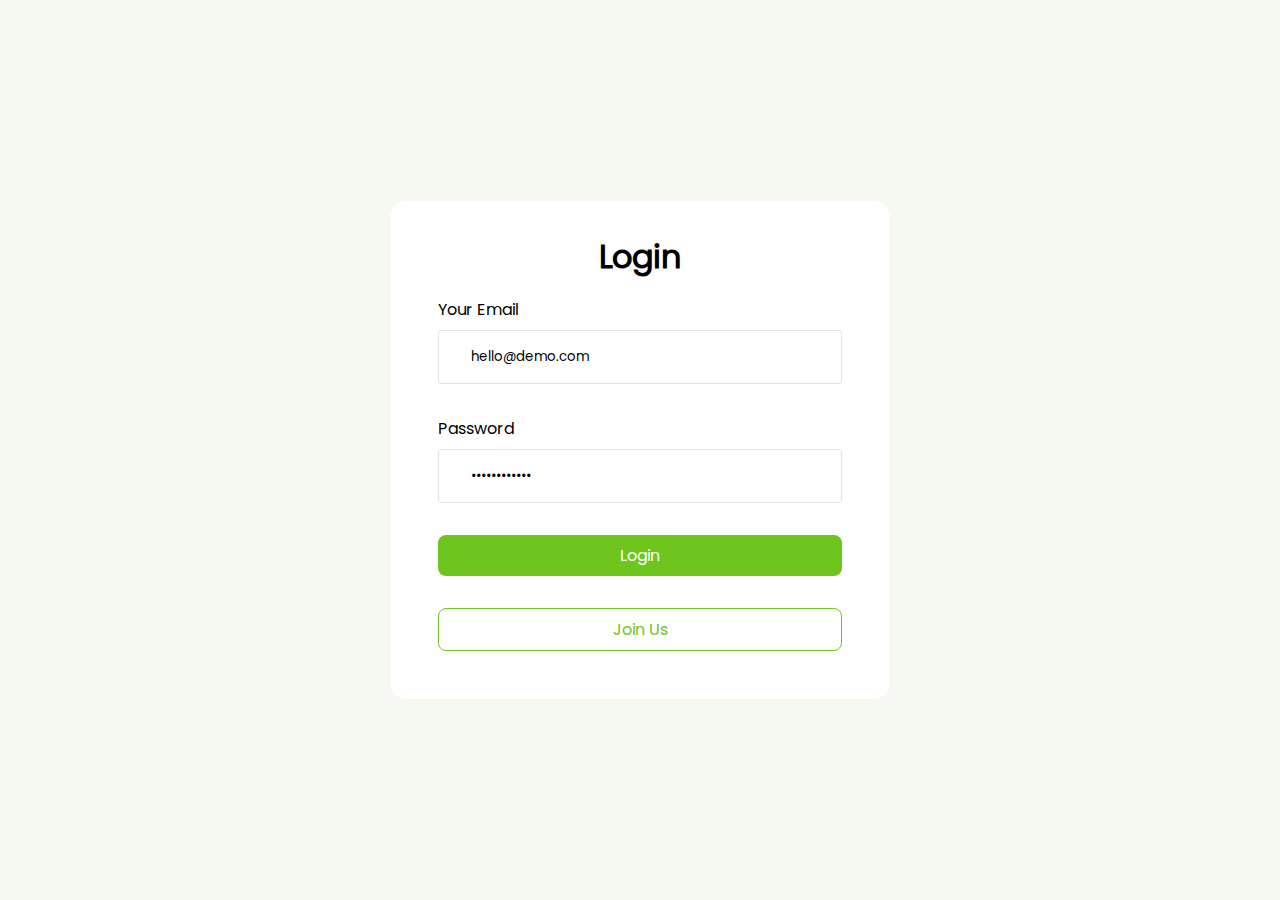
==== commit 54510fc7: "added demo login drecentials" ====
--- a/index.html
+++ b/index.html
@@ -26,13 +26,13 @@
                     <div class="col">
                         <div class="form__control">
                             <label for="email">Your Email</label>
-                            <input type="email" name="email" id="email" placeholder="example@example.com" required>
+                            <input type="email" name="email" id="email" placeholder="example@example.com" required value="hello@demo.com">
                         </div>
                     </div>
                     <div class="col">
                         <div class="form__control">
                             <label for="password">Password</label>
-                            <input type="password" name="password" id="password" placeholder="*******" required>
+                            <input type="password" name="password" id="password" placeholder="*******" required value="demopassword">
                         </div>
                     </div>
                     <div class="col">
